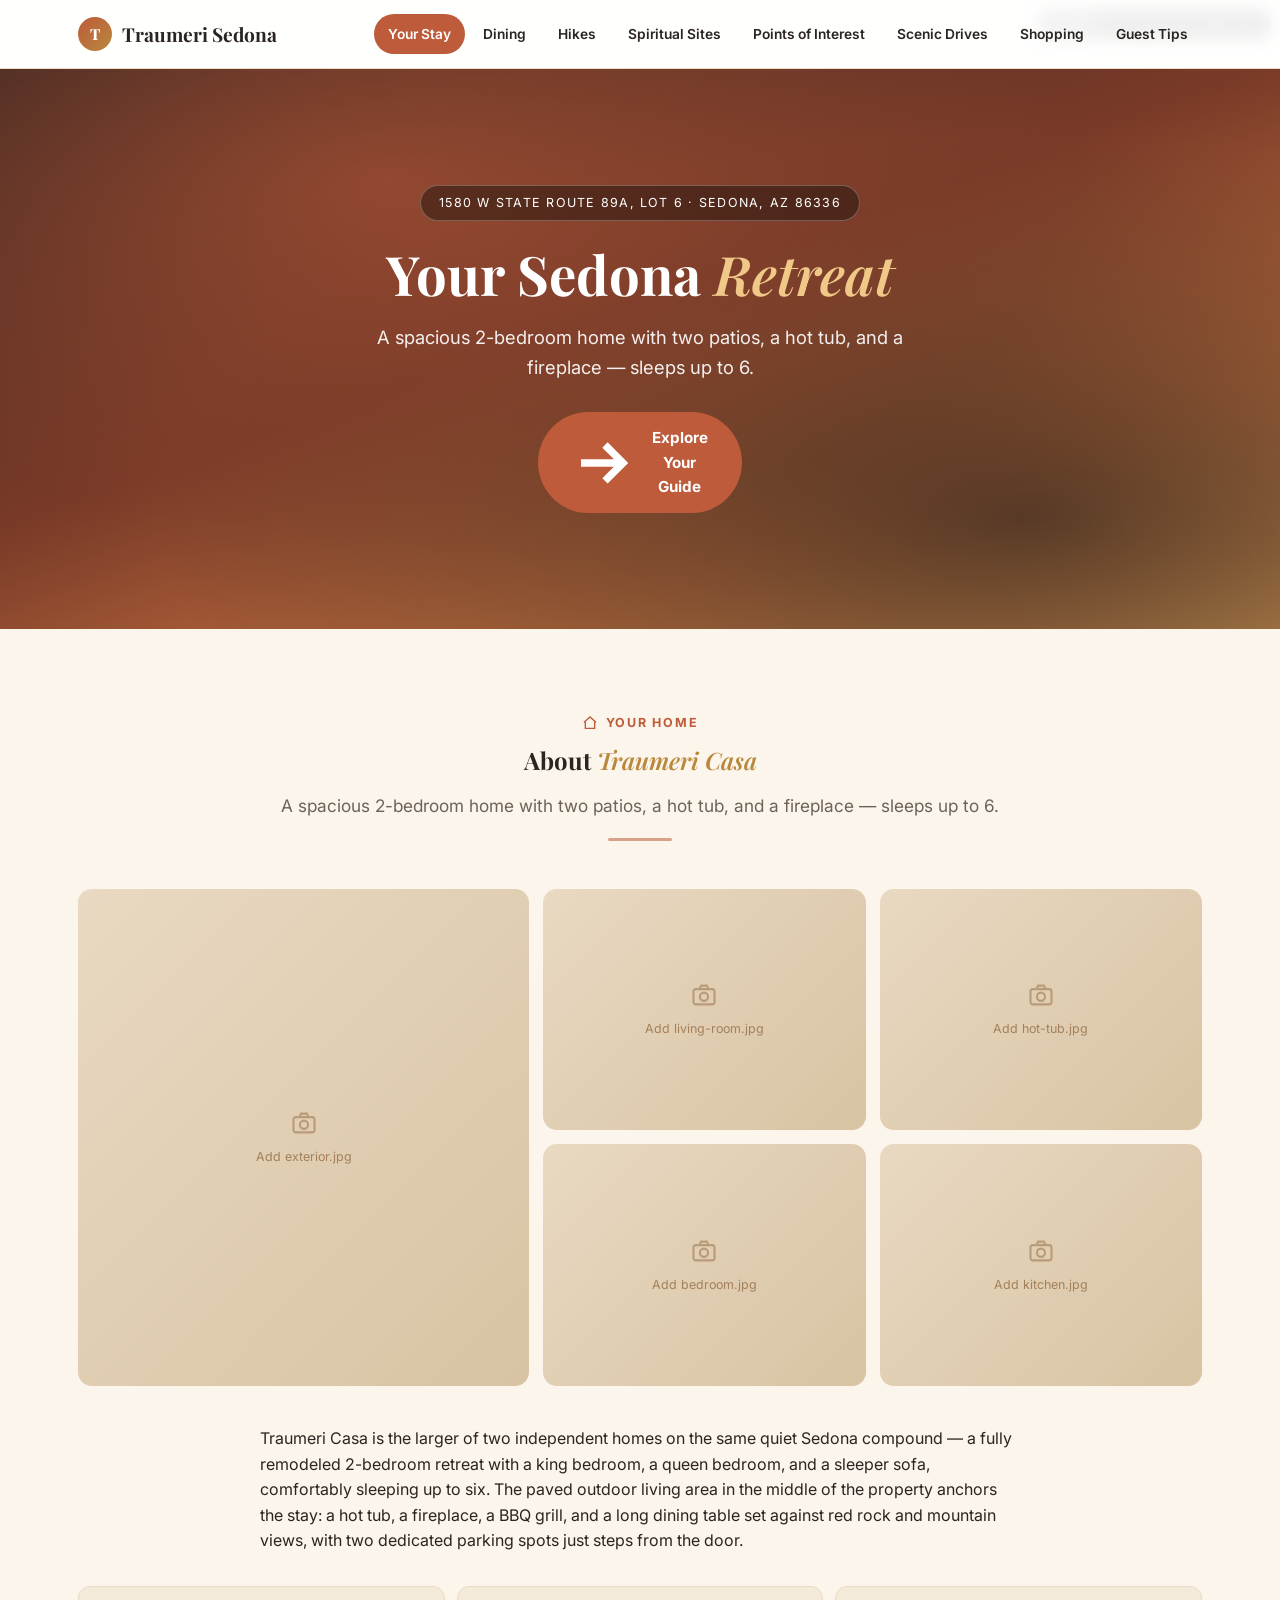
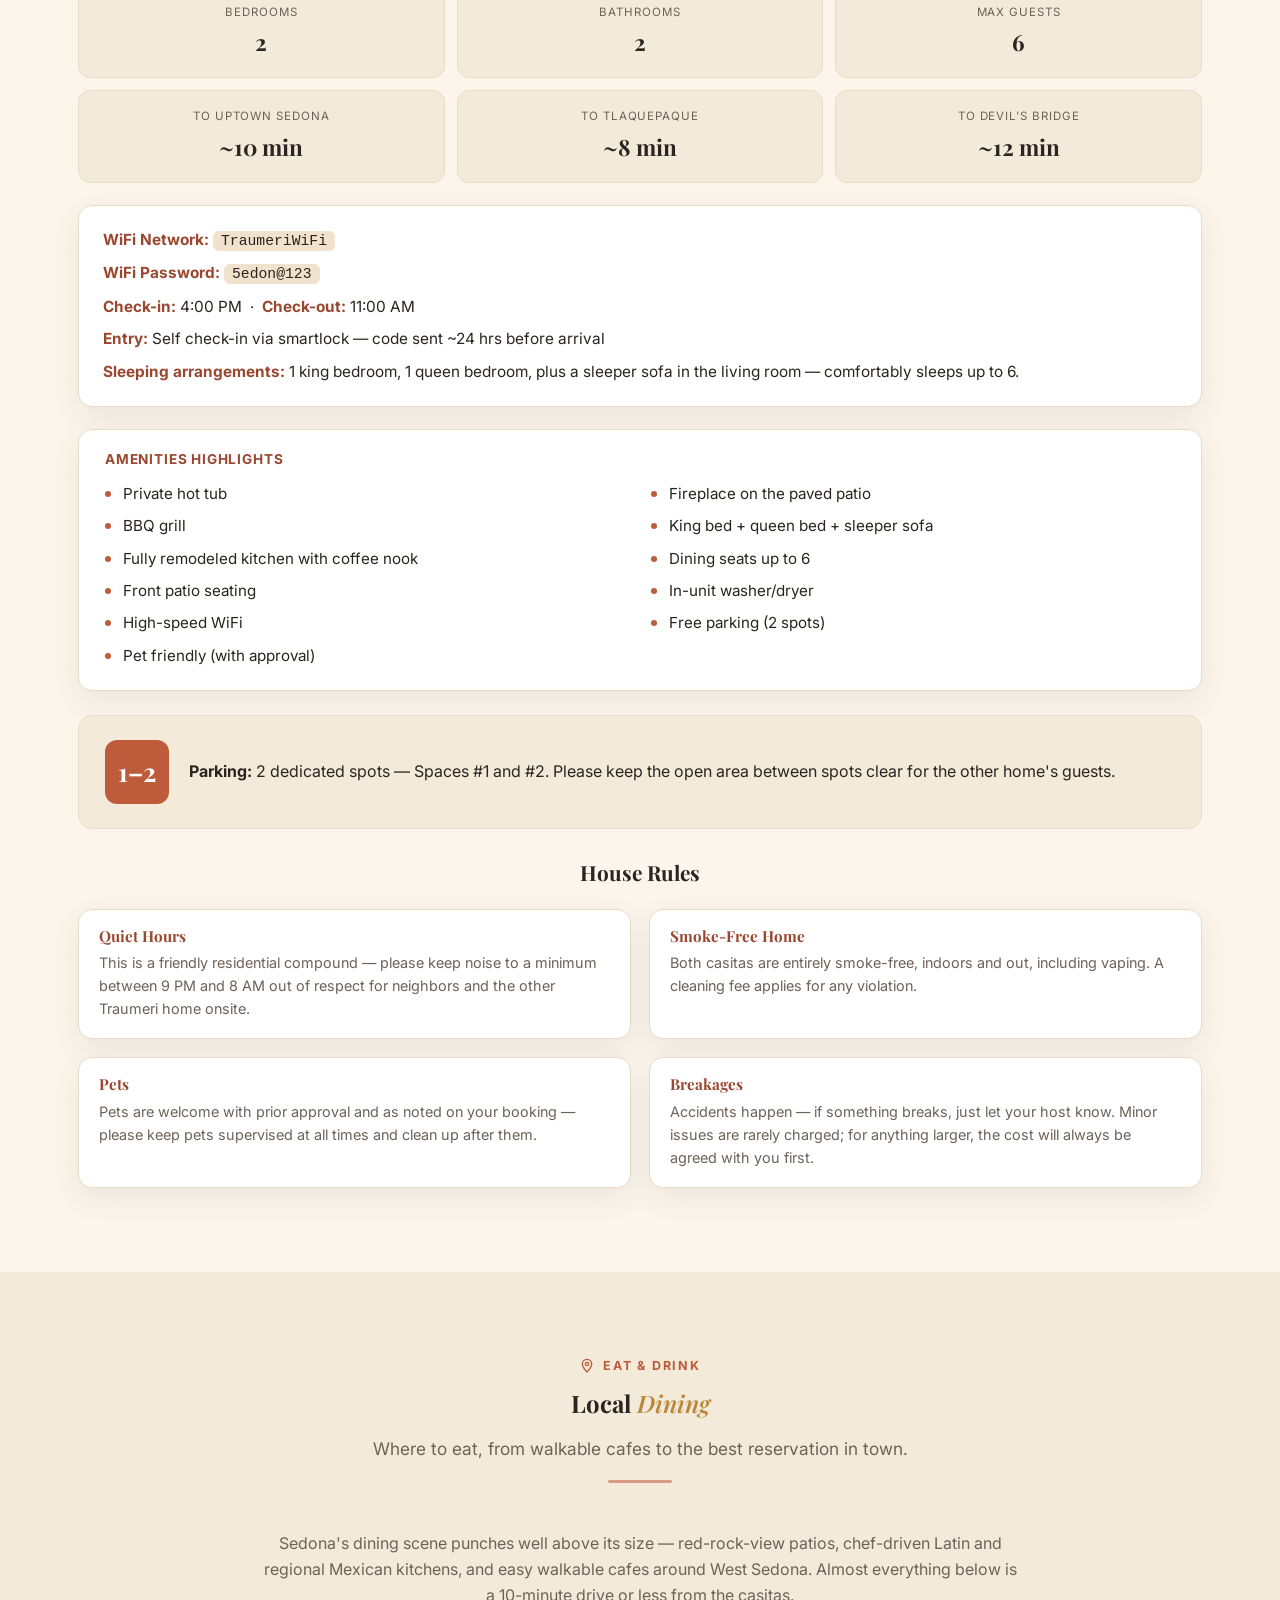
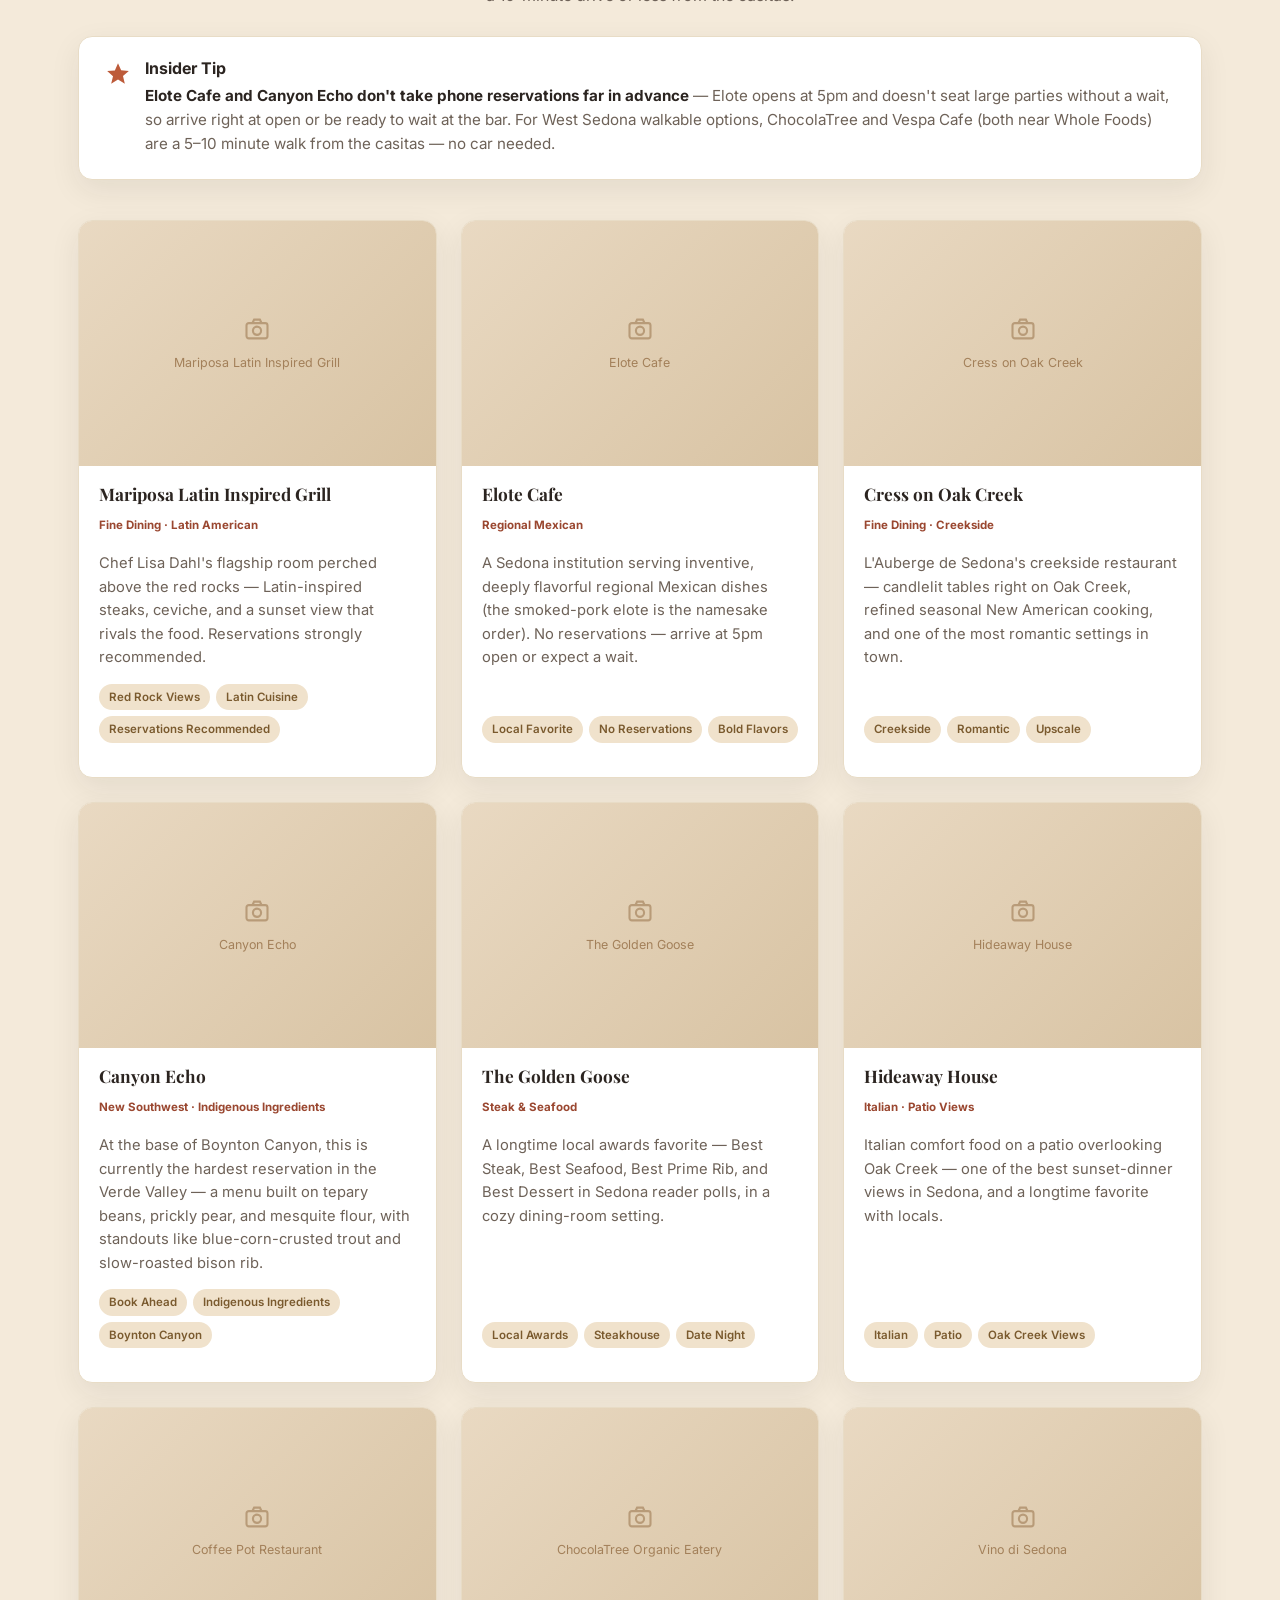
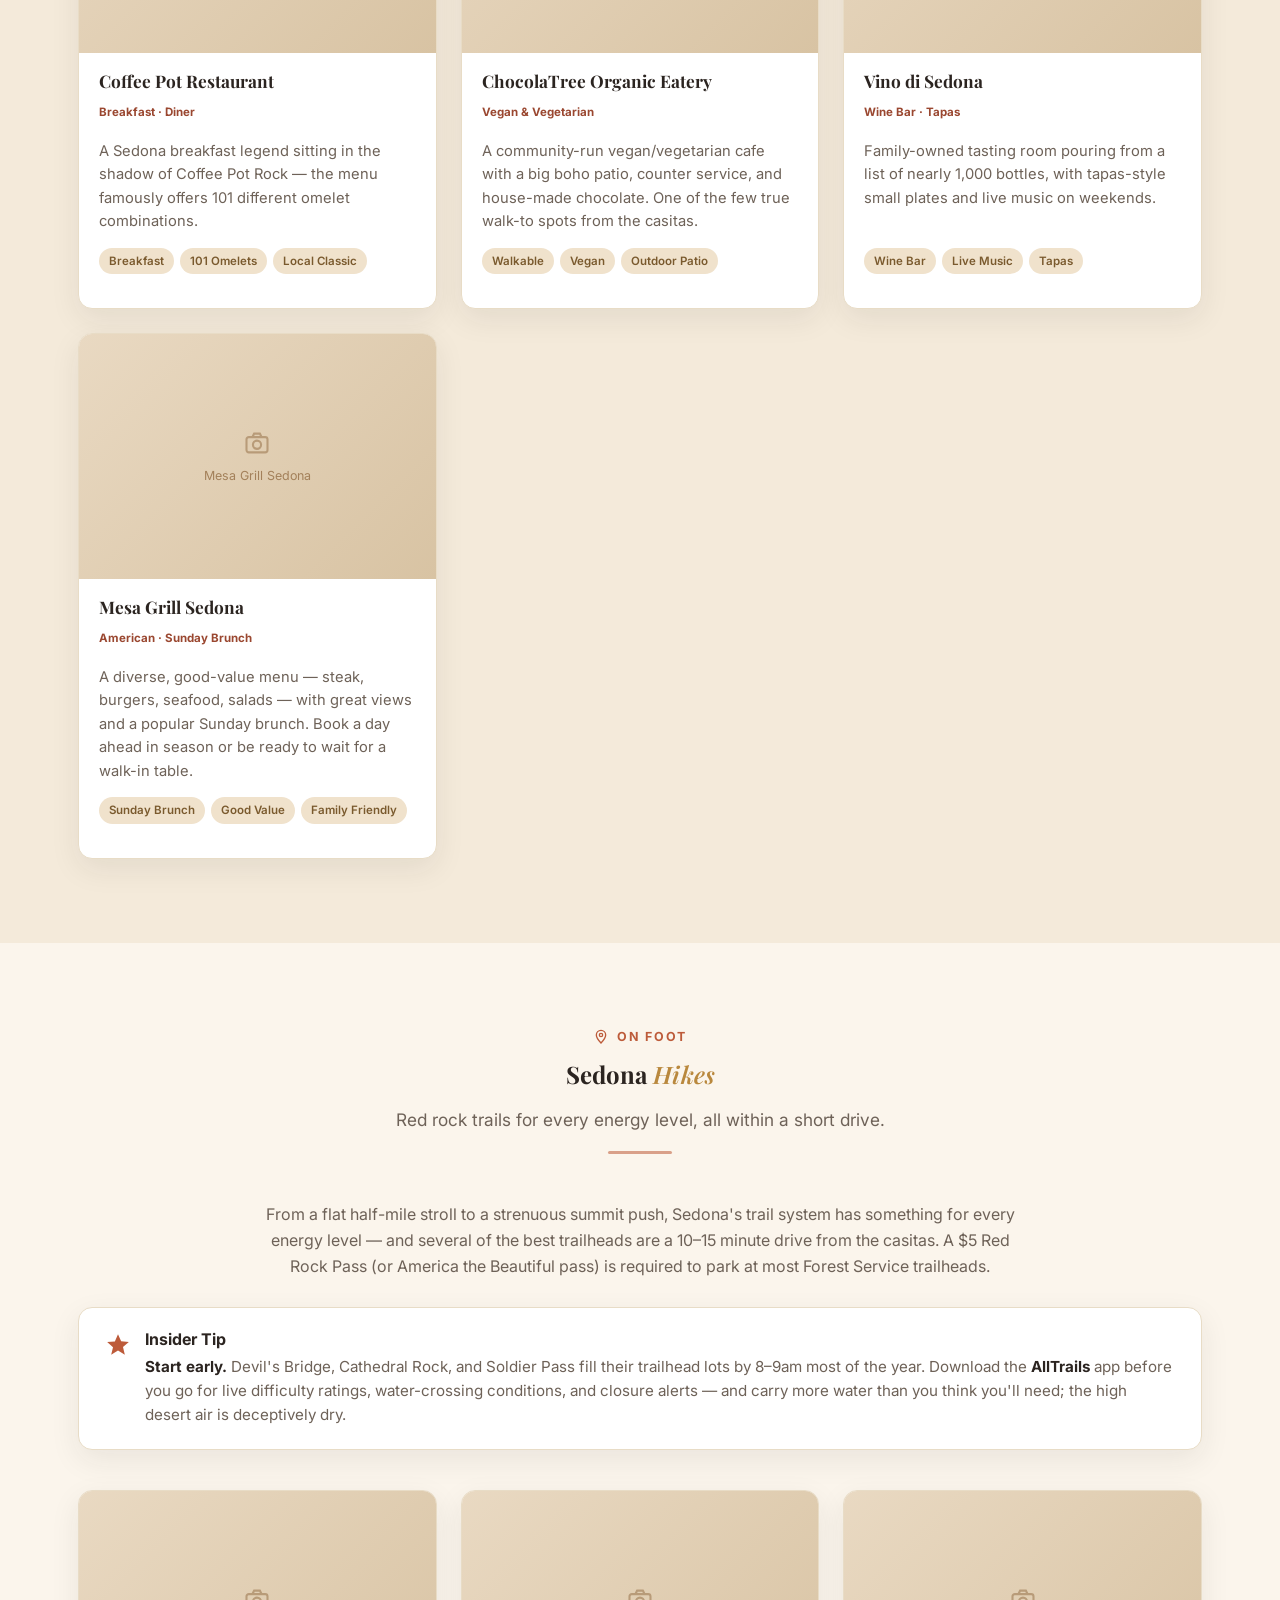
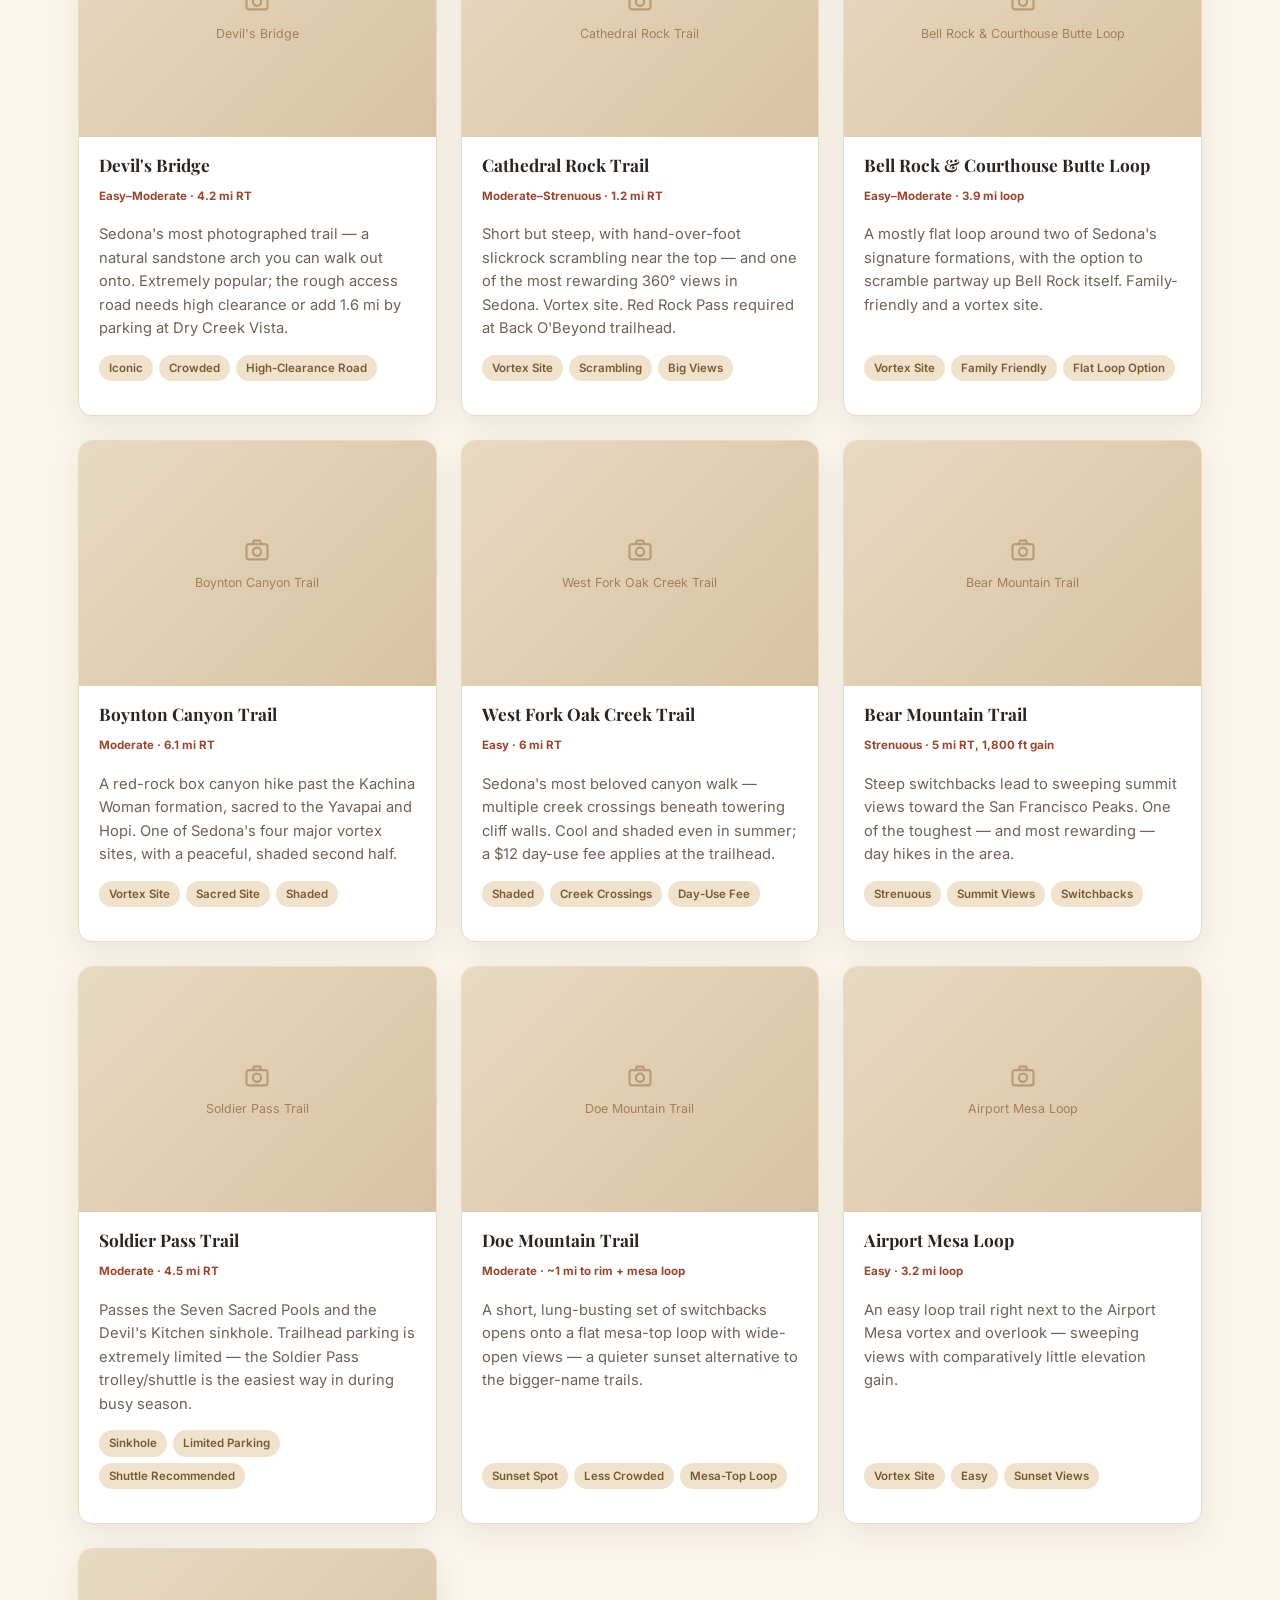
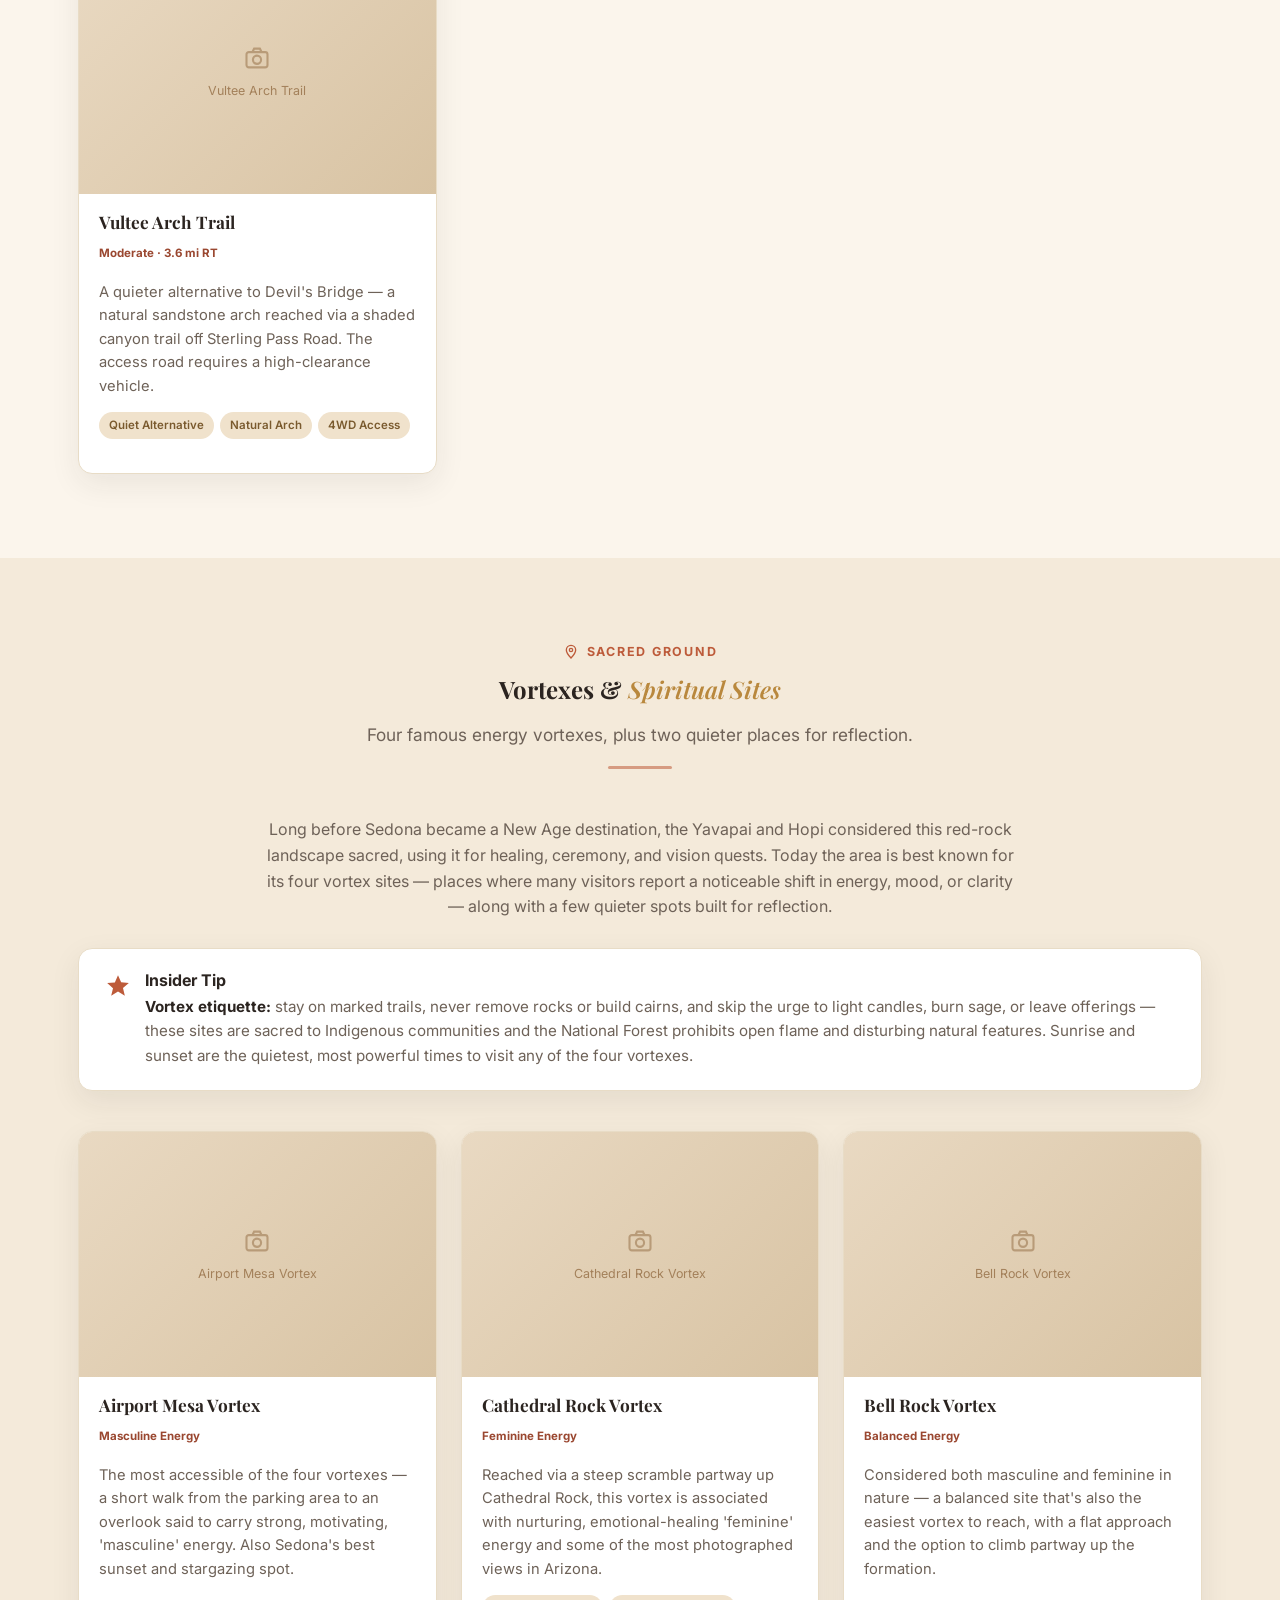
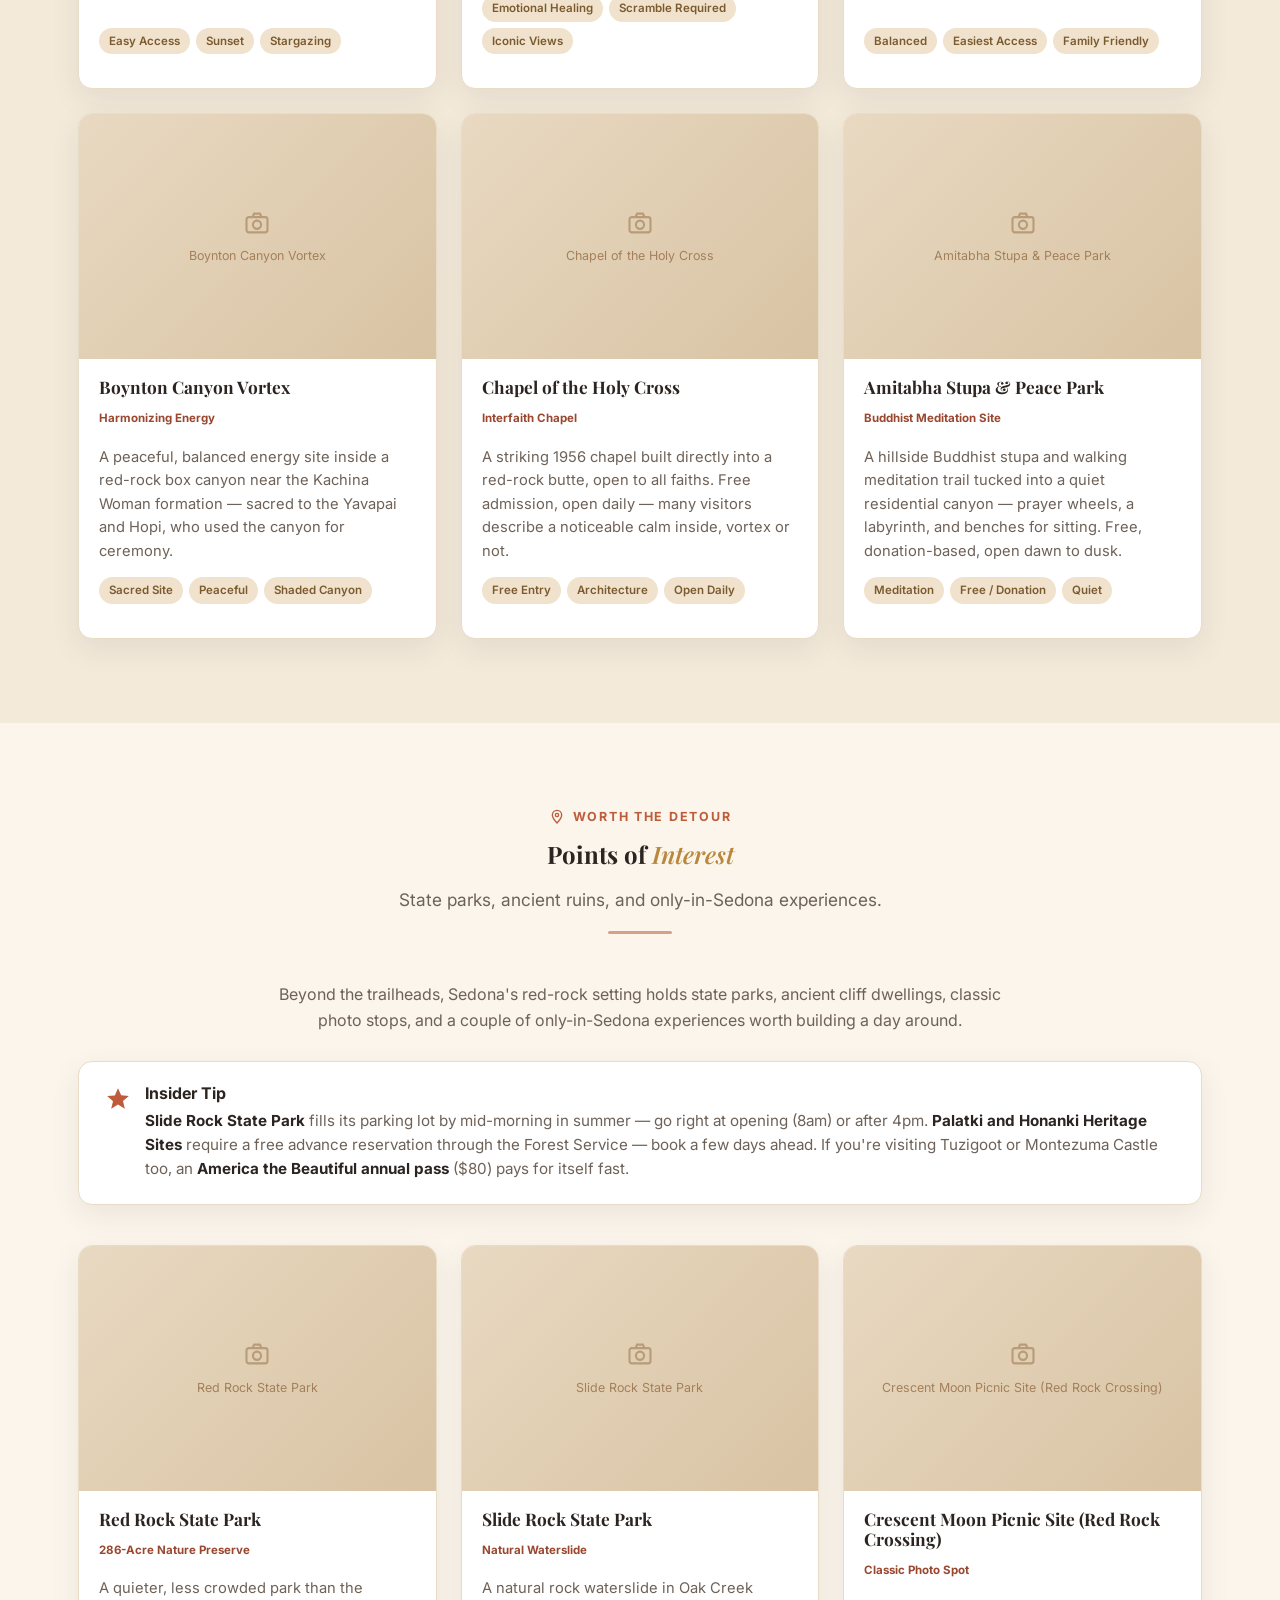
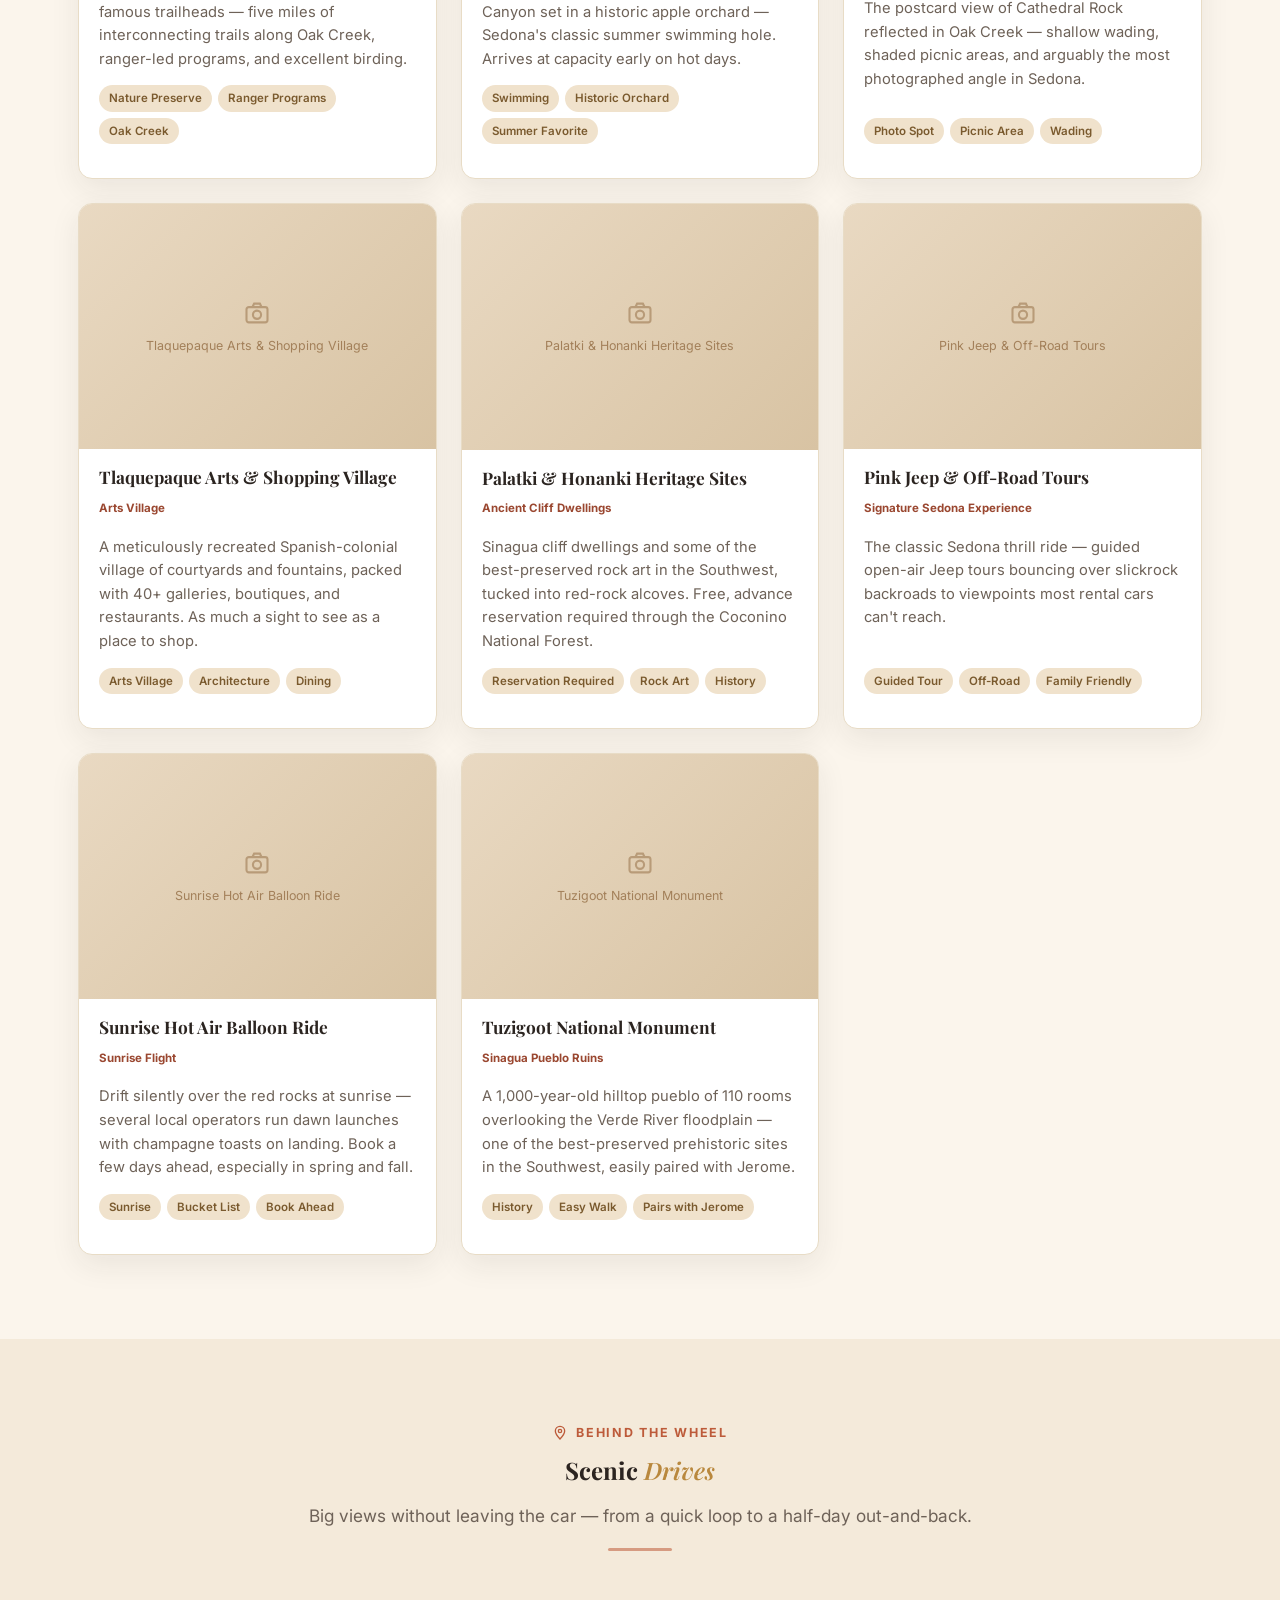
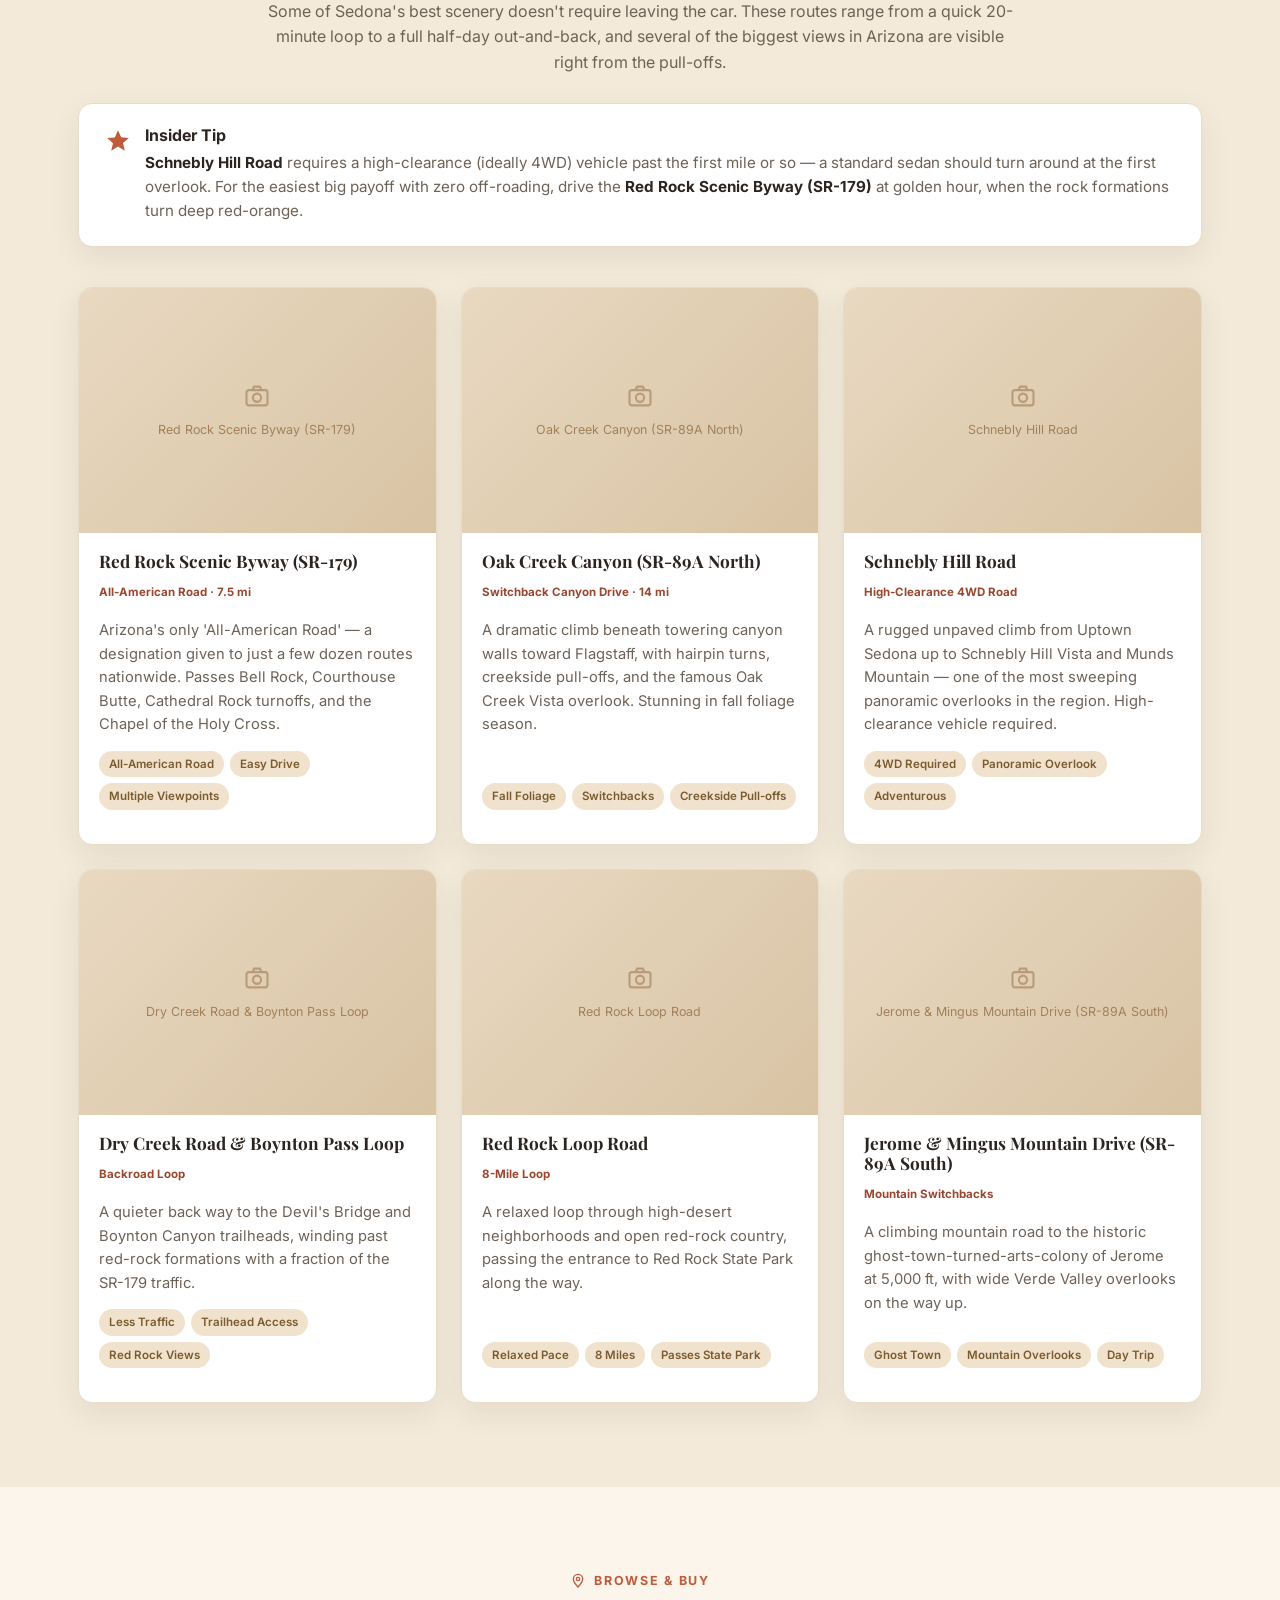
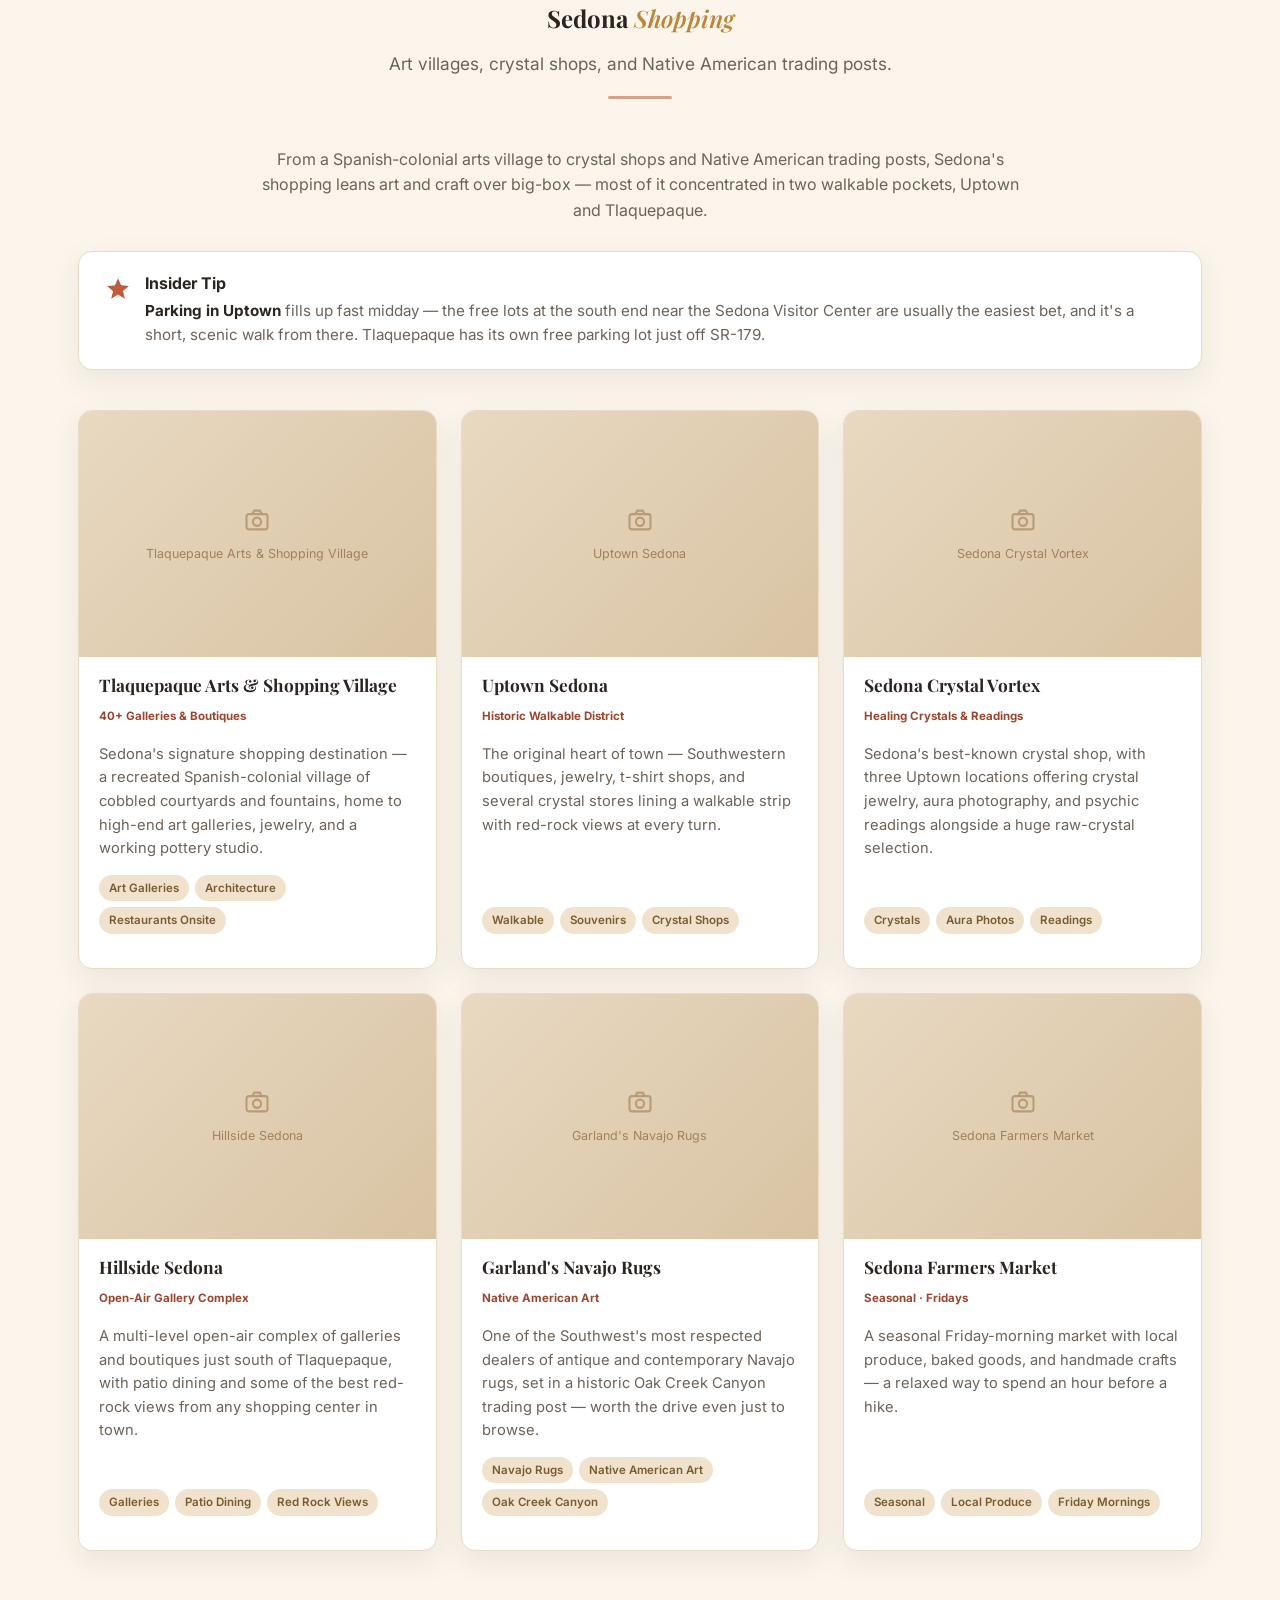
==== casa/index.html @ bc02f0c2 "Add Traumeri Casa guide page" ====
<!DOCTYPE html>
<html lang="en">
<head>
<meta charset="UTF-8">
<meta name="viewport" content="width=device-width, initial-scale=1.0">
<title>Traumeri Casa Guest Guide | Sedona, AZ</title>
<meta name="description" content="Guest guide for Traumeri Casa in Sedona, Arizona — house info, dining, hikes, spiritual sites, points of interest, scenic drives, and shopping.">
<link rel="preconnect" href="https://fonts.googleapis.com">
<link href="https://fonts.googleapis.com/css2?family=Inter:wght@400;500;600;700&family=Playfair+Display:ital,wght@0,700;1,600&display=swap" rel="stylesheet">
<link rel="stylesheet" href="../assets/css/style.css">
</head>
<body>
<header class="nav">
    <div class="wrap">
      <a class="brand" href="../index.html"><span class="brand-mark">T</span>Traumeri Sedona</a>
      <nav class="navlinks">
        <a class="home-link" href="#stay">Your Stay</a>
        <a href="#dining">Dining</a><a href="#hikes">Hikes</a><a href="#spiritual">Spiritual Sites</a><a href="#poi">Points of Interest</a><a href="#drives">Scenic Drives</a><a href="#shopping">Shopping</a><a href="#tips">Guest Tips</a>
      </nav>
    </div>
  </header>
<section class="hero">
    <div class="hero-inner">
      <div class="hero-badge">1580 W State Route 89A, Lot 6 · Sedona, AZ 86336</div>
      <h1>Your Sedona <span class="italic-accent">Retreat</span></h1>
      <p class="lede">A spacious 2-bedroom home with two patios, a hot tub, and a fireplace — sleeps up to 6.</p>
      <a class="btn" href="#stay"><svg viewBox="0 0 24 24" fill="none" stroke="currentColor" stroke-width="2.5"><path d="M5 12h14M13 6l6 6-6 6"/></svg>Explore Your Guide</a>
    </div>
  </section>
<section id="stay" class="section">
    <div class="wrap">
      <div class="section-head">
        <div class="section-kicker"><svg viewBox="0 0 24 24" fill="none" stroke="currentColor" stroke-width="2"><path d="M3 11l9-8 9 8"/><path d="M5 10v10h14V10"/></svg>Your Home</div>
        <h2>About <span class="italic-accent">Traumeri Casa</span></h2>
        <p>A spacious 2-bedroom home with two patios, a hot tub, and a fireplace — sleeps up to 6.</p>
        <div class="divider"></div>
      </div>
      <div class="photo-grid"><div class="ph">
      <div class="ph-fallback"><svg viewBox="0 0 24 24" fill="none" stroke="currentColor" stroke-width="1.8"><rect x="3" y="7" width="18" height="13" rx="2"/><path d="M8 7l1.5-3h5L16 7"/><circle cx="12" cy="13.5" r="3.5"/></svg><div>Add exterior.jpg</div></div>
      <img src="../assets/img/casa/exterior.jpg" alt="Traumeri Casa exterior" loading="lazy">
    </div><div class="ph">
      <div class="ph-fallback"><svg viewBox="0 0 24 24" fill="none" stroke="currentColor" stroke-width="1.8"><rect x="3" y="7" width="18" height="13" rx="2"/><path d="M8 7l1.5-3h5L16 7"/><circle cx="12" cy="13.5" r="3.5"/></svg><div>Add living-room.jpg</div></div>
      <img src="../assets/img/casa/living-room.jpg" alt="Traumeri Casa living room" loading="lazy">
    </div><div class="ph">
      <div class="ph-fallback"><svg viewBox="0 0 24 24" fill="none" stroke="currentColor" stroke-width="1.8"><rect x="3" y="7" width="18" height="13" rx="2"/><path d="M8 7l1.5-3h5L16 7"/><circle cx="12" cy="13.5" r="3.5"/></svg><div>Add hot-tub.jpg</div></div>
      <img src="../assets/img/casa/hot-tub.jpg" alt="Traumeri Casa hot tub" loading="lazy">
    </div><div class="ph">
      <div class="ph-fallback"><svg viewBox="0 0 24 24" fill="none" stroke="currentColor" stroke-width="1.8"><rect x="3" y="7" width="18" height="13" rx="2"/><path d="M8 7l1.5-3h5L16 7"/><circle cx="12" cy="13.5" r="3.5"/></svg><div>Add bedroom.jpg</div></div>
      <img src="../assets/img/casa/bedroom.jpg" alt="Traumeri Casa bedroom" loading="lazy">
    </div><div class="ph">
      <div class="ph-fallback"><svg viewBox="0 0 24 24" fill="none" stroke="currentColor" stroke-width="1.8"><rect x="3" y="7" width="18" height="13" rx="2"/><path d="M8 7l1.5-3h5L16 7"/><circle cx="12" cy="13.5" r="3.5"/></svg><div>Add kitchen.jpg</div></div>
      <img src="../assets/img/casa/kitchen.jpg" alt="Traumeri Casa kitchen" loading="lazy">
    </div></div>
      <p style="max-width:760px;margin:0 auto 32px;color:var(--ink);">Traumeri Casa is the larger of two independent homes on the same quiet Sedona compound — a fully remodeled 2-bedroom retreat with a king bedroom, a queen bedroom, and a sleeper sofa, comfortably sleeping up to six. The paved outdoor living area in the middle of the property anchors the stay: a hot tub, a fireplace, a BBQ grill, and a long dining table set against red rock and mountain views, with two dedicated parking spots just steps from the door.</p>
      <div class="stat-grid"><div class="stat-box"><div class="label">Bedrooms</div><div class="value">2</div></div><div class="stat-box"><div class="label">Bathrooms</div><div class="value">2</div></div><div class="stat-box"><div class="label">Max Guests</div><div class="value">6</div></div><div class="stat-box"><div class="label">To Uptown Sedona</div><div class="value">~10 min</div></div><div class="stat-box"><div class="label">To Tlaquepaque</div><div class="value">~8 min</div></div><div class="stat-box"><div class="label">To Devil's Bridge</div><div class="value">~12 min</div></div></div>
      <div class="info-card">
        <div class="row"><b>WiFi Network:</b> <code>TraumeriWiFi</code></div>
        <div class="row"><b>WiFi Password:</b> <code>5edon@123</code></div>
        <div class="row"><b>Check-in:</b> 4:00 PM &nbsp;·&nbsp; <b>Check-out:</b> 11:00 AM</div>
        <div class="row"><b>Entry:</b> Self check-in via smartlock — code sent ~24 hrs before arrival</div>
        <div class="row"><b>Sleeping arrangements:</b> 1 king bedroom, 1 queen bedroom, plus a sleeper sofa in the living room — comfortably sleeps up to 6.</div>
      </div>
      <div class="amenities-box" style="margin-bottom:24px;">
        <h4>Amenities Highlights</h4>
        <ul class="amenities-list"><li>Private hot tub</li><li>Fireplace on the paved patio</li><li>BBQ grill</li><li>King bed + queen bed + sleeper sofa</li><li>Fully remodeled kitchen with coffee nook</li><li>Dining seats up to 6</li><li>Front patio seating</li><li>In-unit washer/dryer</li><li>High-speed WiFi</li><li>Free parking (2 spots)</li><li>Pet friendly (with approval)</li></ul>
      </div>
      <div class="parking-box" style="margin-bottom:32px;">
        <div class="parking-spot">1–2</div>
        <p><b>Parking:</b> 2 dedicated spots — Spaces #1 and #2. Please keep the open area between spots clear for the other home's guests.</p>
      </div>
      <div class="section-head" style="margin-bottom:24px;">
        <h3 style="font-size:1.3rem;">House Rules</h3>
      </div>
      <div class="rules-grid"><div class="rule-card"><h4>Quiet Hours</h4><p>This is a friendly residential compound — please keep noise to a minimum between 9 PM and 8 AM out of respect for neighbors and the other Traumeri home onsite.</p></div><div class="rule-card"><h4>Smoke-Free Home</h4><p>Both casitas are entirely smoke-free, indoors and out, including vaping. A cleaning fee applies for any violation.</p></div><div class="rule-card"><h4>Pets</h4><p>Pets are welcome with prior approval and as noted on your booking — please keep pets supervised at all times and clean up after them.</p></div><div class="rule-card"><h4>Breakages</h4><p>Accidents happen — if something breaks, just let your host know. Minor issues are rarely charged; for anything larger, the cost will always be agreed with you first.</p></div></div>
    </div>
  </section>
<section id="dining" class="section alt">
    <div class="wrap">
      <div class="section-head">
        <div class="section-kicker"><svg viewBox="0 0 24 24" fill="none" stroke="currentColor" stroke-width="2"><path d="M12 21s-7-7.2-7-12a7 7 0 1 1 14 0c0 4.8-7 12-7 12z"/><circle cx="12" cy="9" r="2.5"/></svg>Eat &amp; Drink</div>
        <h2>Local <span class="italic-accent">Dining</span></h2>
        <p>Where to eat, from walkable cafes to the best reservation in town.</p>
        <div class="divider"></div>
      </div>
      <p style="max-width:760px;margin:0 auto 28px;color:var(--muted);text-align:center;">Sedona's dining scene punches well above its size — red-rock-view patios, chef-driven Latin and regional Mexican kitchens, and easy walkable cafes around West Sedona. Almost everything below is a 10-minute drive or less from the casitas.</p>
      <div class="tip-box">
        <div class="star"><svg viewBox="0 0 24 24" fill="currentColor"><path d="M12 2l2.9 6.6 7.1.6-5.4 4.7 1.7 7-6.3-3.8L5.7 21l1.7-7-5.4-4.7 7.1-.6z"/></svg></div>
        <div><h4>Insider Tip</h4><p><b>Elote Cafe and Canyon Echo don't take phone reservations far in advance</b> — Elote opens at 5pm and doesn't seat large parties without a wait, so arrive right at open or be ready to wait at the bar. For West Sedona walkable options, ChocolaTree and Vespa Cafe (both near Whole Foods) are a 5–10 minute walk from the casitas — no car needed.</p></div>
      </div>
      <div class="card-grid"><div class="card">
        <div class="ph" style="border-radius:0;aspect-ratio:16/11;">
          <div class="ph-fallback"><svg viewBox="0 0 24 24" fill="none" stroke="currentColor" stroke-width="1.8"><rect x="3" y="7" width="18" height="13" rx="2"/><path d="M8 7l1.5-3h5L16 7"/><circle cx="12" cy="13.5" r="3.5"/></svg><div>Mariposa Latin Inspired Grill</div></div>
          <img src="../assets/img/sedona/dining/mariposa-latin-inspired-grill.jpg" alt="Mariposa Latin Inspired Grill" loading="lazy">
        </div>
        <div class="badge"><svg viewBox="0 0 24 24" fill="none" stroke="currentColor" stroke-width="2"><path d="M12 21s-7-7.2-7-12a7 7 0 1 1 14 0c0 4.8-7 12-7 12z"/><circle cx="12" cy="9" r="2.5"/></svg><span>~5 min drive</span></div>
        <div class="card-body">
          <h3>Mariposa Latin Inspired Grill</h3>
          <div class="tags"><span class="tag" style="background:transparent;color:var(--accent-dark);padding-left:0;font-weight:700;">Fine Dining · Latin American</span></div>
          <p>Chef Lisa Dahl's flagship room perched above the red rocks — Latin-inspired steaks, ceviche, and a sunset view that rivals the food. Reservations strongly recommended.</p>
          <div class="tags"><span class="tag">Red Rock Views</span><span class="tag">Latin Cuisine</span><span class="tag">Reservations Recommended</span></div>
        </div>
      </div><div class="card">
        <div class="ph" style="border-radius:0;aspect-ratio:16/11;">
          <div class="ph-fallback"><svg viewBox="0 0 24 24" fill="none" stroke="currentColor" stroke-width="1.8"><rect x="3" y="7" width="18" height="13" rx="2"/><path d="M8 7l1.5-3h5L16 7"/><circle cx="12" cy="13.5" r="3.5"/></svg><div>Elote Cafe</div></div>
          <img src="../assets/img/sedona/dining/elote-cafe.jpg" alt="Elote Cafe" loading="lazy">
        </div>
        <div class="badge"><svg viewBox="0 0 24 24" fill="none" stroke="currentColor" stroke-width="2"><path d="M12 21s-7-7.2-7-12a7 7 0 1 1 14 0c0 4.8-7 12-7 12z"/><circle cx="12" cy="9" r="2.5"/></svg><span>~5 min drive</span></div>
        <div class="card-body">
          <h3>Elote Cafe</h3>
          <div class="tags"><span class="tag" style="background:transparent;color:var(--accent-dark);padding-left:0;font-weight:700;">Regional Mexican</span></div>
          <p>A Sedona institution serving inventive, deeply flavorful regional Mexican dishes (the smoked-pork elote is the namesake order). No reservations — arrive at 5pm open or expect a wait.</p>
          <div class="tags"><span class="tag">Local Favorite</span><span class="tag">No Reservations</span><span class="tag">Bold Flavors</span></div>
        </div>
      </div><div class="card">
        <div class="ph" style="border-radius:0;aspect-ratio:16/11;">
          <div class="ph-fallback"><svg viewBox="0 0 24 24" fill="none" stroke="currentColor" stroke-width="1.8"><rect x="3" y="7" width="18" height="13" rx="2"/><path d="M8 7l1.5-3h5L16 7"/><circle cx="12" cy="13.5" r="3.5"/></svg><div>Cress on Oak Creek</div></div>
          <img src="../assets/img/sedona/dining/cress-on-oak-creek.jpg" alt="Cress on Oak Creek" loading="lazy">
        </div>
        <div class="badge"><svg viewBox="0 0 24 24" fill="none" stroke="currentColor" stroke-width="2"><path d="M12 21s-7-7.2-7-12a7 7 0 1 1 14 0c0 4.8-7 12-7 12z"/><circle cx="12" cy="9" r="2.5"/></svg><span>~10 min drive</span></div>
        <div class="card-body">
          <h3>Cress on Oak Creek</h3>
          <div class="tags"><span class="tag" style="background:transparent;color:var(--accent-dark);padding-left:0;font-weight:700;">Fine Dining · Creekside</span></div>
          <p>L'Auberge de Sedona's creekside restaurant — candlelit tables right on Oak Creek, refined seasonal New American cooking, and one of the most romantic settings in town.</p>
          <div class="tags"><span class="tag">Creekside</span><span class="tag">Romantic</span><span class="tag">Upscale</span></div>
        </div>
      </div><div class="card">
        <div class="ph" style="border-radius:0;aspect-ratio:16/11;">
          <div class="ph-fallback"><svg viewBox="0 0 24 24" fill="none" stroke="currentColor" stroke-width="1.8"><rect x="3" y="7" width="18" height="13" rx="2"/><path d="M8 7l1.5-3h5L16 7"/><circle cx="12" cy="13.5" r="3.5"/></svg><div>Canyon Echo</div></div>
          <img src="../assets/img/sedona/dining/canyon-echo.jpg" alt="Canyon Echo" loading="lazy">
        </div>
        <div class="badge"><svg viewBox="0 0 24 24" fill="none" stroke="currentColor" stroke-width="2"><path d="M12 21s-7-7.2-7-12a7 7 0 1 1 14 0c0 4.8-7 12-7 12z"/><circle cx="12" cy="9" r="2.5"/></svg><span>~12 min drive</span></div>
        <div class="card-body">
          <h3>Canyon Echo</h3>
          <div class="tags"><span class="tag" style="background:transparent;color:var(--accent-dark);padding-left:0;font-weight:700;">New Southwest · Indigenous Ingredients</span></div>
          <p>At the base of Boynton Canyon, this is currently the hardest reservation in the Verde Valley — a menu built on tepary beans, prickly pear, and mesquite flour, with standouts like blue-corn-crusted trout and slow-roasted bison rib.</p>
          <div class="tags"><span class="tag">Book Ahead</span><span class="tag">Indigenous Ingredients</span><span class="tag">Boynton Canyon</span></div>
        </div>
      </div><div class="card">
        <div class="ph" style="border-radius:0;aspect-ratio:16/11;">
          <div class="ph-fallback"><svg viewBox="0 0 24 24" fill="none" stroke="currentColor" stroke-width="1.8"><rect x="3" y="7" width="18" height="13" rx="2"/><path d="M8 7l1.5-3h5L16 7"/><circle cx="12" cy="13.5" r="3.5"/></svg><div>The Golden Goose</div></div>
          <img src="../assets/img/sedona/dining/the-golden-goose.jpg" alt="The Golden Goose" loading="lazy">
        </div>
        <div class="badge"><svg viewBox="0 0 24 24" fill="none" stroke="currentColor" stroke-width="2"><path d="M12 21s-7-7.2-7-12a7 7 0 1 1 14 0c0 4.8-7 12-7 12z"/><circle cx="12" cy="9" r="2.5"/></svg><span>~8 min drive</span></div>
        <div class="card-body">
          <h3>The Golden Goose</h3>
          <div class="tags"><span class="tag" style="background:transparent;color:var(--accent-dark);padding-left:0;font-weight:700;">Steak & Seafood</span></div>
          <p>A longtime local awards favorite — Best Steak, Best Seafood, Best Prime Rib, and Best Dessert in Sedona reader polls, in a cozy dining-room setting.</p>
          <div class="tags"><span class="tag">Local Awards</span><span class="tag">Steakhouse</span><span class="tag">Date Night</span></div>
        </div>
      </div><div class="card">
        <div class="ph" style="border-radius:0;aspect-ratio:16/11;">
          <div class="ph-fallback"><svg viewBox="0 0 24 24" fill="none" stroke="currentColor" stroke-width="1.8"><rect x="3" y="7" width="18" height="13" rx="2"/><path d="M8 7l1.5-3h5L16 7"/><circle cx="12" cy="13.5" r="3.5"/></svg><div>Hideaway House</div></div>
          <img src="../assets/img/sedona/dining/hideaway-house.jpg" alt="Hideaway House" loading="lazy">
        </div>
        <div class="badge"><svg viewBox="0 0 24 24" fill="none" stroke="currentColor" stroke-width="2"><path d="M12 21s-7-7.2-7-12a7 7 0 1 1 14 0c0 4.8-7 12-7 12z"/><circle cx="12" cy="9" r="2.5"/></svg><span>~9 min drive</span></div>
        <div class="card-body">
          <h3>Hideaway House</h3>
          <div class="tags"><span class="tag" style="background:transparent;color:var(--accent-dark);padding-left:0;font-weight:700;">Italian · Patio Views</span></div>
          <p>Italian comfort food on a patio overlooking Oak Creek — one of the best sunset-dinner views in Sedona, and a longtime favorite with locals.</p>
          <div class="tags"><span class="tag">Italian</span><span class="tag">Patio</span><span class="tag">Oak Creek Views</span></div>
        </div>
      </div><div class="card">
        <div class="ph" style="border-radius:0;aspect-ratio:16/11;">
          <div class="ph-fallback"><svg viewBox="0 0 24 24" fill="none" stroke="currentColor" stroke-width="1.8"><rect x="3" y="7" width="18" height="13" rx="2"/><path d="M8 7l1.5-3h5L16 7"/><circle cx="12" cy="13.5" r="3.5"/></svg><div>Coffee Pot Restaurant</div></div>
          <img src="../assets/img/sedona/dining/coffee-pot-restaurant.jpg" alt="Coffee Pot Restaurant" loading="lazy">
        </div>
        <div class="badge"><svg viewBox="0 0 24 24" fill="none" stroke="currentColor" stroke-width="2"><path d="M12 21s-7-7.2-7-12a7 7 0 1 1 14 0c0 4.8-7 12-7 12z"/><circle cx="12" cy="9" r="2.5"/></svg><span>~6 min drive</span></div>
        <div class="card-body">
          <h3>Coffee Pot Restaurant</h3>
          <div class="tags"><span class="tag" style="background:transparent;color:var(--accent-dark);padding-left:0;font-weight:700;">Breakfast · Diner</span></div>
          <p>A Sedona breakfast legend sitting in the shadow of Coffee Pot Rock — the menu famously offers 101 different omelet combinations.</p>
          <div class="tags"><span class="tag">Breakfast</span><span class="tag">101 Omelets</span><span class="tag">Local Classic</span></div>
        </div>
      </div><div class="card">
        <div class="ph" style="border-radius:0;aspect-ratio:16/11;">
          <div class="ph-fallback"><svg viewBox="0 0 24 24" fill="none" stroke="currentColor" stroke-width="1.8"><rect x="3" y="7" width="18" height="13" rx="2"/><path d="M8 7l1.5-3h5L16 7"/><circle cx="12" cy="13.5" r="3.5"/></svg><div>ChocolaTree Organic Eatery</div></div>
          <img src="../assets/img/sedona/dining/chocolatree-organic-eatery.jpg" alt="ChocolaTree Organic Eatery" loading="lazy">
        </div>
        <div class="badge"><svg viewBox="0 0 24 24" fill="none" stroke="currentColor" stroke-width="2"><path d="M12 21s-7-7.2-7-12a7 7 0 1 1 14 0c0 4.8-7 12-7 12z"/><circle cx="12" cy="9" r="2.5"/></svg><span>Walkable</span></div>
        <div class="card-body">
          <h3>ChocolaTree Organic Eatery</h3>
          <div class="tags"><span class="tag" style="background:transparent;color:var(--accent-dark);padding-left:0;font-weight:700;">Vegan & Vegetarian</span></div>
          <p>A community-run vegan/vegetarian cafe with a big boho patio, counter service, and house-made chocolate. One of the few true walk-to spots from the casitas.</p>
          <div class="tags"><span class="tag">Walkable</span><span class="tag">Vegan</span><span class="tag">Outdoor Patio</span></div>
        </div>
      </div><div class="card">
        <div class="ph" style="border-radius:0;aspect-ratio:16/11;">
          <div class="ph-fallback"><svg viewBox="0 0 24 24" fill="none" stroke="currentColor" stroke-width="1.8"><rect x="3" y="7" width="18" height="13" rx="2"/><path d="M8 7l1.5-3h5L16 7"/><circle cx="12" cy="13.5" r="3.5"/></svg><div>Vino di Sedona</div></div>
          <img src="../assets/img/sedona/dining/vino-di-sedona" loading="lazy">
        </div>
        <div class="badge"><svg viewBox="0 0 24 24" fill="none" stroke="currentColor" stroke-width="2"><path d="M12 21s-7-7.2-7-12a7 7 0 1 1 14 0c0 4.8-7 12-7 12z"/><circle cx="12" cy="9" r="2.5"/></svg><span>~7 min drive</span></div>
        <div class="card-body">
          <h3>Vino di Sedona</h3>
          <div class="tags"><span class="tag" style="background:transparent;color:var(--accent-dark);padding-left:0;font-weight:700;">Wine Bar · Tapas</span></div>
          <p>Family-owned tasting room pouring from a list of nearly 1,000 bottles, with tapas-style small plates and live music on weekends.</p>
          <div class="tags"><span class="tag">Wine Bar</span><span class="tag">Live Music</span><span class="tag">Tapas</span></div>
        </div>
      </div><div class="card">
        <div class="ph" style="border-radius:0;aspect-ratio:16/11;">
          <div class="ph-fallback"><svg viewBox="0 0 24 24" fill="none" stroke="currentColor" stroke-width="1.8"><rect x="3" y="7" width="18" height="13" rx="2"/><path d="M8 7l1.5-3h5L16 7"/><circle cx="12" cy="13.5" r="3.5"/></svg><div>Mesa Grill Sedona</div></div>
          <img src="../assets/img/sedona/dining/mesa-grill-sedona.jpg" alt="Mesa Grill Sedona" loading="lazy">
        </div>
        <div class="badge"><svg viewBox="0 0 24 24" fill="none" stroke="currentColor" stroke-width="2"><path d="M12 21s-7-7.2-7-12a7 7 0 1 1 14 0c0 4.8-7 12-7 12z"/><circle cx="12" cy="9" r="2.5"/></svg><span>~5 min drive</span></div>
        <div class="card-body">
          <h3>Mesa Grill Sedona</h3>
          <div class="tags"><span class="tag" style="background:transparent;color:var(--accent-dark);padding-left:0;font-weight:700;">American · Sunday Brunch</span></div>
          <p>A diverse, good-value menu — steak, burgers, seafood, salads — with great views and a popular Sunday brunch. Book a day ahead in season or be ready to wait for a walk-in table.</p>
          <div class="tags"><span class="tag">Sunday Brunch</span><span class="tag">Good Value</span><span class="tag">Family Friendly</span></div>
        </div>
      </div></div>
    </div>
  </section>
<section id="hikes" class="section">
    <div class="wrap">
      <div class="section-head">
        <div class="section-kicker"><svg viewBox="0 0 24 24" fill="none" stroke="currentColor" stroke-width="2"><path d="M12 21s-7-7.2-7-12a7 7 0 1 1 14 0c0 4.8-7 12-7 12z"/><circle cx="12" cy="9" r="2.5"/></svg>On Foot</div>
        <h2>Sedona <span class="italic-accent">Hikes</span></h2>
        <p>Red rock trails for every energy level, all within a short drive.</p>
        <div class="divider"></div>
      </div>
      <p style="max-width:760px;margin:0 auto 28px;color:var(--muted);text-align:center;">From a flat half-mile stroll to a strenuous summit push, Sedona's trail system has something for every energy level — and several of the best trailheads are a 10–15 minute drive from the casitas. A $5 Red Rock Pass (or America the Beautiful pass) is required to park at most Forest Service trailheads.</p>
      <div class="tip-box">
        <div class="star"><svg viewBox="0 0 24 24" fill="currentColor"><path d="M12 2l2.9 6.6 7.1.6-5.4 4.7 1.7 7-6.3-3.8L5.7 21l1.7-7-5.4-4.7 7.1-.6z"/></svg></div>
        <div><h4>Insider Tip</h4><p><b>Start early.</b> Devil's Bridge, Cathedral Rock, and Soldier Pass fill their trailhead lots by 8–9am most of the year. Download the <b>AllTrails</b> app before you go for live difficulty ratings, water-crossing conditions, and closure alerts — and carry more water than you think you'll need; the high desert air is deceptively dry.</p></div>
      </div>
      <div class="card-grid"><div class="card">
        <div class="ph" style="border-radius:0;aspect-ratio:16/11;">
          <div class="ph-fallback"><svg viewBox="0 0 24 24" fill="none" stroke="currentColor" stroke-width="1.8"><rect x="3" y="7" width="18" height="13" rx="2"/><path d="M8 7l1.5-3h5L16 7"/><circle cx="12" cy="13.5" r="3.5"/></svg><div>Devil's Bridge</div></div>
          <img src="../assets/img/sedona/hikes/devils-bridge.jpg" alt="Devil's Bridge" loading="lazy">
        </div>
        <div class="badge"><svg viewBox="0 0 24 24" fill="none" stroke="currentColor" stroke-width="2"><path d="M12 21s-7-7.2-7-12a7 7 0 1 1 14 0c0 4.8-7 12-7 12z"/><circle cx="12" cy="9" r="2.5"/></svg><span>~12 min drive</span></div>
        <div class="card-body">
          <h3>Devil's Bridge</h3>
          <div class="tags"><span class="tag" style="background:transparent;color:var(--accent-dark);padding-left:0;font-weight:700;">Easy–Moderate · 4.2 mi RT</span></div>
          <p>Sedona's most photographed trail — a natural sandstone arch you can walk out onto. Extremely popular; the rough access road needs high clearance or add 1.6 mi by parking at Dry Creek Vista.</p>
          <div class="tags"><span class="tag">Iconic</span><span class="tag">Crowded</span><span class="tag">High-Clearance Road</span></div>
        </div>
      </div><div class="card">
        <div class="ph" style="border-radius:0;aspect-ratio:16/11;">
          <div class="ph-fallback"><svg viewBox="0 0 24 24" fill="none" stroke="currentColor" stroke-width="1.8"><rect x="3" y="7" width="18" height="13" rx="2"/><path d="M8 7l1.5-3h5L16 7"/><circle cx="12" cy="13.5" r="3.5"/></svg><div>Cathedral Rock Trail</div></div>
          <img src="../assets/img/sedona/hikes/cathedral-rock-trail.jpg" alt="Cathedral Rock Trail" loading="lazy">
        </div>
        <div class="badge"><svg viewBox="0 0 24 24" fill="none" stroke="currentColor" stroke-width="2"><path d="M12 21s-7-7.2-7-12a7 7 0 1 1 14 0c0 4.8-7 12-7 12z"/><circle cx="12" cy="9" r="2.5"/></svg><span>~10 min drive</span></div>
        <div class="card-body">
          <h3>Cathedral Rock Trail</h3>
          <div class="tags"><span class="tag" style="background:transparent;color:var(--accent-dark);padding-left:0;font-weight:700;">Moderate–Strenuous · 1.2 mi RT</span></div>
          <p>Short but steep, with hand-over-foot slickrock scrambling near the top — and one of the most rewarding 360° views in Sedona. Vortex site. Red Rock Pass required at Back O'Beyond trailhead.</p>
          <div class="tags"><span class="tag">Vortex Site</span><span class="tag">Scrambling</span><span class="tag">Big Views</span></div>
        </div>
      </div><div class="card">
        <div class="ph" style="border-radius:0;aspect-ratio:16/11;">
          <div class="ph-fallback"><svg viewBox="0 0 24 24" fill="none" stroke="currentColor" stroke-width="1.8"><rect x="3" y="7" width="18" height="13" rx="2"/><path d="M8 7l1.5-3h5L16 7"/><circle cx="12" cy="13.5" r="3.5"/></svg><div>Bell Rock & Courthouse Butte Loop</div></div>
          <img src="../assets/img/sedona/hikes/bell-rock-and-courthouse-butte-loop.jpg" alt="Bell Rock & Courthouse Butte Loop" loading="lazy">
        </div>
        <div class="badge"><svg viewBox="0 0 24 24" fill="none" stroke="currentColor" stroke-width="2"><path d="M12 21s-7-7.2-7-12a7 7 0 1 1 14 0c0 4.8-7 12-7 12z"/><circle cx="12" cy="9" r="2.5"/></svg><span>~15 min drive</span></div>
        <div class="card-body">
          <h3>Bell Rock & Courthouse Butte Loop</h3>
          <div class="tags"><span class="tag" style="background:transparent;color:var(--accent-dark);padding-left:0;font-weight:700;">Easy–Moderate · 3.9 mi loop</span></div>
          <p>A mostly flat loop around two of Sedona's signature formations, with the option to scramble partway up Bell Rock itself. Family-friendly and a vortex site.</p>
          <div class="tags"><span class="tag">Vortex Site</span><span class="tag">Family Friendly</span><span class="tag">Flat Loop Option</span></div>
        </div>
      </div><div class="card">
        <div class="ph" style="border-radius:0;aspect-ratio:16/11;">
          <div class="ph-fallback"><svg viewBox="0 0 24 24" fill="none" stroke="currentColor" stroke-width="1.8"><rect x="3" y="7" width="18" height="13" rx="2"/><path d="M8 7l1.5-3h5L16 7"/><circle cx="12" cy="13.5" r="3.5"/></svg><div>Boynton Canyon Trail</div></div>
          <img src="../assets/img/sedona/hikes/boynton-canyon-trail.jpg" alt="Boynton Canyon Trail" loading="lazy">
        </div>
        <div class="badge"><svg viewBox="0 0 24 24" fill="none" stroke="currentColor" stroke-width="2"><path d="M12 21s-7-7.2-7-12a7 7 0 1 1 14 0c0 4.8-7 12-7 12z"/><circle cx="12" cy="9" r="2.5"/></svg><span>~15 min drive</span></div>
        <div class="card-body">
          <h3>Boynton Canyon Trail</h3>
          <div class="tags"><span class="tag" style="background:transparent;color:var(--accent-dark);padding-left:0;font-weight:700;">Moderate · 6.1 mi RT</span></div>
          <p>A red-rock box canyon hike past the Kachina Woman formation, sacred to the Yavapai and Hopi. One of Sedona's four major vortex sites, with a peaceful, shaded second half.</p>
          <div class="tags"><span class="tag">Vortex Site</span><span class="tag">Sacred Site</span><span class="tag">Shaded</span></div>
        </div>
      </div><div class="card">
        <div class="ph" style="border-radius:0;aspect-ratio:16/11;">
          <div class="ph-fallback"><svg viewBox="0 0 24 24" fill="none" stroke="currentColor" stroke-width="1.8"><rect x="3" y="7" width="18" height="13" rx="2"/><path d="M8 7l1.5-3h5L16 7"/><circle cx="12" cy="13.5" r="3.5"/></svg><div>West Fork Oak Creek Trail</div></div>
          <img src="../assets/img/sedona/hikes/west-fork-oak-creek-trail.jpg" alt="West Fork Oak Creek Trail" loading="lazy">
        </div>
        <div class="badge"><svg viewBox="0 0 24 24" fill="none" stroke="currentColor" stroke-width="2"><path d="M12 21s-7-7.2-7-12a7 7 0 1 1 14 0c0 4.8-7 12-7 12z"/><circle cx="12" cy="9" r="2.5"/></svg><span>~25 min drive</span></div>
        <div class="card-body">
          <h3>West Fork Oak Creek Trail</h3>
          <div class="tags"><span class="tag" style="background:transparent;color:var(--accent-dark);padding-left:0;font-weight:700;">Easy · 6 mi RT</span></div>
          <p>Sedona's most beloved canyon walk — multiple creek crossings beneath towering cliff walls. Cool and shaded even in summer; a $12 day-use fee applies at the trailhead.</p>
          <div class="tags"><span class="tag">Shaded</span><span class="tag">Creek Crossings</span><span class="tag">Day-Use Fee</span></div>
        </div>
      </div><div class="card">
        <div class="ph" style="border-radius:0;aspect-ratio:16/11;">
          <div class="ph-fallback"><svg viewBox="0 0 24 24" fill="none" stroke="currentColor" stroke-width="1.8"><rect x="3" y="7" width="18" height="13" rx="2"/><path d="M8 7l1.5-3h5L16 7"/><circle cx="12" cy="13.5" r="3.5"/></svg><div>Bear Mountain Trail</div></div>
          <img src="../assets/img/sedona/hikes/bear-mountain-trail.jpg" alt="Bear Mountain Trail" loading="lazy">
        </div>
        <div class="badge"><svg viewBox="0 0 24 24" fill="none" stroke="currentColor" stroke-width="2"><path d="M12 21s-7-7.2-7-12a7 7 0 1 1 14 0c0 4.8-7 12-7 12z"/><circle cx="12" cy="9" r="2.5"/></svg><span>~18 min drive</span></div>
        <div class="card-body">
          <h3>Bear Mountain Trail</h3>
          <div class="tags"><span class="tag" style="background:transparent;color:var(--accent-dark);padding-left:0;font-weight:700;">Strenuous · 5 mi RT, 1,800 ft gain</span></div>
          <p>Steep switchbacks lead to sweeping summit views toward the San Francisco Peaks. One of the toughest — and most rewarding — day hikes in the area.</p>
          <div class="tags"><span class="tag">Strenuous</span><span class="tag">Summit Views</span><span class="tag">Switchbacks</span></div>
        </div>
      </div><div class="card">
        <div class="ph" style="border-radius:0;aspect-ratio:16/11;">
          <div class="ph-fallback"><svg viewBox="0 0 24 24" fill="none" stroke="currentColor" stroke-width="1.8"><rect x="3" y="7" width="18" height="13" rx="2"/><path d="M8 7l1.5-3h5L16 7"/><circle cx="12" cy="13.5" r="3.5"/></svg><div>Soldier Pass Trail</div></div>
          <img src="../assets/img/sedona/hikes/soldier-pass-trail.jpg" alt="Soldier Pass Trail" loading="lazy">
        </div>
        <div class="badge"><svg viewBox="0 0 24 24" fill="none" stroke="currentColor" stroke-width="2"><path d="M12 21s-7-7.2-7-12a7 7 0 1 1 14 0c0 4.8-7 12-7 12z"/><circle cx="12" cy="9" r="2.5"/></svg><span>~10 min drive</span></div>
        <div class="card-body">
          <h3>Soldier Pass Trail</h3>
          <div class="tags"><span class="tag" style="background:transparent;color:var(--accent-dark);padding-left:0;font-weight:700;">Moderate · 4.5 mi RT</span></div>
          <p>Passes the Seven Sacred Pools and the Devil's Kitchen sinkhole. Trailhead parking is extremely limited — the Soldier Pass trolley/shuttle is the easiest way in during busy season.</p>
          <div class="tags"><span class="tag">Sinkhole</span><span class="tag">Limited Parking</span><span class="tag">Shuttle Recommended</span></div>
        </div>
      </div><div class="card">
        <div class="ph" style="border-radius:0;aspect-ratio:16/11;">
          <div class="ph-fallback"><svg viewBox="0 0 24 24" fill="none" stroke="currentColor" stroke-width="1.8"><rect x="3" y="7" width="18" height="13" rx="2"/><path d="M8 7l1.5-3h5L16 7"/><circle cx="12" cy="13.5" r="3.5"/></svg><div>Doe Mountain Trail</div></div>
          <img src="../assets/img/sedona/hikes/doe-mountain-trail.jpg" alt="Doe Mountain Trail" loading="lazy">
        </div>
        <div class="badge"><svg viewBox="0 0 24 24" fill="none" stroke="currentColor" stroke-width="2"><path d="M12 21s-7-7.2-7-12a7 7 0 1 1 14 0c0 4.8-7 12-7 12z"/><circle cx="12" cy="9" r="2.5"/></svg><span>~14 min drive</span></div>
        <div class="card-body">
          <h3>Doe Mountain Trail</h3>
          <div class="tags"><span class="tag" style="background:transparent;color:var(--accent-dark);padding-left:0;font-weight:700;">Moderate · ~1 mi to rim + mesa loop</span></div>
          <p>A short, lung-busting set of switchbacks opens onto a flat mesa-top loop with wide-open views — a quieter sunset alternative to the bigger-name trails.</p>
          <div class="tags"><span class="tag">Sunset Spot</span><span class="tag">Less Crowded</span><span class="tag">Mesa-Top Loop</span></div>
        </div>
      </div><div class="card">
        <div class="ph" style="border-radius:0;aspect-ratio:16/11;">
          <div class="ph-fallback"><svg viewBox="0 0 24 24" fill="none" stroke="currentColor" stroke-width="1.8"><rect x="3" y="7" width="18" height="13" rx="2"/><path d="M8 7l1.5-3h5L16 7"/><circle cx="12" cy="13.5" r="3.5"/></svg><div>Airport Mesa Loop</div></div>
          <img src="../assets/img/sedona/hikes/airport-mesa-loop.jpg" alt="Airport Mesa Loop" loading="lazy">
        </div>
        <div class="badge"><svg viewBox="0 0 24 24" fill="none" stroke="currentColor" stroke-width="2"><path d="M12 21s-7-7.2-7-12a7 7 0 1 1 14 0c0 4.8-7 12-7 12z"/><circle cx="12" cy="9" r="2.5"/></svg><span>~8 min drive</span></div>
        <div class="card-body">
          <h3>Airport Mesa Loop</h3>
          <div class="tags"><span class="tag" style="background:transparent;color:var(--accent-dark);padding-left:0;font-weight:700;">Easy · 3.2 mi loop</span></div>
          <p>An easy loop trail right next to the Airport Mesa vortex and overlook — sweeping views with comparatively little elevation gain.</p>
          <div class="tags"><span class="tag">Vortex Site</span><span class="tag">Easy</span><span class="tag">Sunset Views</span></div>
        </div>
      </div><div class="card">
        <div class="ph" style="border-radius:0;aspect-ratio:16/11;">
          <div class="ph-fallback"><svg viewBox="0 0 24 24" fill="none" stroke="currentColor" stroke-width="1.8"><rect x="3" y="7" width="18" height="13" rx="2"/><path d="M8 7l1.5-3h5L16 7"/><circle cx="12" cy="13.5" r="3.5"/></svg><div>Vultee Arch Trail</div></div>
          <img src="../assets/img/sedona/hikes/vultee-arch-trail.jpg" alt="Vultee Arch Trail" loading="lazy">
        </div>
        <div class="badge"><svg viewBox="0 0 24 24" fill="none" stroke="currentColor" stroke-width="2"><path d="M12 21s-7-7.2-7-12a7 7 0 1 1 14 0c0 4.8-7 12-7 12z"/><circle cx="12" cy="9" r="2.5"/></svg><span>~20 min drive (4WD road)</span></div>
        <div class="card-body">
          <h3>Vultee Arch Trail</h3>
          <div class="tags"><span class="tag" style="background:transparent;color:var(--accent-dark);padding-left:0;font-weight:700;">Moderate · 3.6 mi RT</span></div>
          <p>A quieter alternative to Devil's Bridge — a natural sandstone arch reached via a shaded canyon trail off Sterling Pass Road. The access road requires a high-clearance vehicle.</p>
          <div class="tags"><span class="tag">Quiet Alternative</span><span class="tag">Natural Arch</span><span class="tag">4WD Access</span></div>
        </div>
      </div></div>
    </div>
  </section>
<section id="spiritual" class="section alt">
    <div class="wrap">
      <div class="section-head">
        <div class="section-kicker"><svg viewBox="0 0 24 24" fill="none" stroke="currentColor" stroke-width="2"><path d="M12 21s-7-7.2-7-12a7 7 0 1 1 14 0c0 4.8-7 12-7 12z"/><circle cx="12" cy="9" r="2.5"/></svg>Sacred Ground</div>
        <h2>Vortexes &amp; <span class="italic-accent">Spiritual Sites</span></h2>
        <p>Four famous energy vortexes, plus two quieter places for reflection.</p>
        <div class="divider"></div>
      </div>
      <p style="max-width:760px;margin:0 auto 28px;color:var(--muted);text-align:center;">Long before Sedona became a New Age destination, the Yavapai and Hopi considered this red-rock landscape sacred, using it for healing, ceremony, and vision quests. Today the area is best known for its four vortex sites — places where many visitors report a noticeable shift in energy, mood, or clarity — along with a few quieter spots built for reflection.</p>
      <div class="tip-box">
        <div class="star"><svg viewBox="0 0 24 24" fill="currentColor"><path d="M12 2l2.9 6.6 7.1.6-5.4 4.7 1.7 7-6.3-3.8L5.7 21l1.7-7-5.4-4.7 7.1-.6z"/></svg></div>
        <div><h4>Insider Tip</h4><p><b>Vortex etiquette:</b> stay on marked trails, never remove rocks or build cairns, and skip the urge to light candles, burn sage, or leave offerings — these sites are sacred to Indigenous communities and the National Forest prohibits open flame and disturbing natural features. Sunrise and sunset are the quietest, most powerful times to visit any of the four vortexes.</p></div>
      </div>
      <div class="card-grid"><div class="card">
        <div class="ph" style="border-radius:0;aspect-ratio:16/11;">
          <div class="ph-fallback"><svg viewBox="0 0 24 24" fill="none" stroke="currentColor" stroke-width="1.8"><rect x="3" y="7" width="18" height="13" rx="2"/><path d="M8 7l1.5-3h5L16 7"/><circle cx="12" cy="13.5" r="3.5"/></svg><div>Airport Mesa Vortex</div></div>
          <img src="../assets/img/sedona/spiritual/airport-mesa-vortex.jpg" alt="Airport Mesa Vortex" loading="lazy">
        </div>
        <div class="badge"><svg viewBox="0 0 24 24" fill="none" stroke="currentColor" stroke-width="2"><path d="M12 21s-7-7.2-7-12a7 7 0 1 1 14 0c0 4.8-7 12-7 12z"/><circle cx="12" cy="9" r="2.5"/></svg><span>~8 min drive</span></div>
        <div class="card-body">
          <h3>Airport Mesa Vortex</h3>
          <div class="tags"><span class="tag" style="background:transparent;color:var(--accent-dark);padding-left:0;font-weight:700;">Masculine Energy</span></div>
          <p>The most accessible of the four vortexes — a short walk from the parking area to an overlook said to carry strong, motivating, 'masculine' energy. Also Sedona's best sunset and stargazing spot.</p>
          <div class="tags"><span class="tag">Easy Access</span><span class="tag">Sunset</span><span class="tag">Stargazing</span></div>
        </div>
      </div><div class="card">
        <div class="ph" style="border-radius:0;aspect-ratio:16/11;">
          <div class="ph-fallback"><svg viewBox="0 0 24 24" fill="none" stroke="currentColor" stroke-width="1.8"><rect x="3" y="7" width="18" height="13" rx="2"/><path d="M8 7l1.5-3h5L16 7"/><circle cx="12" cy="13.5" r="3.5"/></svg><div>Cathedral Rock Vortex</div></div>
          <img src="../assets/img/sedona/spiritual/cathedral-rock-vortex.jpg" alt="Cathedral Rock Vortex" loading="lazy">
        </div>
        <div class="badge"><svg viewBox="0 0 24 24" fill="none" stroke="currentColor" stroke-width="2"><path d="M12 21s-7-7.2-7-12a7 7 0 1 1 14 0c0 4.8-7 12-7 12z"/><circle cx="12" cy="9" r="2.5"/></svg><span>~10 min drive</span></div>
        <div class="card-body">
          <h3>Cathedral Rock Vortex</h3>
          <div class="tags"><span class="tag" style="background:transparent;color:var(--accent-dark);padding-left:0;font-weight:700;">Feminine Energy</span></div>
          <p>Reached via a steep scramble partway up Cathedral Rock, this vortex is associated with nurturing, emotional-healing 'feminine' energy and some of the most photographed views in Arizona.</p>
          <div class="tags"><span class="tag">Emotional Healing</span><span class="tag">Scramble Required</span><span class="tag">Iconic Views</span></div>
        </div>
      </div><div class="card">
        <div class="ph" style="border-radius:0;aspect-ratio:16/11;">
          <div class="ph-fallback"><svg viewBox="0 0 24 24" fill="none" stroke="currentColor" stroke-width="1.8"><rect x="3" y="7" width="18" height="13" rx="2"/><path d="M8 7l1.5-3h5L16 7"/><circle cx="12" cy="13.5" r="3.5"/></svg><div>Bell Rock Vortex</div></div>
          <img src="../assets/img/sedona/spiritual/bell-rock-vortex.jpg" alt="Bell Rock Vortex" loading="lazy">
        </div>
        <div class="badge"><svg viewBox="0 0 24 24" fill="none" stroke="currentColor" stroke-width="2"><path d="M12 21s-7-7.2-7-12a7 7 0 1 1 14 0c0 4.8-7 12-7 12z"/><circle cx="12" cy="9" r="2.5"/></svg><span>~15 min drive</span></div>
        <div class="card-body">
          <h3>Bell Rock Vortex</h3>
          <div class="tags"><span class="tag" style="background:transparent;color:var(--accent-dark);padding-left:0;font-weight:700;">Balanced Energy</span></div>
          <p>Considered both masculine and feminine in nature — a balanced site that's also the easiest vortex to reach, with a flat approach and the option to climb partway up the formation.</p>
          <div class="tags"><span class="tag">Balanced</span><span class="tag">Easiest Access</span><span class="tag">Family Friendly</span></div>
        </div>
      </div><div class="card">
        <div class="ph" style="border-radius:0;aspect-ratio:16/11;">
          <div class="ph-fallback"><svg viewBox="0 0 24 24" fill="none" stroke="currentColor" stroke-width="1.8"><rect x="3" y="7" width="18" height="13" rx="2"/><path d="M8 7l1.5-3h5L16 7"/><circle cx="12" cy="13.5" r="3.5"/></svg><div>Boynton Canyon Vortex</div></div>
          <img src="../assets/img/sedona/spiritual/boynton-canyon-vortex.jpg" alt="Boynton Canyon Vortex" loading="lazy">
        </div>
        <div class="badge"><svg viewBox="0 0 24 24" fill="none" stroke="currentColor" stroke-width="2"><path d="M12 21s-7-7.2-7-12a7 7 0 1 1 14 0c0 4.8-7 12-7 12z"/><circle cx="12" cy="9" r="2.5"/></svg><span>~15 min drive</span></div>
        <div class="card-body">
          <h3>Boynton Canyon Vortex</h3>
          <div class="tags"><span class="tag" style="background:transparent;color:var(--accent-dark);padding-left:0;font-weight:700;">Harmonizing Energy</span></div>
          <p>A peaceful, balanced energy site inside a red-rock box canyon near the Kachina Woman formation — sacred to the Yavapai and Hopi, who used the canyon for ceremony.</p>
          <div class="tags"><span class="tag">Sacred Site</span><span class="tag">Peaceful</span><span class="tag">Shaded Canyon</span></div>
        </div>
      </div><div class="card">
        <div class="ph" style="border-radius:0;aspect-ratio:16/11;">
          <div class="ph-fallback"><svg viewBox="0 0 24 24" fill="none" stroke="currentColor" stroke-width="1.8"><rect x="3" y="7" width="18" height="13" rx="2"/><path d="M8 7l1.5-3h5L16 7"/><circle cx="12" cy="13.5" r="3.5"/></svg><div>Chapel of the Holy Cross</div></div>
          <img src="../assets/img/sedona/spiritual/chapel-of-the-holy-cross.jpg" alt="Chapel of the Holy Cross" loading="lazy">
        </div>
        <div class="badge"><svg viewBox="0 0 24 24" fill="none" stroke="currentColor" stroke-width="2"><path d="M12 21s-7-7.2-7-12a7 7 0 1 1 14 0c0 4.8-7 12-7 12z"/><circle cx="12" cy="9" r="2.5"/></svg><span>~10 min drive</span></div>
        <div class="card-body">
          <h3>Chapel of the Holy Cross</h3>
          <div class="tags"><span class="tag" style="background:transparent;color:var(--accent-dark);padding-left:0;font-weight:700;">Interfaith Chapel</span></div>
          <p>A striking 1956 chapel built directly into a red-rock butte, open to all faiths. Free admission, open daily — many visitors describe a noticeable calm inside, vortex or not.</p>
          <div class="tags"><span class="tag">Free Entry</span><span class="tag">Architecture</span><span class="tag">Open Daily</span></div>
        </div>
      </div><div class="card">
        <div class="ph" style="border-radius:0;aspect-ratio:16/11;">
          <div class="ph-fallback"><svg viewBox="0 0 24 24" fill="none" stroke="currentColor" stroke-width="1.8"><rect x="3" y="7" width="18" height="13" rx="2"/><path d="M8 7l1.5-3h5L16 7"/><circle cx="12" cy="13.5" r="3.5"/></svg><div>Amitabha Stupa & Peace Park</div></div>
          <img src="../assets/img/sedona/spiritual/amitabha-stupa-and-peace-park.jpg" alt="Amitabha Stupa & Peace Park" loading="lazy">
        </div>
        <div class="badge"><svg viewBox="0 0 24 24" fill="none" stroke="currentColor" stroke-width="2"><path d="M12 21s-7-7.2-7-12a7 7 0 1 1 14 0c0 4.8-7 12-7 12z"/><circle cx="12" cy="9" r="2.5"/></svg><span>~12 min drive</span></div>
        <div class="card-body">
          <h3>Amitabha Stupa & Peace Park</h3>
          <div class="tags"><span class="tag" style="background:transparent;color:var(--accent-dark);padding-left:0;font-weight:700;">Buddhist Meditation Site</span></div>
          <p>A hillside Buddhist stupa and walking meditation trail tucked into a quiet residential canyon — prayer wheels, a labyrinth, and benches for sitting. Free, donation-based, open dawn to dusk.</p>
          <div class="tags"><span class="tag">Meditation</span><span class="tag">Free / Donation</span><span class="tag">Quiet</span></div>
        </div>
      </div></div>
    </div>
  </section>
<section id="poi" class="section">
    <div class="wrap">
      <div class="section-head">
        <div class="section-kicker"><svg viewBox="0 0 24 24" fill="none" stroke="currentColor" stroke-width="2"><path d="M12 21s-7-7.2-7-12a7 7 0 1 1 14 0c0 4.8-7 12-7 12z"/><circle cx="12" cy="9" r="2.5"/></svg>Worth The Detour</div>
        <h2>Points of <span class="italic-accent">Interest</span></h2>
        <p>State parks, ancient ruins, and only-in-Sedona experiences.</p>
        <div class="divider"></div>
      </div>
      <p style="max-width:760px;margin:0 auto 28px;color:var(--muted);text-align:center;">Beyond the trailheads, Sedona's red-rock setting holds state parks, ancient cliff dwellings, classic photo stops, and a couple of only-in-Sedona experiences worth building a day around.</p>
      <div class="tip-box">
        <div class="star"><svg viewBox="0 0 24 24" fill="currentColor"><path d="M12 2l2.9 6.6 7.1.6-5.4 4.7 1.7 7-6.3-3.8L5.7 21l1.7-7-5.4-4.7 7.1-.6z"/></svg></div>
        <div><h4>Insider Tip</h4><p><b>Slide Rock State Park</b> fills its parking lot by mid-morning in summer — go right at opening (8am) or after 4pm. <b>Palatki and Honanki Heritage Sites</b> require a free advance reservation through the Forest Service — book a few days ahead. If you're visiting Tuzigoot or Montezuma Castle too, an <b>America the Beautiful annual pass</b> ($80) pays for itself fast.</p></div>
      </div>
      <div class="card-grid"><div class="card">
        <div class="ph" style="border-radius:0;aspect-ratio:16/11;">
          <div class="ph-fallback"><svg viewBox="0 0 24 24" fill="none" stroke="currentColor" stroke-width="1.8"><rect x="3" y="7" width="18" height="13" rx="2"/><path d="M8 7l1.5-3h5L16 7"/><circle cx="12" cy="13.5" r="3.5"/></svg><div>Red Rock State Park</div></div>
          <img src="../assets/img/sedona/poi/red-rock-state-park.jpg" alt="Red Rock State Park" loading="lazy">
        </div>
        <div class="badge"><svg viewBox="0 0 24 24" fill="none" stroke="currentColor" stroke-width="2"><path d="M12 21s-7-7.2-7-12a7 7 0 1 1 14 0c0 4.8-7 12-7 12z"/><circle cx="12" cy="9" r="2.5"/></svg><span>~15 min drive</span></div>
        <div class="card-body">
          <h3>Red Rock State Park</h3>
          <div class="tags"><span class="tag" style="background:transparent;color:var(--accent-dark);padding-left:0;font-weight:700;">286-Acre Nature Preserve</span></div>
          <p>A quieter, less crowded park than the famous trailheads — five miles of interconnecting trails along Oak Creek, ranger-led programs, and excellent birding.</p>
          <div class="tags"><span class="tag">Nature Preserve</span><span class="tag">Ranger Programs</span><span class="tag">Oak Creek</span></div>
        </div>
      </div><div class="card">
        <div class="ph" style="border-radius:0;aspect-ratio:16/11;">
          <div class="ph-fallback"><svg viewBox="0 0 24 24" fill="none" stroke="currentColor" stroke-width="1.8"><rect x="3" y="7" width="18" height="13" rx="2"/><path d="M8 7l1.5-3h5L16 7"/><circle cx="12" cy="13.5" r="3.5"/></svg><div>Slide Rock State Park</div></div>
          <img src="../assets/img/sedona/poi/slide-rock-state-park.jpg" alt="Slide Rock State Park" loading="lazy">
        </div>
        <div class="badge"><svg viewBox="0 0 24 24" fill="none" stroke="currentColor" stroke-width="2"><path d="M12 21s-7-7.2-7-12a7 7 0 1 1 14 0c0 4.8-7 12-7 12z"/><circle cx="12" cy="9" r="2.5"/></svg><span>~25 min drive</span></div>
        <div class="card-body">
          <h3>Slide Rock State Park</h3>
          <div class="tags"><span class="tag" style="background:transparent;color:var(--accent-dark);padding-left:0;font-weight:700;">Natural Waterslide</span></div>
          <p>A natural rock waterslide in Oak Creek Canyon set in a historic apple orchard — Sedona's classic summer swimming hole. Arrives at capacity early on hot days.</p>
          <div class="tags"><span class="tag">Swimming</span><span class="tag">Historic Orchard</span><span class="tag">Summer Favorite</span></div>
        </div>
      </div><div class="card">
        <div class="ph" style="border-radius:0;aspect-ratio:16/11;">
          <div class="ph-fallback"><svg viewBox="0 0 24 24" fill="none" stroke="currentColor" stroke-width="1.8"><rect x="3" y="7" width="18" height="13" rx="2"/><path d="M8 7l1.5-3h5L16 7"/><circle cx="12" cy="13.5" r="3.5"/></svg><div>Crescent Moon Picnic Site (Red Rock Crossing)</div></div>
          <img src="../assets/img/sedona/poi/crescent-moon-picnic-site-red-rock-crossing.jpg" alt="Crescent Moon Picnic Site (Red Rock Crossing)" loading="lazy">
        </div>
        <div class="badge"><svg viewBox="0 0 24 24" fill="none" stroke="currentColor" stroke-width="2"><path d="M12 21s-7-7.2-7-12a7 7 0 1 1 14 0c0 4.8-7 12-7 12z"/><circle cx="12" cy="9" r="2.5"/></svg><span>~12 min drive</span></div>
        <div class="card-body">
          <h3>Crescent Moon Picnic Site (Red Rock Crossing)</h3>
          <div class="tags"><span class="tag" style="background:transparent;color:var(--accent-dark);padding-left:0;font-weight:700;">Classic Photo Spot</span></div>
          <p>The postcard view of Cathedral Rock reflected in Oak Creek — shallow wading, shaded picnic areas, and arguably the most photographed angle in Sedona.</p>
          <div class="tags"><span class="tag">Photo Spot</span><span class="tag">Picnic Area</span><span class="tag">Wading</span></div>
        </div>
      </div><div class="card">
        <div class="ph" style="border-radius:0;aspect-ratio:16/11;">
          <div class="ph-fallback"><svg viewBox="0 0 24 24" fill="none" stroke="currentColor" stroke-width="1.8"><rect x="3" y="7" width="18" height="13" rx="2"/><path d="M8 7l1.5-3h5L16 7"/><circle cx="12" cy="13.5" r="3.5"/></svg><div>Tlaquepaque Arts & Shopping Village</div></div>
          <img src="../assets/img/sedona/poi/tlaquepaque-arts-and-shopping-village.jpg" alt="Tlaquepaque Arts & Shopping Village" loading="lazy">
        </div>
        <div class="badge"><svg viewBox="0 0 24 24" fill="none" stroke="currentColor" stroke-width="2"><path d="M12 21s-7-7.2-7-12a7 7 0 1 1 14 0c0 4.8-7 12-7 12z"/><circle cx="12" cy="9" r="2.5"/></svg><span>~8 min drive</span></div>
        <div class="card-body">
          <h3>Tlaquepaque Arts & Shopping Village</h3>
          <div class="tags"><span class="tag" style="background:transparent;color:var(--accent-dark);padding-left:0;font-weight:700;">Arts Village</span></div>
          <p>A meticulously recreated Spanish-colonial village of courtyards and fountains, packed with 40+ galleries, boutiques, and restaurants. As much a sight to see as a place to shop.</p>
          <div class="tags"><span class="tag">Arts Village</span><span class="tag">Architecture</span><span class="tag">Dining</span></div>
        </div>
      </div><div class="card">
        <div class="ph" style="border-radius:0;aspect-ratio:16/11;">
          <div class="ph-fallback"><svg viewBox="0 0 24 24" fill="none" stroke="currentColor" stroke-width="1.8"><rect x="3" y="7" width="18" height="13" rx="2"/><path d="M8 7l1.5-3h5L16 7"/><circle cx="12" cy="13.5" r="3.5"/></svg><div>Palatki & Honanki Heritage Sites</div></div>
          <img src="../assets/img/sedona/poi/palatki-and-honanki-heritage-sites.jpg" alt="Palatki & Honanki Heritage Sites" loading="lazy">
        </div>
        <div class="badge"><svg viewBox="0 0 24 24" fill="none" stroke="currentColor" stroke-width="2"><path d="M12 21s-7-7.2-7-12a7 7 0 1 1 14 0c0 4.8-7 12-7 12z"/><circle cx="12" cy="9" r="2.5"/></svg><span>~25 min drive</span></div>
        <div class="card-body">
          <h3>Palatki & Honanki Heritage Sites</h3>
          <div class="tags"><span class="tag" style="background:transparent;color:var(--accent-dark);padding-left:0;font-weight:700;">Ancient Cliff Dwellings</span></div>
          <p>Sinagua cliff dwellings and some of the best-preserved rock art in the Southwest, tucked into red-rock alcoves. Free, advance reservation required through the Coconino National Forest.</p>
          <div class="tags"><span class="tag">Reservation Required</span><span class="tag">Rock Art</span><span class="tag">History</span></div>
        </div>
      </div><div class="card">
        <div class="ph" style="border-radius:0;aspect-ratio:16/11;">
          <div class="ph-fallback"><svg viewBox="0 0 24 24" fill="none" stroke="currentColor" stroke-width="1.8"><rect x="3" y="7" width="18" height="13" rx="2"/><path d="M8 7l1.5-3h5L16 7"/><circle cx="12" cy="13.5" r="3.5"/></svg><div>Pink Jeep & Off-Road Tours</div></div>
          <img src="../assets/img/sedona/poi/pink-jeep-and-off-road-tours.jpg" alt="Pink Jeep & Off-Road Tours" loading="lazy">
        </div>
        <div class="badge"><svg viewBox="0 0 24 24" fill="none" stroke="currentColor" stroke-width="2"><path d="M12 21s-7-7.2-7-12a7 7 0 1 1 14 0c0 4.8-7 12-7 12z"/><circle cx="12" cy="9" r="2.5"/></svg><span>Depart Uptown</span></div>
        <div class="card-body">
          <h3>Pink Jeep & Off-Road Tours</h3>
          <div class="tags"><span class="tag" style="background:transparent;color:var(--accent-dark);padding-left:0;font-weight:700;">Signature Sedona Experience</span></div>
          <p>The classic Sedona thrill ride — guided open-air Jeep tours bouncing over slickrock backroads to viewpoints most rental cars can't reach.</p>
          <div class="tags"><span class="tag">Guided Tour</span><span class="tag">Off-Road</span><span class="tag">Family Friendly</span></div>
        </div>
      </div><div class="card">
        <div class="ph" style="border-radius:0;aspect-ratio:16/11;">
          <div class="ph-fallback"><svg viewBox="0 0 24 24" fill="none" stroke="currentColor" stroke-width="1.8"><rect x="3" y="7" width="18" height="13" rx="2"/><path d="M8 7l1.5-3h5L16 7"/><circle cx="12" cy="13.5" r="3.5"/></svg><div>Sunrise Hot Air Balloon Ride</div></div>
          <img src="../assets/img/sedona/poi/sunrise-hot-air-balloon-ride.jpg" alt="Sunrise Hot Air Balloon Ride" loading="lazy">
        </div>
        <div class="badge"><svg viewBox="0 0 24 24" fill="none" stroke="currentColor" stroke-width="2"><path d="M12 21s-7-7.2-7-12a7 7 0 1 1 14 0c0 4.8-7 12-7 12z"/><circle cx="12" cy="9" r="2.5"/></svg><span>Pickup from Sedona</span></div>
        <div class="card-body">
          <h3>Sunrise Hot Air Balloon Ride</h3>
          <div class="tags"><span class="tag" style="background:transparent;color:var(--accent-dark);padding-left:0;font-weight:700;">Sunrise Flight</span></div>
          <p>Drift silently over the red rocks at sunrise — several local operators run dawn launches with champagne toasts on landing. Book a few days ahead, especially in spring and fall.</p>
          <div class="tags"><span class="tag">Sunrise</span><span class="tag">Bucket List</span><span class="tag">Book Ahead</span></div>
        </div>
      </div><div class="card">
        <div class="ph" style="border-radius:0;aspect-ratio:16/11;">
          <div class="ph-fallback"><svg viewBox="0 0 24 24" fill="none" stroke="currentColor" stroke-width="1.8"><rect x="3" y="7" width="18" height="13" rx="2"/><path d="M8 7l1.5-3h5L16 7"/><circle cx="12" cy="13.5" r="3.5"/></svg><div>Tuzigoot National Monument</div></div>
          <img src="../assets/img/sedona/poi/tuzigoot-national-monument.jpg" alt="Tuzigoot National Monument" loading="lazy">
        </div>
        <div class="badge"><svg viewBox="0 0 24 24" fill="none" stroke="currentColor" stroke-width="2"><path d="M12 21s-7-7.2-7-12a7 7 0 1 1 14 0c0 4.8-7 12-7 12z"/><circle cx="12" cy="9" r="2.5"/></svg><span>~30 min drive</span></div>
        <div class="card-body">
          <h3>Tuzigoot National Monument</h3>
          <div class="tags"><span class="tag" style="background:transparent;color:var(--accent-dark);padding-left:0;font-weight:700;">Sinagua Pueblo Ruins</span></div>
          <p>A 1,000-year-old hilltop pueblo of 110 rooms overlooking the Verde River floodplain — one of the best-preserved prehistoric sites in the Southwest, easily paired with Jerome.</p>
          <div class="tags"><span class="tag">History</span><span class="tag">Easy Walk</span><span class="tag">Pairs with Jerome</span></div>
        </div>
      </div></div>
    </div>
  </section>
<section id="drives" class="section alt">
    <div class="wrap">
      <div class="section-head">
        <div class="section-kicker"><svg viewBox="0 0 24 24" fill="none" stroke="currentColor" stroke-width="2"><path d="M12 21s-7-7.2-7-12a7 7 0 1 1 14 0c0 4.8-7 12-7 12z"/><circle cx="12" cy="9" r="2.5"/></svg>Behind The Wheel</div>
        <h2>Scenic <span class="italic-accent">Drives</span></h2>
        <p>Big views without leaving the car — from a quick loop to a half-day out-and-back.</p>
        <div class="divider"></div>
      </div>
      <p style="max-width:760px;margin:0 auto 28px;color:var(--muted);text-align:center;">Some of Sedona's best scenery doesn't require leaving the car. These routes range from a quick 20-minute loop to a full half-day out-and-back, and several of the biggest views in Arizona are visible right from the pull-offs.</p>
      <div class="tip-box">
        <div class="star"><svg viewBox="0 0 24 24" fill="currentColor"><path d="M12 2l2.9 6.6 7.1.6-5.4 4.7 1.7 7-6.3-3.8L5.7 21l1.7-7-5.4-4.7 7.1-.6z"/></svg></div>
        <div><h4>Insider Tip</h4><p><b>Schnebly Hill Road</b> requires a high-clearance (ideally 4WD) vehicle past the first mile or so — a standard sedan should turn around at the first overlook. For the easiest big payoff with zero off-roading, drive the <b>Red Rock Scenic Byway (SR-179)</b> at golden hour, when the rock formations turn deep red-orange.</p></div>
      </div>
      <div class="card-grid"><div class="card">
        <div class="ph" style="border-radius:0;aspect-ratio:16/11;">
          <div class="ph-fallback"><svg viewBox="0 0 24 24" fill="none" stroke="currentColor" stroke-width="1.8"><rect x="3" y="7" width="18" height="13" rx="2"/><path d="M8 7l1.5-3h5L16 7"/><circle cx="12" cy="13.5" r="3.5"/></svg><div>Red Rock Scenic Byway (SR-179)</div></div>
          <img src="../assets/img/sedona/drives/red-rock-scenic-byway-sr-179.jpg" alt="Red Rock Scenic Byway (SR-179)" loading="lazy">
        </div>
        <div class="badge"><svg viewBox="0 0 24 24" fill="none" stroke="currentColor" stroke-width="2"><path d="M12 21s-7-7.2-7-12a7 7 0 1 1 14 0c0 4.8-7 12-7 12z"/><circle cx="12" cy="9" r="2.5"/></svg><span>South of town</span></div>
        <div class="card-body">
          <h3>Red Rock Scenic Byway (SR-179)</h3>
          <div class="tags"><span class="tag" style="background:transparent;color:var(--accent-dark);padding-left:0;font-weight:700;">All-American Road · 7.5 mi</span></div>
          <p>Arizona's only 'All-American Road' — a designation given to just a few dozen routes nationwide. Passes Bell Rock, Courthouse Butte, Cathedral Rock turnoffs, and the Chapel of the Holy Cross.</p>
          <div class="tags"><span class="tag">All-American Road</span><span class="tag">Easy Drive</span><span class="tag">Multiple Viewpoints</span></div>
        </div>
      </div><div class="card">
        <div class="ph" style="border-radius:0;aspect-ratio:16/11;">
          <div class="ph-fallback"><svg viewBox="0 0 24 24" fill="none" stroke="currentColor" stroke-width="1.8"><rect x="3" y="7" width="18" height="13" rx="2"/><path d="M8 7l1.5-3h5L16 7"/><circle cx="12" cy="13.5" r="3.5"/></svg><div>Oak Creek Canyon (SR-89A North)</div></div>
          <img src="../assets/img/sedona/drives/oak-creek-canyon-sr-89a-north.jpg" alt="Oak Creek Canyon (SR-89A North)" loading="lazy">
        </div>
        <div class="badge"><svg viewBox="0 0 24 24" fill="none" stroke="currentColor" stroke-width="2"><path d="M12 21s-7-7.2-7-12a7 7 0 1 1 14 0c0 4.8-7 12-7 12z"/><circle cx="12" cy="9" r="2.5"/></svg><span>North of town</span></div>
        <div class="card-body">
          <h3>Oak Creek Canyon (SR-89A North)</h3>
          <div class="tags"><span class="tag" style="background:transparent;color:var(--accent-dark);padding-left:0;font-weight:700;">Switchback Canyon Drive · 14 mi</span></div>
          <p>A dramatic climb beneath towering canyon walls toward Flagstaff, with hairpin turns, creekside pull-offs, and the famous Oak Creek Vista overlook. Stunning in fall foliage season.</p>
          <div class="tags"><span class="tag">Fall Foliage</span><span class="tag">Switchbacks</span><span class="tag">Creekside Pull-offs</span></div>
        </div>
      </div><div class="card">
        <div class="ph" style="border-radius:0;aspect-ratio:16/11;">
          <div class="ph-fallback"><svg viewBox="0 0 24 24" fill="none" stroke="currentColor" stroke-width="1.8"><rect x="3" y="7" width="18" height="13" rx="2"/><path d="M8 7l1.5-3h5L16 7"/><circle cx="12" cy="13.5" r="3.5"/></svg><div>Schnebly Hill Road</div></div>
          <img src="../assets/img/sedona/drives/schnebly-hill-road.jpg" alt="Schnebly Hill Road" loading="lazy">
        </div>
        <div class="badge"><svg viewBox="0 0 24 24" fill="none" stroke="currentColor" stroke-width="2"><path d="M12 21s-7-7.2-7-12a7 7 0 1 1 14 0c0 4.8-7 12-7 12z"/><circle cx="12" cy="9" r="2.5"/></svg><span>Departs Uptown</span></div>
        <div class="card-body">
          <h3>Schnebly Hill Road</h3>
          <div class="tags"><span class="tag" style="background:transparent;color:var(--accent-dark);padding-left:0;font-weight:700;">High-Clearance 4WD Road</span></div>
          <p>A rugged unpaved climb from Uptown Sedona up to Schnebly Hill Vista and Munds Mountain — one of the most sweeping panoramic overlooks in the region. High-clearance vehicle required.</p>
          <div class="tags"><span class="tag">4WD Required</span><span class="tag">Panoramic Overlook</span><span class="tag">Adventurous</span></div>
        </div>
      </div><div class="card">
        <div class="ph" style="border-radius:0;aspect-ratio:16/11;">
          <div class="ph-fallback"><svg viewBox="0 0 24 24" fill="none" stroke="currentColor" stroke-width="1.8"><rect x="3" y="7" width="18" height="13" rx="2"/><path d="M8 7l1.5-3h5L16 7"/><circle cx="12" cy="13.5" r="3.5"/></svg><div>Dry Creek Road & Boynton Pass Loop</div></div>
          <img src="../assets/img/sedona/drives/dry-creek-road-and-boynton-pass-loop.jpg" alt="Dry Creek Road & Boynton Pass Loop" loading="lazy">
        </div>
        <div class="badge"><svg viewBox="0 0 24 24" fill="none" stroke="currentColor" stroke-width="2"><path d="M12 21s-7-7.2-7-12a7 7 0 1 1 14 0c0 4.8-7 12-7 12z"/><circle cx="12" cy="9" r="2.5"/></svg><span>West Sedona</span></div>
        <div class="card-body">
          <h3>Dry Creek Road & Boynton Pass Loop</h3>
          <div class="tags"><span class="tag" style="background:transparent;color:var(--accent-dark);padding-left:0;font-weight:700;">Backroad Loop</span></div>
          <p>A quieter back way to the Devil's Bridge and Boynton Canyon trailheads, winding past red-rock formations with a fraction of the SR-179 traffic.</p>
          <div class="tags"><span class="tag">Less Traffic</span><span class="tag">Trailhead Access</span><span class="tag">Red Rock Views</span></div>
        </div>
      </div><div class="card">
        <div class="ph" style="border-radius:0;aspect-ratio:16/11;">
          <div class="ph-fallback"><svg viewBox="0 0 24 24" fill="none" stroke="currentColor" stroke-width="1.8"><rect x="3" y="7" width="18" height="13" rx="2"/><path d="M8 7l1.5-3h5L16 7"/><circle cx="12" cy="13.5" r="3.5"/></svg><div>Red Rock Loop Road</div></div>
          <img src="../assets/img/sedona/drives/red-rock-loop-road.jpg" alt="Red Rock Loop Road" loading="lazy">
        </div>
        <div class="badge"><svg viewBox="0 0 24 24" fill="none" stroke="currentColor" stroke-width="2"><path d="M12 21s-7-7.2-7-12a7 7 0 1 1 14 0c0 4.8-7 12-7 12z"/><circle cx="12" cy="9" r="2.5"/></svg><span>West of Uptown</span></div>
        <div class="card-body">
          <h3>Red Rock Loop Road</h3>
          <div class="tags"><span class="tag" style="background:transparent;color:var(--accent-dark);padding-left:0;font-weight:700;">8-Mile Loop</span></div>
          <p>A relaxed loop through high-desert neighborhoods and open red-rock country, passing the entrance to Red Rock State Park along the way.</p>
          <div class="tags"><span class="tag">Relaxed Pace</span><span class="tag">8 Miles</span><span class="tag">Passes State Park</span></div>
        </div>
      </div><div class="card">
        <div class="ph" style="border-radius:0;aspect-ratio:16/11;">
          <div class="ph-fallback"><svg viewBox="0 0 24 24" fill="none" stroke="currentColor" stroke-width="1.8"><rect x="3" y="7" width="18" height="13" rx="2"/><path d="M8 7l1.5-3h5L16 7"/><circle cx="12" cy="13.5" r="3.5"/></svg><div>Jerome & Mingus Mountain Drive (SR-89A South)</div></div>
          <img src="../assets/img/sedona/drives/jerome-and-mingus-mountain-drive-sr-89a-south.jpg" alt="Jerome & Mingus Mountain Drive (SR-89A South)" loading="lazy">
        </div>
        <div class="badge"><svg viewBox="0 0 24 24" fill="none" stroke="currentColor" stroke-width="2"><path d="M12 21s-7-7.2-7-12a7 7 0 1 1 14 0c0 4.8-7 12-7 12z"/><circle cx="12" cy="9" r="2.5"/></svg><span>~40 min drive</span></div>
        <div class="card-body">
          <h3>Jerome & Mingus Mountain Drive (SR-89A South)</h3>
          <div class="tags"><span class="tag" style="background:transparent;color:var(--accent-dark);padding-left:0;font-weight:700;">Mountain Switchbacks</span></div>
          <p>A climbing mountain road to the historic ghost-town-turned-arts-colony of Jerome at 5,000 ft, with wide Verde Valley overlooks on the way up.</p>
          <div class="tags"><span class="tag">Ghost Town</span><span class="tag">Mountain Overlooks</span><span class="tag">Day Trip</span></div>
        </div>
      </div></div>
    </div>
  </section>
<section id="shopping" class="section">
    <div class="wrap">
      <div class="section-head">
        <div class="section-kicker"><svg viewBox="0 0 24 24" fill="none" stroke="currentColor" stroke-width="2"><path d="M12 21s-7-7.2-7-12a7 7 0 1 1 14 0c0 4.8-7 12-7 12z"/><circle cx="12" cy="9" r="2.5"/></svg>Browse &amp; Buy</div>
        <h2>Sedona <span class="italic-accent">Shopping</span></h2>
        <p>Art villages, crystal shops, and Native American trading posts.</p>
        <div class="divider"></div>
      </div>
      <p style="max-width:760px;margin:0 auto 28px;color:var(--muted);text-align:center;">From a Spanish-colonial arts village to crystal shops and Native American trading posts, Sedona's shopping leans art and craft over big-box — most of it concentrated in two walkable pockets, Uptown and Tlaquepaque.</p>
      <div class="tip-box">
        <div class="star"><svg viewBox="0 0 24 24" fill="currentColor"><path d="M12 2l2.9 6.6 7.1.6-5.4 4.7 1.7 7-6.3-3.8L5.7 21l1.7-7-5.4-4.7 7.1-.6z"/></svg></div>
        <div><h4>Insider Tip</h4><p><b>Parking in Uptown</b> fills up fast midday — the free lots at the south end near the Sedona Visitor Center are usually the easiest bet, and it's a short, scenic walk from there. Tlaquepaque has its own free parking lot just off SR-179.</p></div>
      </div>
      <div class="card-grid"><div class="card">
        <div class="ph" style="border-radius:0;aspect-ratio:16/11;">
          <div class="ph-fallback"><svg viewBox="0 0 24 24" fill="none" stroke="currentColor" stroke-width="1.8"><rect x="3" y="7" width="18" height="13" rx="2"/><path d="M8 7l1.5-3h5L16 7"/><circle cx="12" cy="13.5" r="3.5"/></svg><div>Tlaquepaque Arts & Shopping Village</div></div>
          <img src="../assets/img/sedona/shopping/tlaquepaque-arts-and-shopping-village.jpg" alt="Tlaquepaque Arts & Shopping Village" loading="lazy">
        </div>
        <div class="badge"><svg viewBox="0 0 24 24" fill="none" stroke="currentColor" stroke-width="2"><path d="M12 21s-7-7.2-7-12a7 7 0 1 1 14 0c0 4.8-7 12-7 12z"/><circle cx="12" cy="9" r="2.5"/></svg><span>~8 min drive</span></div>
        <div class="card-body">
          <h3>Tlaquepaque Arts & Shopping Village</h3>
          <div class="tags"><span class="tag" style="background:transparent;color:var(--accent-dark);padding-left:0;font-weight:700;">40+ Galleries & Boutiques</span></div>
          <p>Sedona's signature shopping destination — a recreated Spanish-colonial village of cobbled courtyards and fountains, home to high-end art galleries, jewelry, and a working pottery studio.</p>
          <div class="tags"><span class="tag">Art Galleries</span><span class="tag">Architecture</span><span class="tag">Restaurants Onsite</span></div>
        </div>
      </div><div class="card">
        <div class="ph" style="border-radius:0;aspect-ratio:16/11;">
          <div class="ph-fallback"><svg viewBox="0 0 24 24" fill="none" stroke="currentColor" stroke-width="1.8"><rect x="3" y="7" width="18" height="13" rx="2"/><path d="M8 7l1.5-3h5L16 7"/><circle cx="12" cy="13.5" r="3.5"/></svg><div>Uptown Sedona</div></div>
          <img src="../assets/img/sedona/shopping/uptown-sedona.jpg" alt="Uptown Sedona" loading="lazy">
        </div>
        <div class="badge"><svg viewBox="0 0 24 24" fill="none" stroke="currentColor" stroke-width="2"><path d="M12 21s-7-7.2-7-12a7 7 0 1 1 14 0c0 4.8-7 12-7 12z"/><circle cx="12" cy="9" r="2.5"/></svg><span>~10 min drive</span></div>
        <div class="card-body">
          <h3>Uptown Sedona</h3>
          <div class="tags"><span class="tag" style="background:transparent;color:var(--accent-dark);padding-left:0;font-weight:700;">Historic Walkable District</span></div>
          <p>The original heart of town — Southwestern boutiques, jewelry, t-shirt shops, and several crystal stores lining a walkable strip with red-rock views at every turn.</p>
          <div class="tags"><span class="tag">Walkable</span><span class="tag">Souvenirs</span><span class="tag">Crystal Shops</span></div>
        </div>
      </div><div class="card">
        <div class="ph" style="border-radius:0;aspect-ratio:16/11;">
          <div class="ph-fallback"><svg viewBox="0 0 24 24" fill="none" stroke="currentColor" stroke-width="1.8"><rect x="3" y="7" width="18" height="13" rx="2"/><path d="M8 7l1.5-3h5L16 7"/><circle cx="12" cy="13.5" r="3.5"/></svg><div>Sedona Crystal Vortex</div></div>
          <img src="../assets/img/sedona/shopping/sedona-crystal-vortex.jpg" alt="Sedona Crystal Vortex" loading="lazy">
        </div>
        <div class="badge"><svg viewBox="0 0 24 24" fill="none" stroke="currentColor" stroke-width="2"><path d="M12 21s-7-7.2-7-12a7 7 0 1 1 14 0c0 4.8-7 12-7 12z"/><circle cx="12" cy="9" r="2.5"/></svg><span>Uptown (3 locations)</span></div>
        <div class="card-body">
          <h3>Sedona Crystal Vortex</h3>
          <div class="tags"><span class="tag" style="background:transparent;color:var(--accent-dark);padding-left:0;font-weight:700;">Healing Crystals & Readings</span></div>
          <p>Sedona's best-known crystal shop, with three Uptown locations offering crystal jewelry, aura photography, and psychic readings alongside a huge raw-crystal selection.</p>
          <div class="tags"><span class="tag">Crystals</span><span class="tag">Aura Photos</span><span class="tag">Readings</span></div>
        </div>
      </div><div class="card">
        <div class="ph" style="border-radius:0;aspect-ratio:16/11;">
          <div class="ph-fallback"><svg viewBox="0 0 24 24" fill="none" stroke="currentColor" stroke-width="1.8"><rect x="3" y="7" width="18" height="13" rx="2"/><path d="M8 7l1.5-3h5L16 7"/><circle cx="12" cy="13.5" r="3.5"/></svg><div>Hillside Sedona</div></div>
          <img src="../assets/img/sedona/shopping/hillside-sedona.jpg" alt="Hillside Sedona" loading="lazy">
        </div>
        <div class="badge"><svg viewBox="0 0 24 24" fill="none" stroke="currentColor" stroke-width="2"><path d="M12 21s-7-7.2-7-12a7 7 0 1 1 14 0c0 4.8-7 12-7 12z"/><circle cx="12" cy="9" r="2.5"/></svg><span>~9 min drive</span></div>
        <div class="card-body">
          <h3>Hillside Sedona</h3>
          <div class="tags"><span class="tag" style="background:transparent;color:var(--accent-dark);padding-left:0;font-weight:700;">Open-Air Gallery Complex</span></div>
          <p>A multi-level open-air complex of galleries and boutiques just south of Tlaquepaque, with patio dining and some of the best red-rock views from any shopping center in town.</p>
          <div class="tags"><span class="tag">Galleries</span><span class="tag">Patio Dining</span><span class="tag">Red Rock Views</span></div>
        </div>
      </div><div class="card">
        <div class="ph" style="border-radius:0;aspect-ratio:16/11;">
          <div class="ph-fallback"><svg viewBox="0 0 24 24" fill="none" stroke="currentColor" stroke-width="1.8"><rect x="3" y="7" width="18" height="13" rx="2"/><path d="M8 7l1.5-3h5L16 7"/><circle cx="12" cy="13.5" r="3.5"/></svg><div>Garland's Navajo Rugs</div></div>
          <img src="../assets/img/sedona/shopping/garlands-navajo-rugs.jpg" alt="Garland's Navajo Rugs" loading="lazy">
        </div>
        <div class="badge"><svg viewBox="0 0 24 24" fill="none" stroke="currentColor" stroke-width="2"><path d="M12 21s-7-7.2-7-12a7 7 0 1 1 14 0c0 4.8-7 12-7 12z"/><circle cx="12" cy="9" r="2.5"/></svg><span>~25 min drive (Oak Creek Canyon)</span></div>
        <div class="card-body">
          <h3>Garland's Navajo Rugs</h3>
          <div class="tags"><span class="tag" style="background:transparent;color:var(--accent-dark);padding-left:0;font-weight:700;">Native American Art</span></div>
          <p>One of the Southwest's most respected dealers of antique and contemporary Navajo rugs, set in a historic Oak Creek Canyon trading post — worth the drive even just to browse.</p>
          <div class="tags"><span class="tag">Navajo Rugs</span><span class="tag">Native American Art</span><span class="tag">Oak Creek Canyon</span></div>
        </div>
      </div><div class="card">
        <div class="ph" style="border-radius:0;aspect-ratio:16/11;">
          <div class="ph-fallback"><svg viewBox="0 0 24 24" fill="none" stroke="currentColor" stroke-width="1.8"><rect x="3" y="7" width="18" height="13" rx="2"/><path d="M8 7l1.5-3h5L16 7"/><circle cx="12" cy="13.5" r="3.5"/></svg><div>Sedona Farmers Market</div></div>
          <img src="../assets/img/sedona/shopping/sedona-farmers-market.jpg" alt="Sedona Farmers Market" loading="lazy">
        </div>
        <div class="badge"><svg viewBox="0 0 24 24" fill="none" stroke="currentColor" stroke-width="2"><path d="M12 21s-7-7.2-7-12a7 7 0 1 1 14 0c0 4.8-7 12-7 12z"/><circle cx="12" cy="9" r="2.5"/></svg><span>Posse Grounds Park</span></div>
        <div class="card-body">
          <h3>Sedona Farmers Market</h3>
          <div class="tags"><span class="tag" style="background:transparent;color:var(--accent-dark);padding-left:0;font-weight:700;">Seasonal · Fridays</span></div>
          <p>A seasonal Friday-morning market with local produce, baked goods, and handmade crafts — a relaxed way to spend an hour before a hike.</p>
          <div class="tags"><span class="tag">Seasonal</span><span class="tag">Local Produce</span><span class="tag">Friday Mornings</span></div>
        </div>
      </div></div>
    </div>
  </section>
<section id="tips" class="section alt">
    <div class="wrap">
      <div class="section-head">
        <div class="section-kicker"><svg viewBox="0 0 24 24" fill="currentColor"><path d="M12 2l2.9 6.6 7.1.6-5.4 4.7 1.7 7-6.3-3.8L5.7 21l1.7-7-5.4-4.7 7.1-.6z"/></svg>Before You Go</div>
        <h2>Guest <span class="italic-accent">Tips</span></h2>
        <p>Everything else worth knowing to make the most of your stay in Sedona.</p>
        <div class="divider"></div>
      </div>
      <div class="rules-grid"><div class="rule-card"><h4>Getting Around</h4><p>A car is recommended for trailheads and day trips, though West Sedona (ChocolaTree, Vespa Cafe, Whole Foods) is genuinely walkable from the casitas. Download the AllTrails app before hiking for real-time conditions and closures.</p></div><div class="rule-card"><h4>Red Rock Pass</h4><p>Most Forest Service trailheads (Devil's Bridge, Cathedral Rock, Bell Rock, Boynton Canyon, and more) require a $5 day pass or $15 weekly pass, sold at trailhead kiosks and local visitor centers. An America the Beautiful annual pass also works.</p></div><div class="rule-card"><h4>Best Time to Visit</h4><p>March–May and September–November bring the most comfortable hiking temperatures. Summer days run hot (90s°F) but evenings cool off pleasantly at Sedona's ~4,500 ft elevation — start hikes by 7am in summer.</p></div><div class="rule-card"><h4>Quiet Hours</h4><p>In line with City of Sedona ordinances, please keep noise to a minimum between 9:00 PM and 8:00 AM — both casitas sit in a residential compound shared with neighbors.</p></div><div class="rule-card"><h4>Wildlife Note</h4><p>Javelina, coyotes, and the occasional rattlesnake are present in the area, especially around dusk — keep a respectful distance and keep pets leashed outdoors.</p></div><div class="rule-card"><h4>Emergency Contacts</h4><p>Sedona Fire & Police (non-emergency): 928-282-3100 · Verde Valley Medical Center: 928-639-6000 · For anything property-related, email veedu.stays@gmail.com anytime.</p></div></div>
    </div>
  </section>
<footer>
    <div class="wrap">
      <div class="brand"><span class="brand-mark">T</span>Traumeri Sedona</div>
      <p>1580 W State Route 89A, Lot 6 · Sedona, AZ 86336</p>
      <p>Questions about your stay? Email <a href="mailto:veedu.stays@gmail.com">veedu.stays@gmail.com</a></p>
      <p class="legal">An independently published guest guide for Traumeri Casita &amp; Traumeri Casa. Not affiliated with Airbnb. Hours, prices, and details for third-party businesses are approximate and may change — please confirm directly before visiting. Updated June 2026.</p>
    </div>
  </footer>
<script src="../assets/js/main.js"></script>
</body></html>
---- assets/css/style.css ----
/* ===========================================================
   Traumeri Sedona Guides — shared stylesheet
   =========================================================== */
:root{
  --bg:#FBF5EC;
  --bg-soft:#F4EADA;
  --card:#FFFFFF;
  --ink:#2B2420;
  --muted:#6E6258;
  --accent:#BD5B3A;
  --accent-dark:#9A4730;
  --gold:#B9883D;
  --tag-bg:#F0E2CC;
  --tag-ink:#7A5A2E;
  --border:#E8DCC6;
  --shadow: 0 10px 30px rgba(43,36,32,0.08);
  --radius: 14px;
  --maxw: 1180px;
  font-size: 16px;
}
*{box-sizing:border-box;}
html{scroll-behavior:smooth;}
body{
  margin:0;
  font-family:'Inter',-apple-system,BlinkMacSystemFont,'Segoe UI',sans-serif;
  background:var(--bg);
  color:var(--ink);
  line-height:1.6;
  -webkit-font-smoothing:antialiased;
}
h1,h2,h3,h4{
  font-family:'Playfair Display',Georgia,serif;
  font-weight:700;
  margin:0 0 .4em;
  color:var(--ink);
  line-height:1.15;
}
a{color:var(--accent);text-decoration:none;}
a:hover{color:var(--accent-dark);}
img{max-width:100%;display:block;}
.italic-accent{font-style:italic;color:var(--gold);font-weight:600;}
.wrap{max-width:var(--maxw);margin:0 auto;padding:0 28px;}
.section{padding:84px 0;}
.section.alt{background:var(--bg-soft);}
.section-head{text-align:center;max-width:720px;margin:0 auto 48px;}
.section-kicker{
  display:inline-flex;align-items:center;gap:8px;
  font-size:.78rem;letter-spacing:.14em;text-transform:uppercase;
  color:var(--accent);font-weight:700;margin-bottom:14px;
}
.section-kicker svg{width:16px;height:16px;}
.section-head p{color:var(--muted);font-size:1.08rem;}
.divider{
  width:64px;height:3px;background:var(--accent);
  border-radius:3px;margin:18px auto 0;opacity:.55;
}

/* ---------- NAV ---------- */
.nav{
  position:sticky;top:0;z-index:50;
  background:rgba(255,255,255,.92);
  backdrop-filter:blur(8px);
  border-bottom:1px solid var(--border);
}
.nav .wrap{display:flex;align-items:center;justify-content:space-between;padding:14px 28px;gap:18px;}
.brand{display:flex;align-items:center;gap:10px;font-family:'Playfair Display',serif;font-weight:700;font-size:1.2rem;color:var(--ink);white-space:nowrap;}
.brand-mark{
  width:34px;height:34px;border-radius:50%;
  background:linear-gradient(135deg,var(--accent),var(--gold));
  display:flex;align-items:center;justify-content:center;
  color:#fff;font-size:.95rem;font-weight:800;flex-shrink:0;
}
.navlinks{display:flex;gap:4px;overflow-x:auto;scrollbar-width:none;}
.navlinks::-webkit-scrollbar{display:none;}
.navlinks a{
  white-space:nowrap;font-size:.86rem;font-weight:600;color:var(--ink);
  padding:9px 14px;border-radius:999px;transition:.15s;
}
.navlinks a:hover{background:var(--tag-bg);color:var(--accent-dark);}
.navlinks a.home-link{background:var(--accent);color:#fff;}
.navlinks a.home-link:hover{background:var(--accent-dark);color:#fff;}

/* ---------- HERO ---------- */
.hero{
  position:relative;min-height:560px;display:flex;align-items:center;justify-content:center;
  text-align:center;color:#fff;overflow:hidden;
  background:
    radial-gradient(ellipse at 30% 20%, rgba(189,91,58,.55), transparent 55%),
    radial-gradient(ellipse at 80% 80%, rgba(40,30,25,.7), transparent 60%),
    linear-gradient(160deg,#3a2620 0%,#7a3a28 45%,#c0703f 75%,#e8a55c 100%);
}
.hero::before{
  content:'';position:absolute;inset:0;
  background-image:var(--skyline);
  background-repeat:repeat-x;background-position:bottom;background-size:900px 220px;
  opacity:.35;
}
.hero-inner{position:relative;z-index:2;max-width:760px;padding:60px 24px;}
.hero-badge{
  display:inline-block;background:rgba(20,14,10,.45);border:1px solid rgba(255,255,255,.25);
  padding:7px 18px;border-radius:999px;font-size:.78rem;letter-spacing:.1em;
  text-transform:uppercase;margin-bottom:22px;
}
.hero h1{color:#fff;font-size:clamp(2.2rem,5vw,3.4rem);margin-bottom:6px;}
.hero h1 .italic-accent{color:#F0C988;}
.hero p.lede{font-size:1.15rem;color:rgba(255,255,255,.92);max-width:560px;margin:18px auto 30px;}
.btn{
  display:inline-flex;align-items:center;gap:8px;
  background:var(--accent);color:#fff;border:none;
  padding:14px 28px;border-radius:999px;font-weight:700;font-size:.95rem;
  cursor:pointer;transition:.15s;
}
.btn:hover{background:var(--accent-dark);}
.btn.ghost{background:transparent;border:1.5px solid rgba(255,255,255,.55);color:#fff;}
.btn.ghost:hover{background:rgba(255,255,255,.15);}

/* ---------- PHOTO PLACEHOLDER ---------- */
.ph{
  position:relative;aspect-ratio:4/3;border-radius:var(--radius);overflow:hidden;
  background:linear-gradient(135deg,#e9d9c2,#d8c3a3);
  display:flex;align-items:center;justify-content:center;
}
.ph img{position:absolute;inset:0;width:100%;height:100%;object-fit:cover;}
.ph .ph-fallback{
  position:relative;z-index:1;text-align:center;color:#a3805a;font-size:.78rem;
  padding:10px;line-height:1.4;
}
.ph .ph-fallback svg{width:28px;height:28px;margin-bottom:6px;opacity:.65;}

/* ---------- PHOTO GRID (Your Stay) ---------- */
.photo-grid{
  display:grid;grid-template-columns:1.4fr 1fr 1fr;grid-template-rows:auto auto;
  gap:14px;margin:0 auto 40px;
}
.photo-grid .ph:first-child{grid-row:1/3;aspect-ratio:auto;}
@media(max-width:760px){
  .photo-grid{grid-template-columns:1fr 1fr;}
  .photo-grid .ph:first-child{grid-row:auto;grid-column:1/3;aspect-ratio:16/10;}
}

/* ---------- STAT BOXES ---------- */
.stat-grid{display:grid;grid-template-columns:repeat(3,1fr);gap:12px;margin-bottom:22px;}
.stat-box{background:var(--bg-soft);border:1px solid var(--border);border-radius:12px;padding:16px;text-align:center;}
.stat-box .label{font-size:.72rem;letter-spacing:.08em;text-transform:uppercase;color:var(--muted);margin-bottom:4px;}
.stat-box .value{font-family:'Playfair Display',serif;font-weight:700;font-size:1.4rem;}
@media(max-width:600px){.stat-grid{grid-template-columns:repeat(2,1fr);}}

/* ---------- INFO CARD (wifi/checkin) ---------- */
.info-card{
  background:var(--card);border:1px solid var(--border);border-radius:var(--radius);
  padding:22px 24px;margin-bottom:22px;box-shadow:var(--shadow);
}
.info-card .row{margin-bottom:8px;font-size:.96rem;}
.info-card .row:last-child{margin-bottom:0;}
.info-card .row b{color:var(--accent-dark);font-weight:700;}
.info-card code{background:var(--tag-bg);padding:2px 8px;border-radius:6px;font-size:.92rem;}

/* ---------- AMENITIES ---------- */
.amenities-box{
  background:var(--card);border:1px solid var(--border);border-radius:var(--radius);
  padding:22px 26px;box-shadow:var(--shadow);
}
.amenities-box h4{font-family:'Inter',sans-serif;font-weight:700;color:var(--accent-dark);font-size:.85rem;letter-spacing:.06em;text-transform:uppercase;margin-bottom:14px;}
.amenities-list{display:grid;grid-template-columns:1fr 1fr;gap:8px 22px;list-style:none;padding:0;margin:0;}
.amenities-list li{position:relative;padding-left:18px;font-size:.95rem;}
.amenities-list li::before{content:'';position:absolute;left:0;top:9px;width:6px;height:6px;border-radius:50%;background:var(--accent);}
@media(max-width:600px){.amenities-list{grid-template-columns:1fr;}}

/* ---------- TIP CALLOUT ---------- */
.tip-box{
  background:var(--card);border:1px solid var(--border);border-radius:var(--radius);
  padding:22px 26px;margin-bottom:40px;display:flex;gap:14px;box-shadow:var(--shadow);
}
.tip-box .star{flex-shrink:0;width:26px;height:26px;color:var(--accent);margin-top:2px;}
.tip-box h4{font-family:'Inter',sans-serif;font-size:1rem;font-weight:700;margin-bottom:6px;}
.tip-box p{margin:0;color:var(--muted);font-size:.95rem;}
.tip-box p b{color:var(--ink);}

/* ---------- CARD GRID ---------- */
.card-grid{display:grid;grid-template-columns:repeat(3,1fr);gap:24px;}
@media(max-width:920px){.card-grid{grid-template-columns:repeat(2,1fr);}}
@media(max-width:620px){.card-grid{grid-template-columns:1fr;}}
.card{
  background:var(--card);border:1px solid var(--border);border-radius:var(--radius);
  overflow:hidden;box-shadow:var(--shadow);display:flex;flex-direction:column;
}
.card .ph{aspect-ratio:16/11;border-radius:0;}
.card .badge{
  position:absolute;top:10px;right:10px;z-index:2;
  background:rgba(25,18,14,.72);color:#fff;font-size:.74rem;font-weight:600;
  padding:5px 10px;border-radius:999px;display:flex;align-items:center;gap:4px;
}
.card .badge svg{width:11px;height:11px;}
.card-body{padding:18px 20px 20px;display:flex;flex-direction:column;flex:1;}
.card-body h3{font-size:1.08rem;margin-bottom:8px;}
.card-body p{color:var(--muted);font-size:.92rem;margin:0 0 14px;flex:1;}
.tags{display:flex;flex-wrap:wrap;gap:6px;margin-bottom:14px;}
.tag{background:var(--tag-bg);color:var(--tag-ink);font-size:.72rem;font-weight:600;padding:4px 10px;border-radius:999px;}
.card-body .learn{font-size:.86rem;font-weight:700;color:var(--accent);display:inline-flex;align-items:center;gap:4px;}
.card-body .learn svg{width:12px;height:12px;}

/* ---------- RULES GRID ---------- */
.rules-grid{display:grid;grid-template-columns:1fr 1fr;gap:18px;}
@media(max-width:700px){.rules-grid{grid-template-columns:1fr;}}
.rule-card{background:var(--card);border:1px solid var(--border);border-radius:var(--radius);padding:18px 20px;box-shadow:var(--shadow);}
.rule-card h4{font-size:.95rem;margin-bottom:6px;color:var(--accent-dark);}
.rule-card p{margin:0;color:var(--muted);font-size:.9rem;}

/* ---------- PARKING DIAGRAM NOTE ---------- */
.parking-box{
  background:var(--bg-soft);border:1px solid var(--border);border-radius:var(--radius);
  padding:24px 26px;display:flex;gap:20px;align-items:center;flex-wrap:wrap;
}
.parking-spot{
  width:64px;height:64px;border-radius:12px;background:var(--accent);color:#fff;
  display:flex;align-items:center;justify-content:center;font-family:'Playfair Display',serif;
  font-size:1.6rem;font-weight:700;flex-shrink:0;
}
.parking-box p{margin:0;flex:1;min-width:220px;color:var(--ink);}

/* ---------- FOOTER ---------- */
footer{background:#241B16;color:#E9DCC9;padding:50px 0 30px;}
footer .wrap{text-align:center;}
footer .brand{color:#fff;justify-content:center;margin-bottom:14px;}
footer p{color:#C9B79C;font-size:.9rem;margin:6px 0;}
footer a{color:#F0C988;}
footer .legal{font-size:.78rem;color:#8B7B62;margin-top:18px;}

/* ---------- LANDING PAGE ---------- */
.landing-hero{min-height:80vh;}
.property-grid{display:grid;grid-template-columns:1fr 1fr;gap:28px;max-width:var(--maxw);margin:0 auto;padding:0 28px 90px;}
@media(max-width:760px){.property-grid{grid-template-columns:1fr;}}
.property-card{
  background:var(--card);border:1px solid var(--border);border-radius:18px;overflow:hidden;
  box-shadow:var(--shadow);display:flex;flex-direction:column;
}
.property-card .ph{aspect-ratio:16/10;border-radius:0;}
.property-card .pc-body{padding:26px 28px 30px;}
.property-card h3{font-size:1.5rem;margin-bottom:6px;}
.property-card .pc-meta{color:var(--muted);font-size:.88rem;margin-bottom:14px;}
.property-card p.desc{color:var(--muted);margin-bottom:20px;}
.property-card .btn{width:100%;justify-content:center;}

@media(max-width:600px){
  .section{padding:60px 0;}
  .stat-grid{grid-template-columns:repeat(2,1fr);}
}
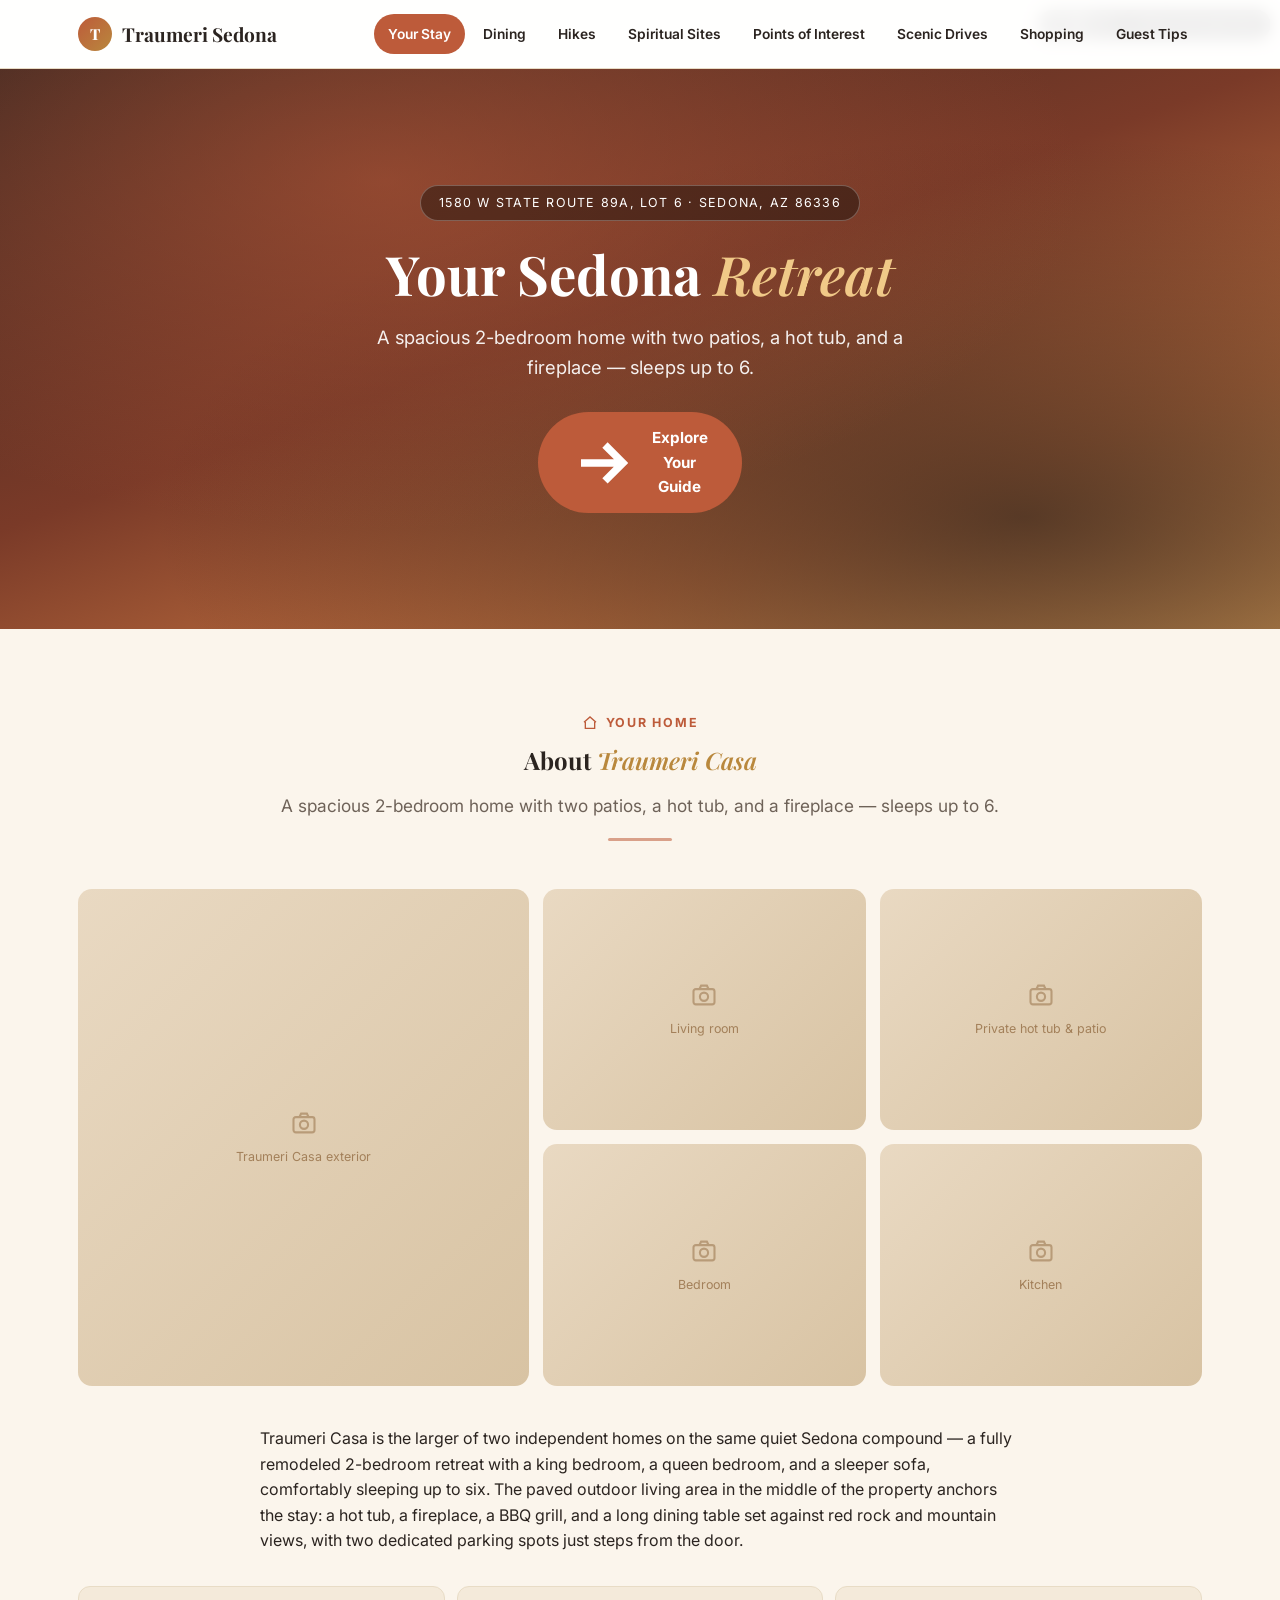
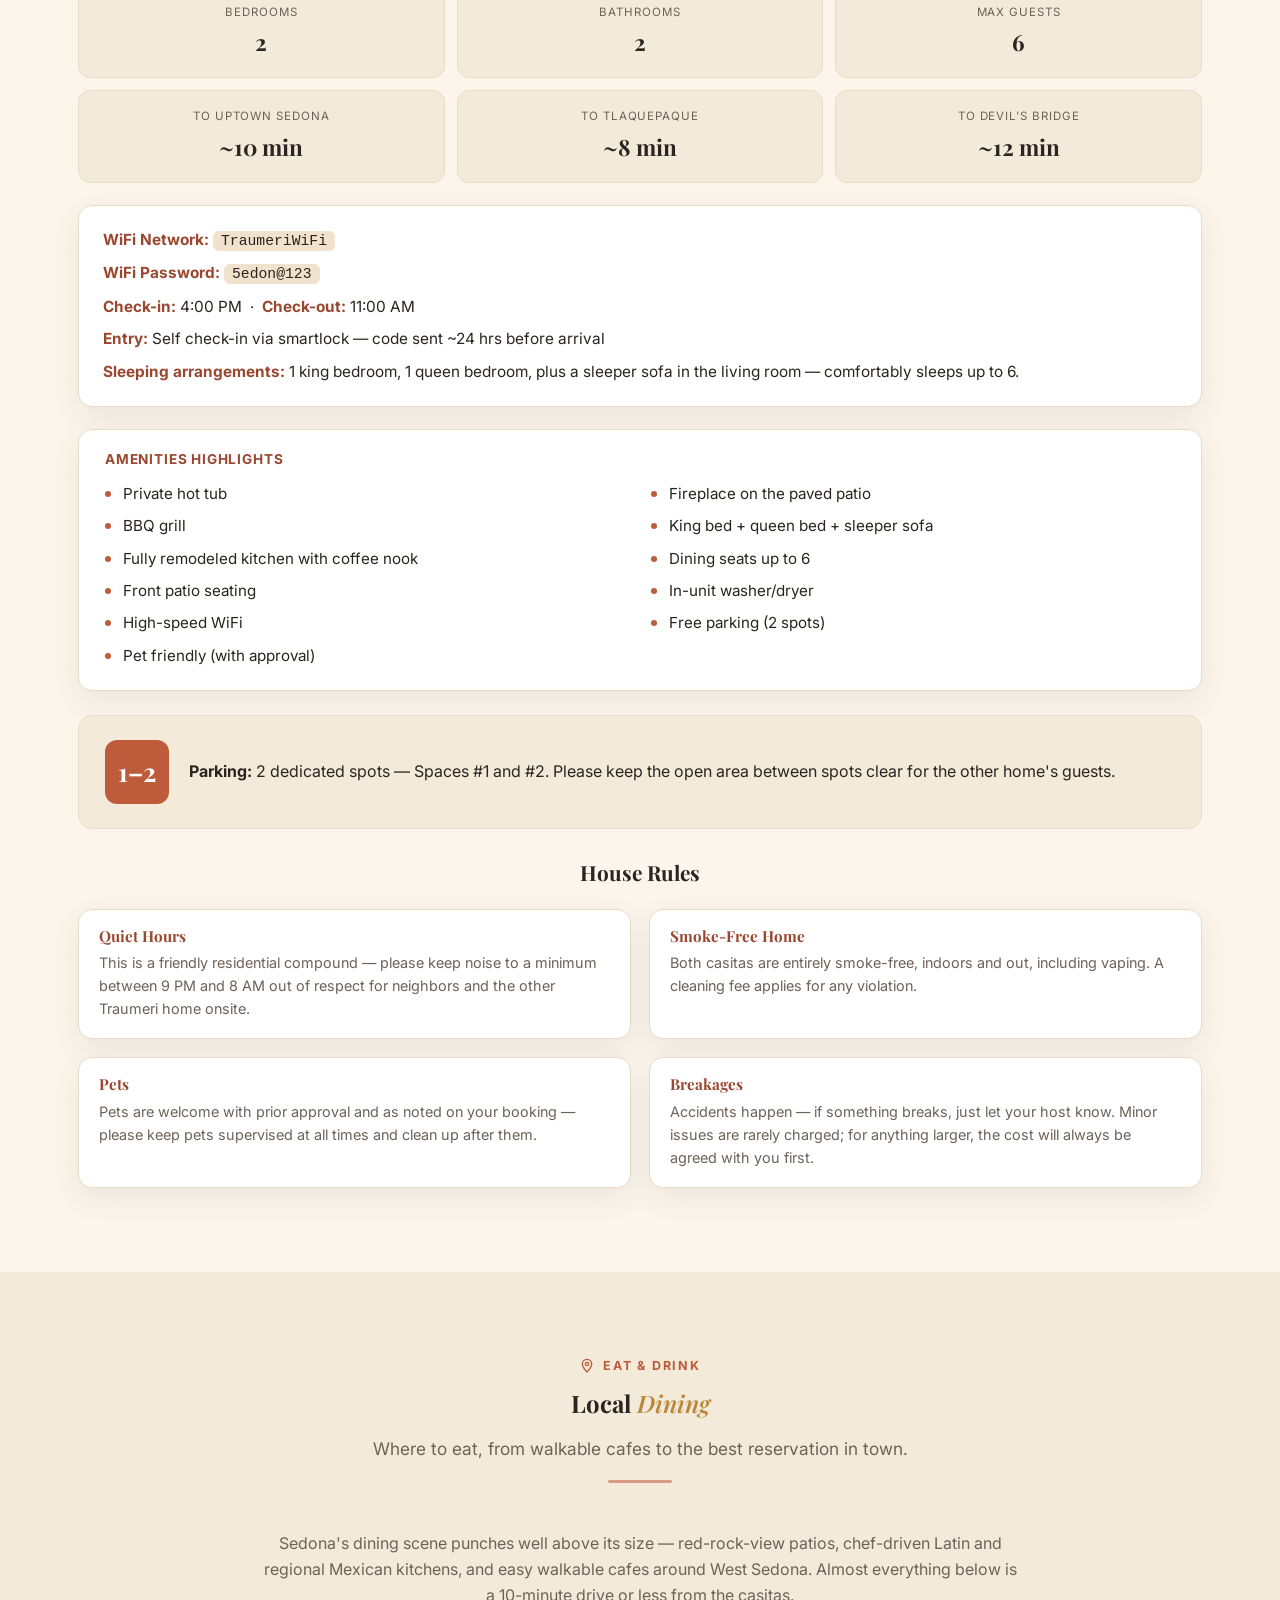
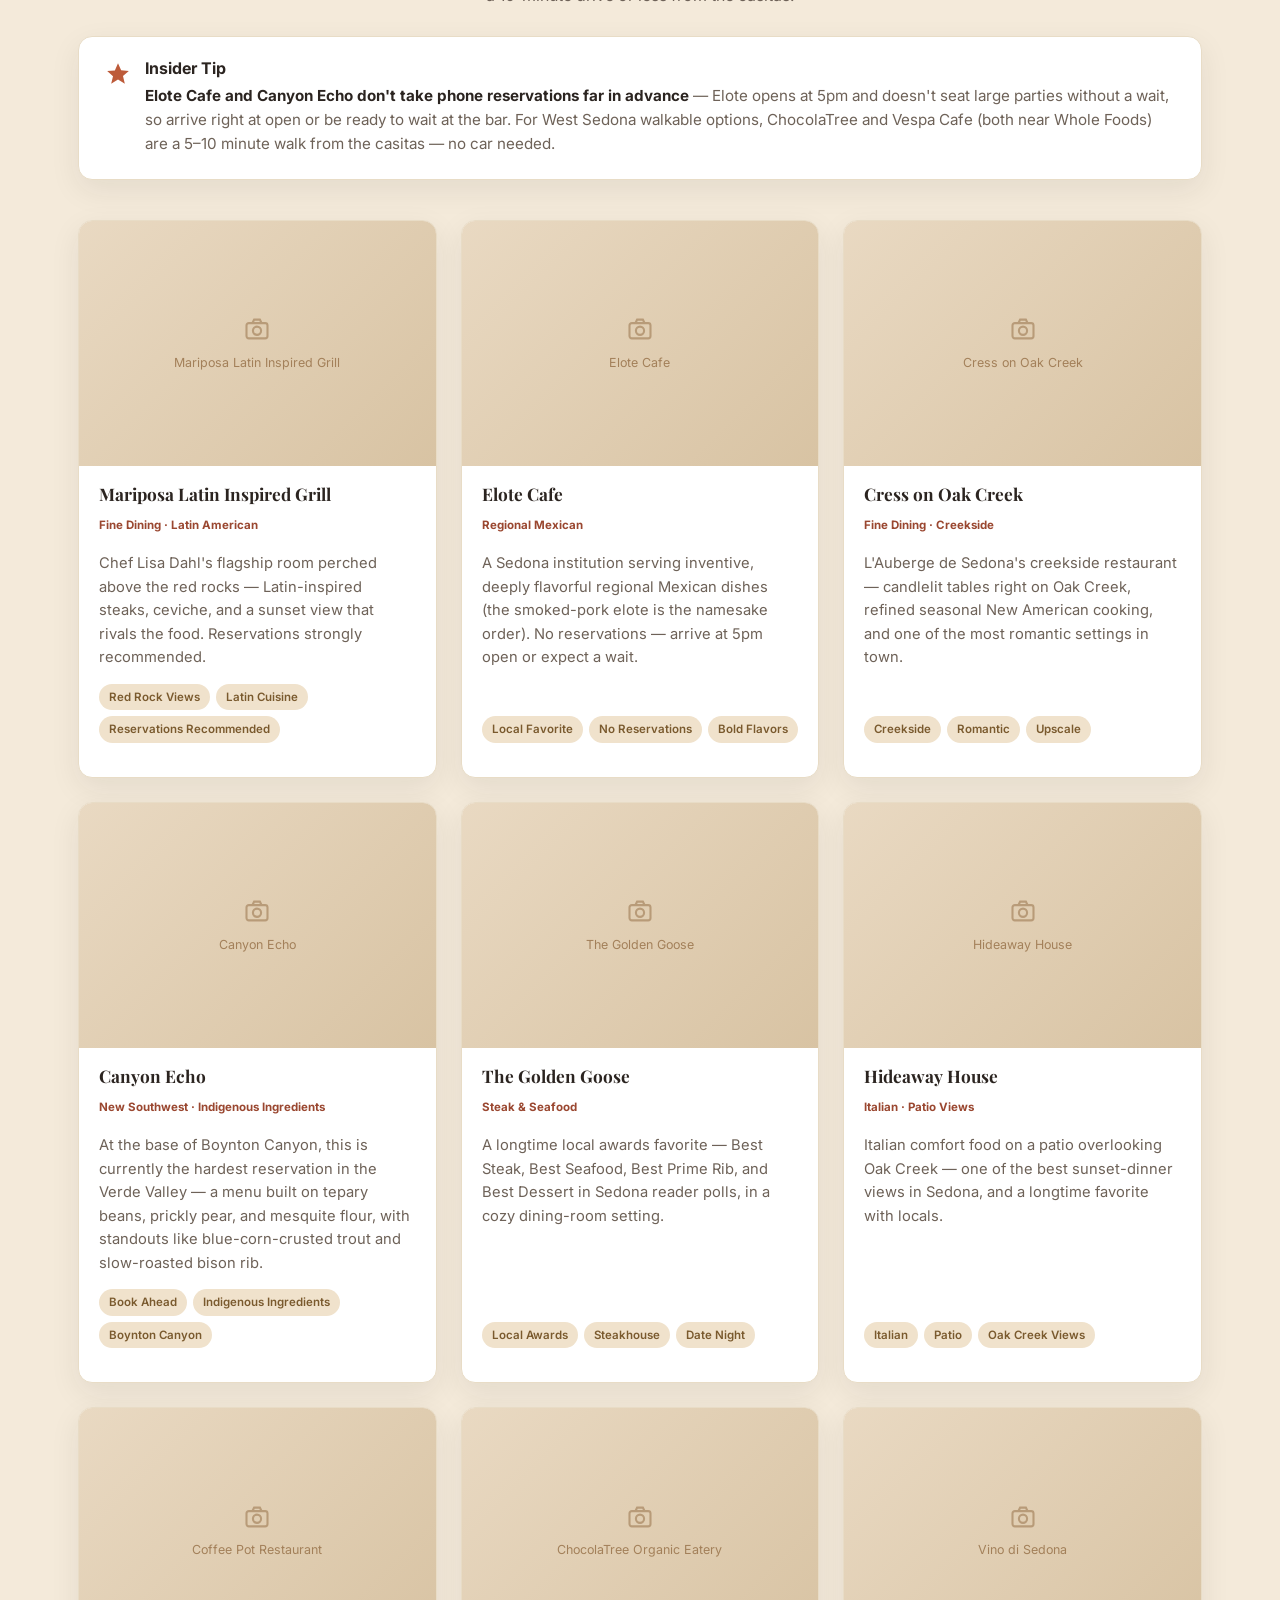
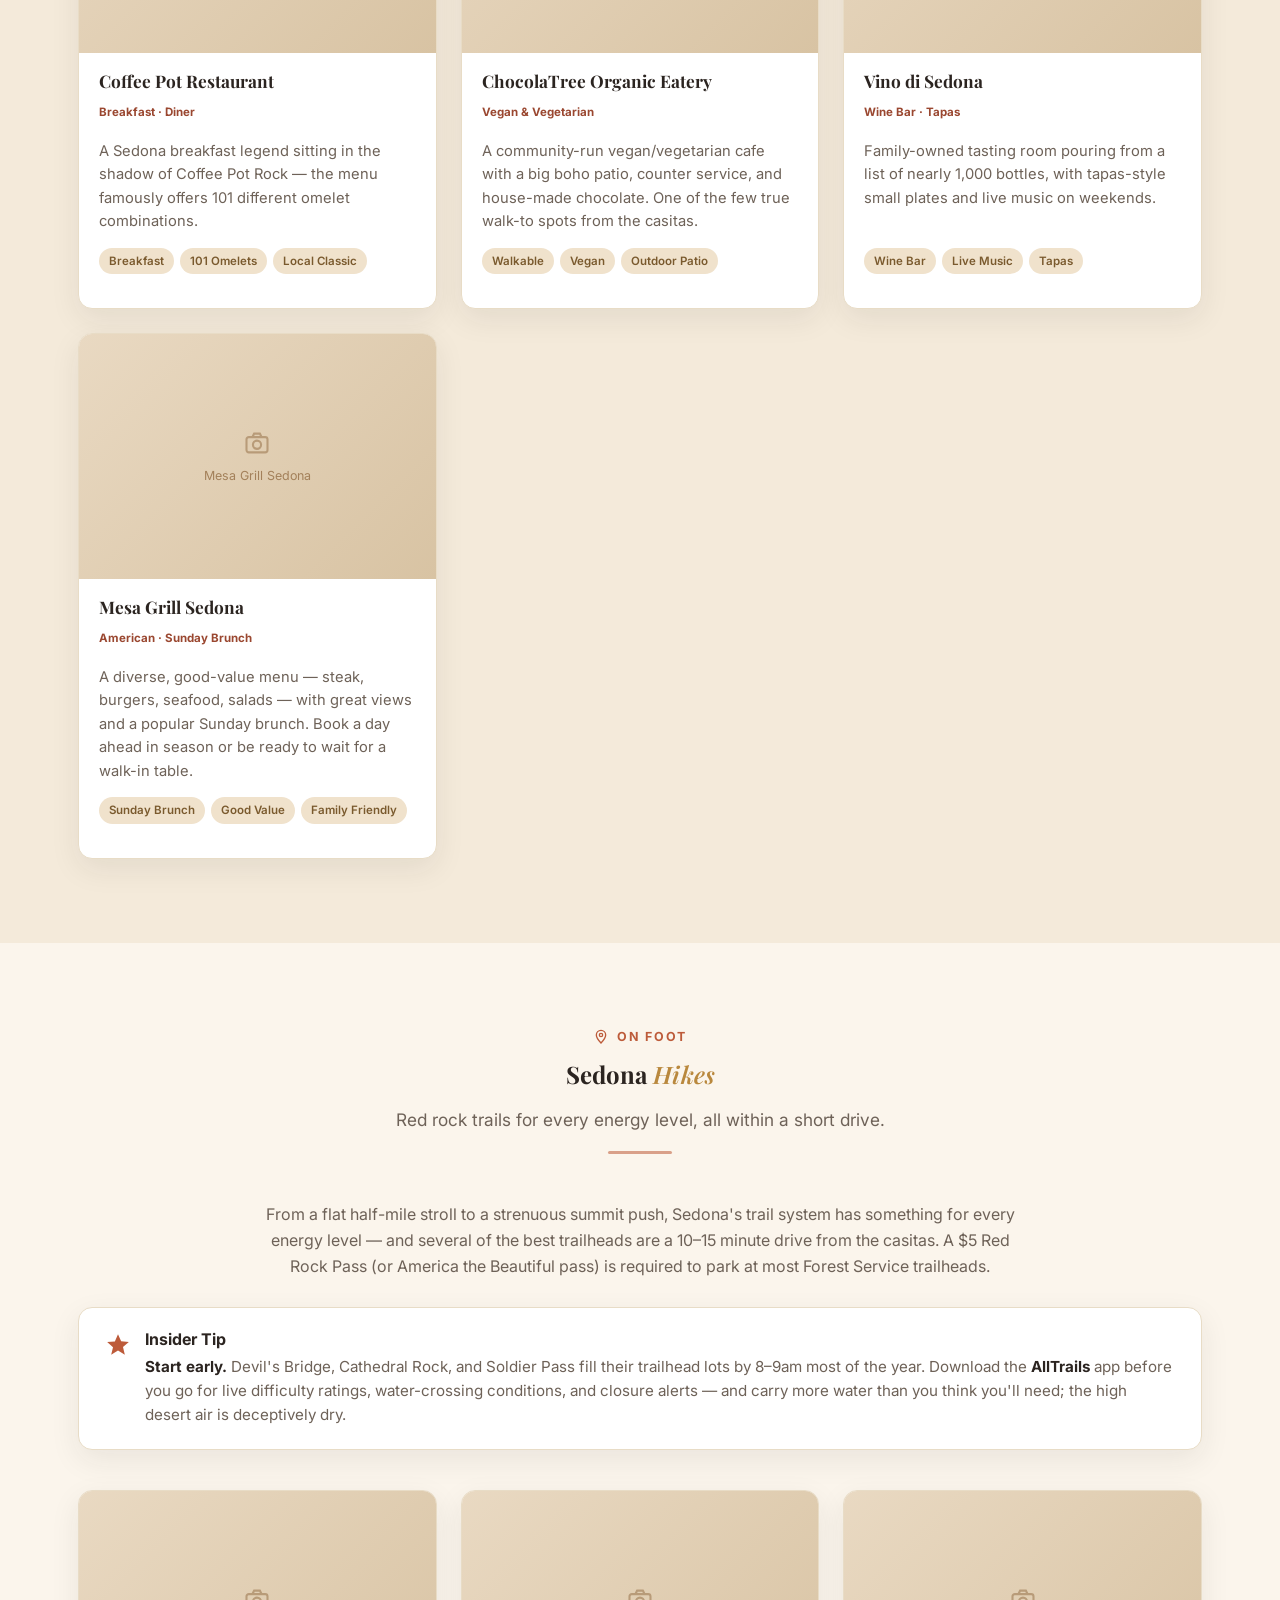
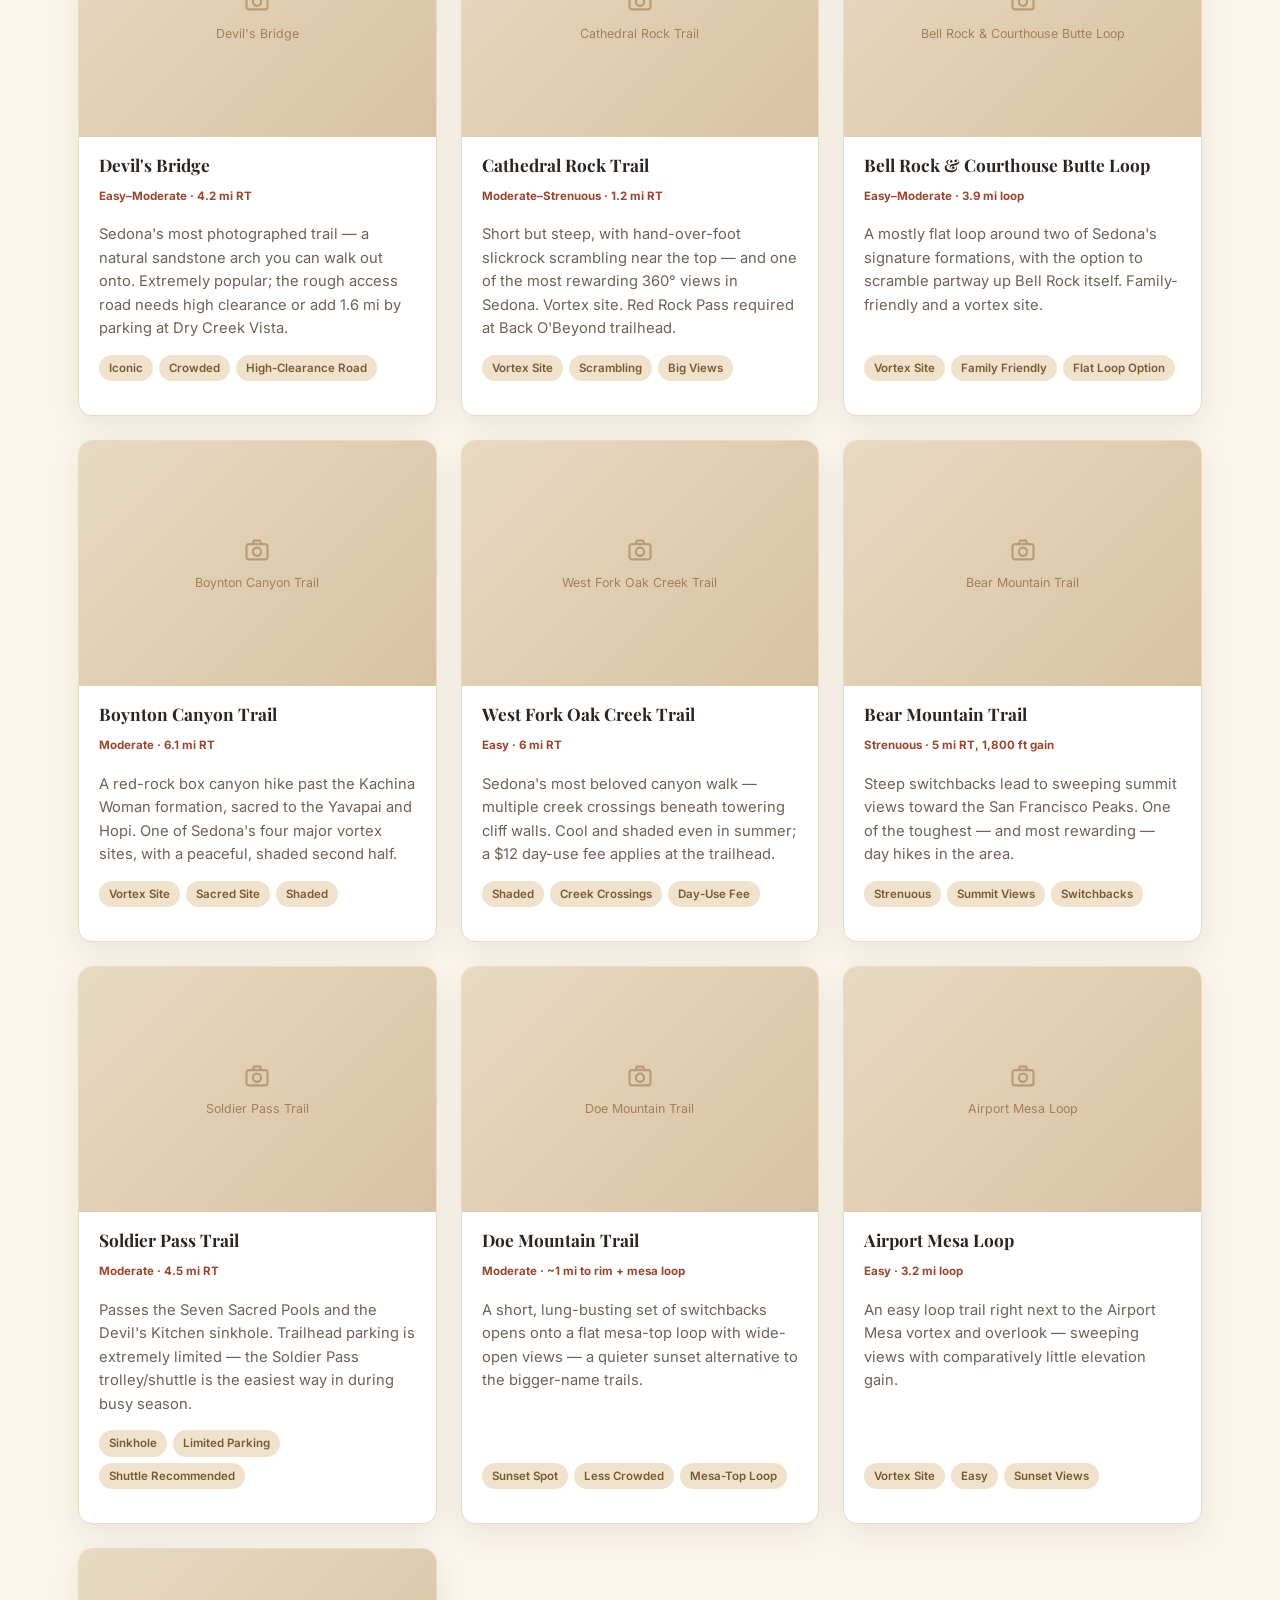
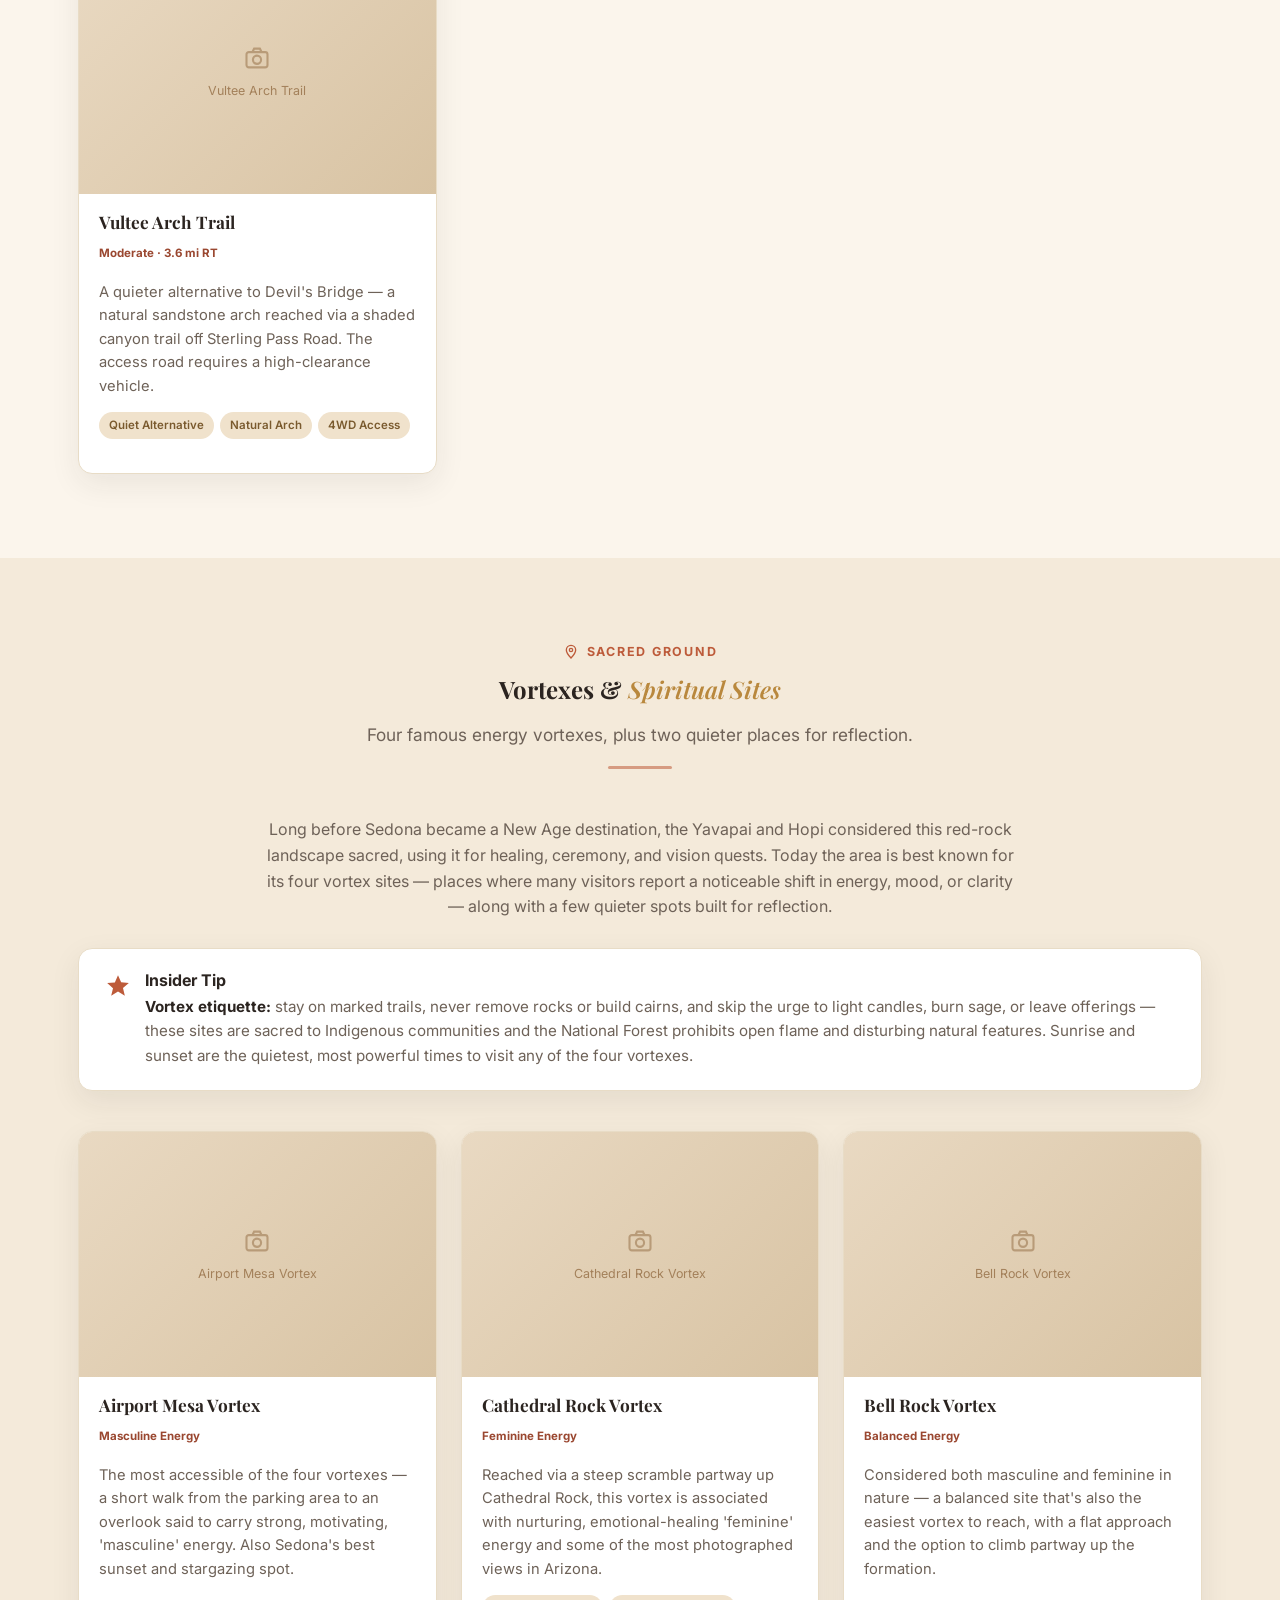
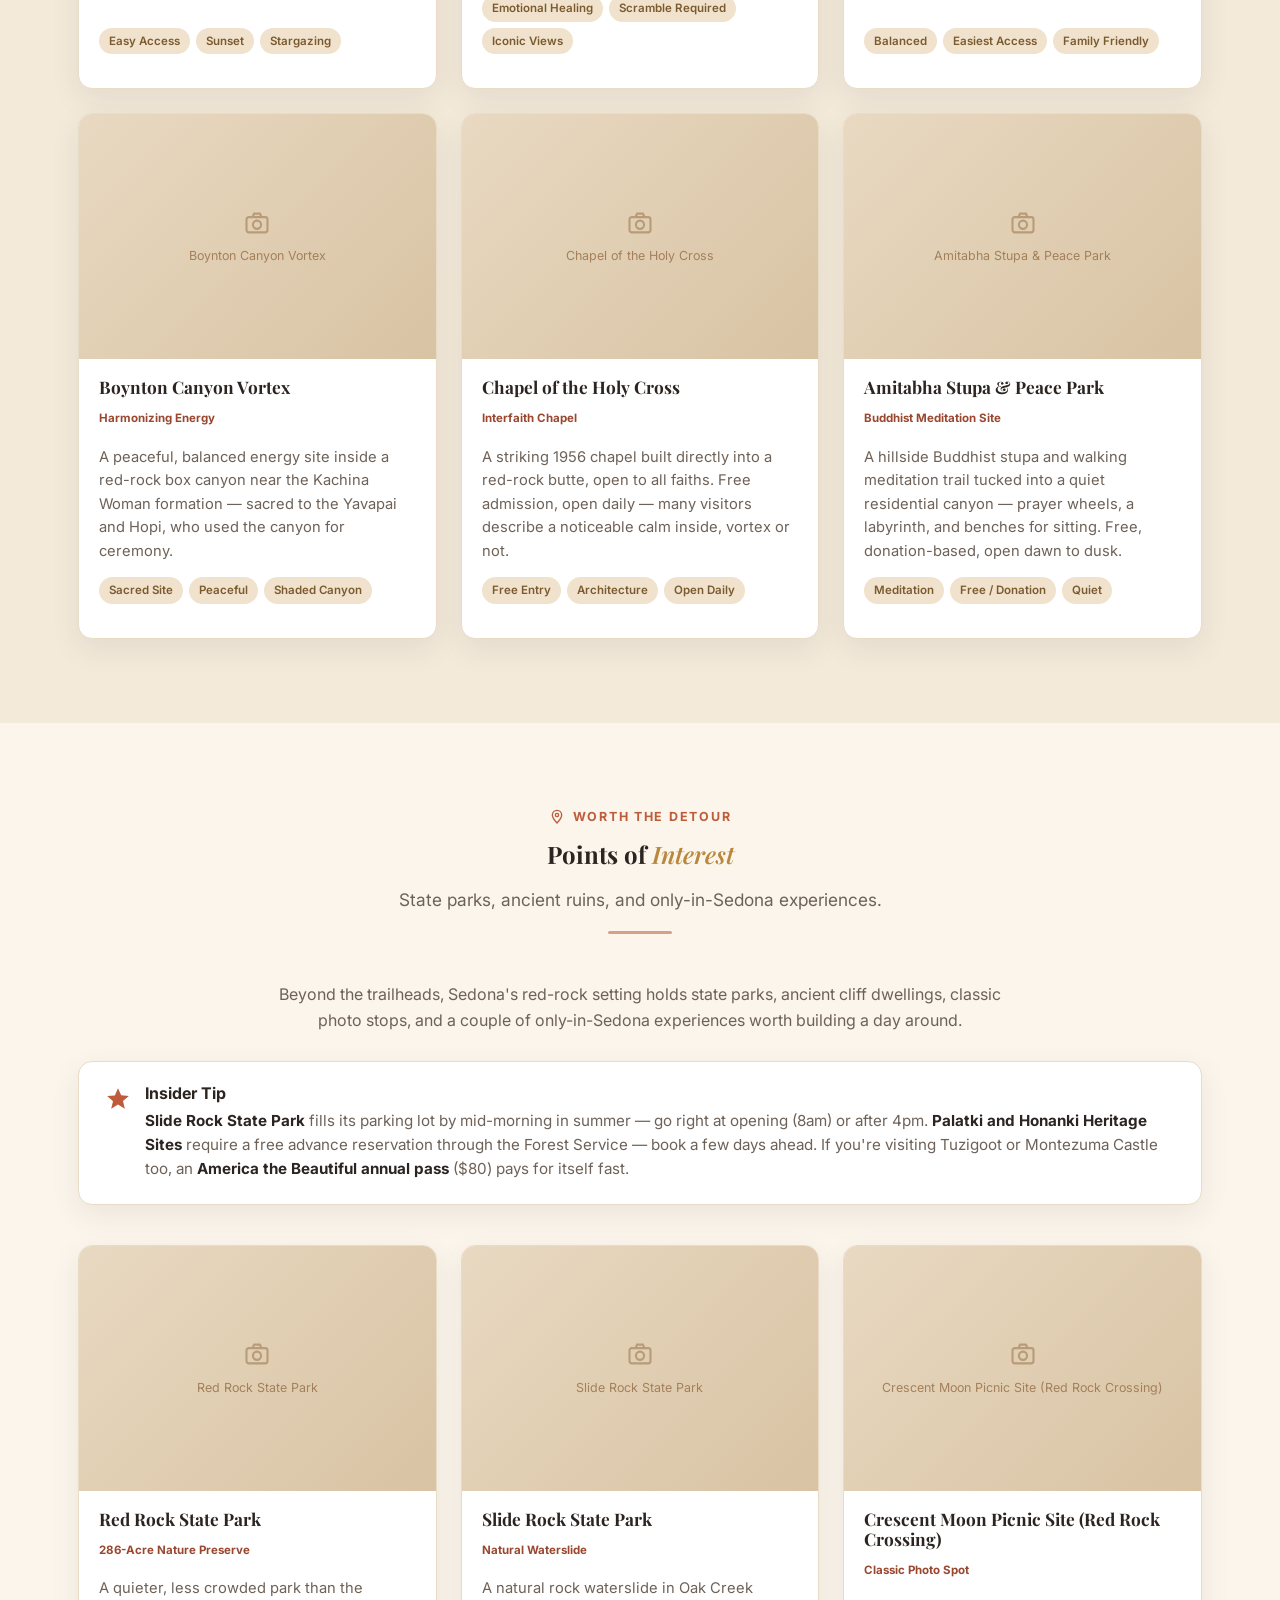
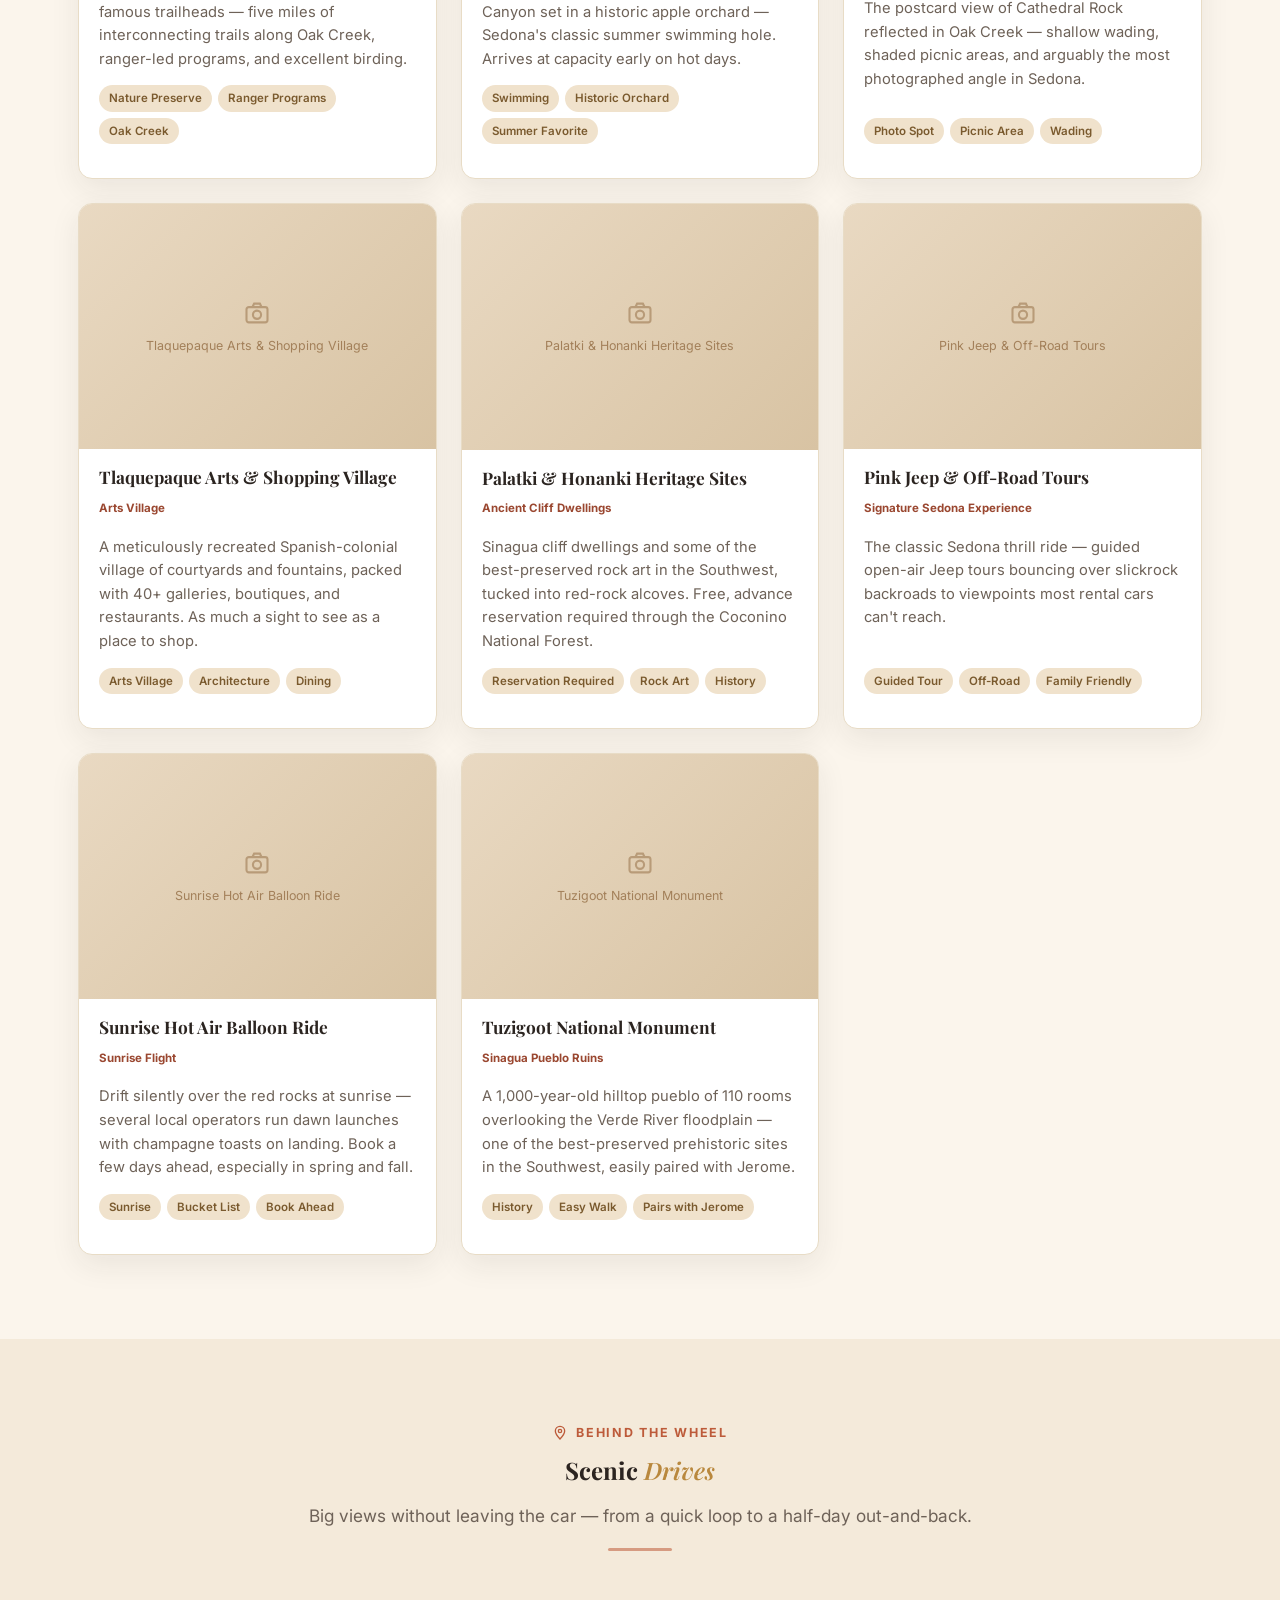
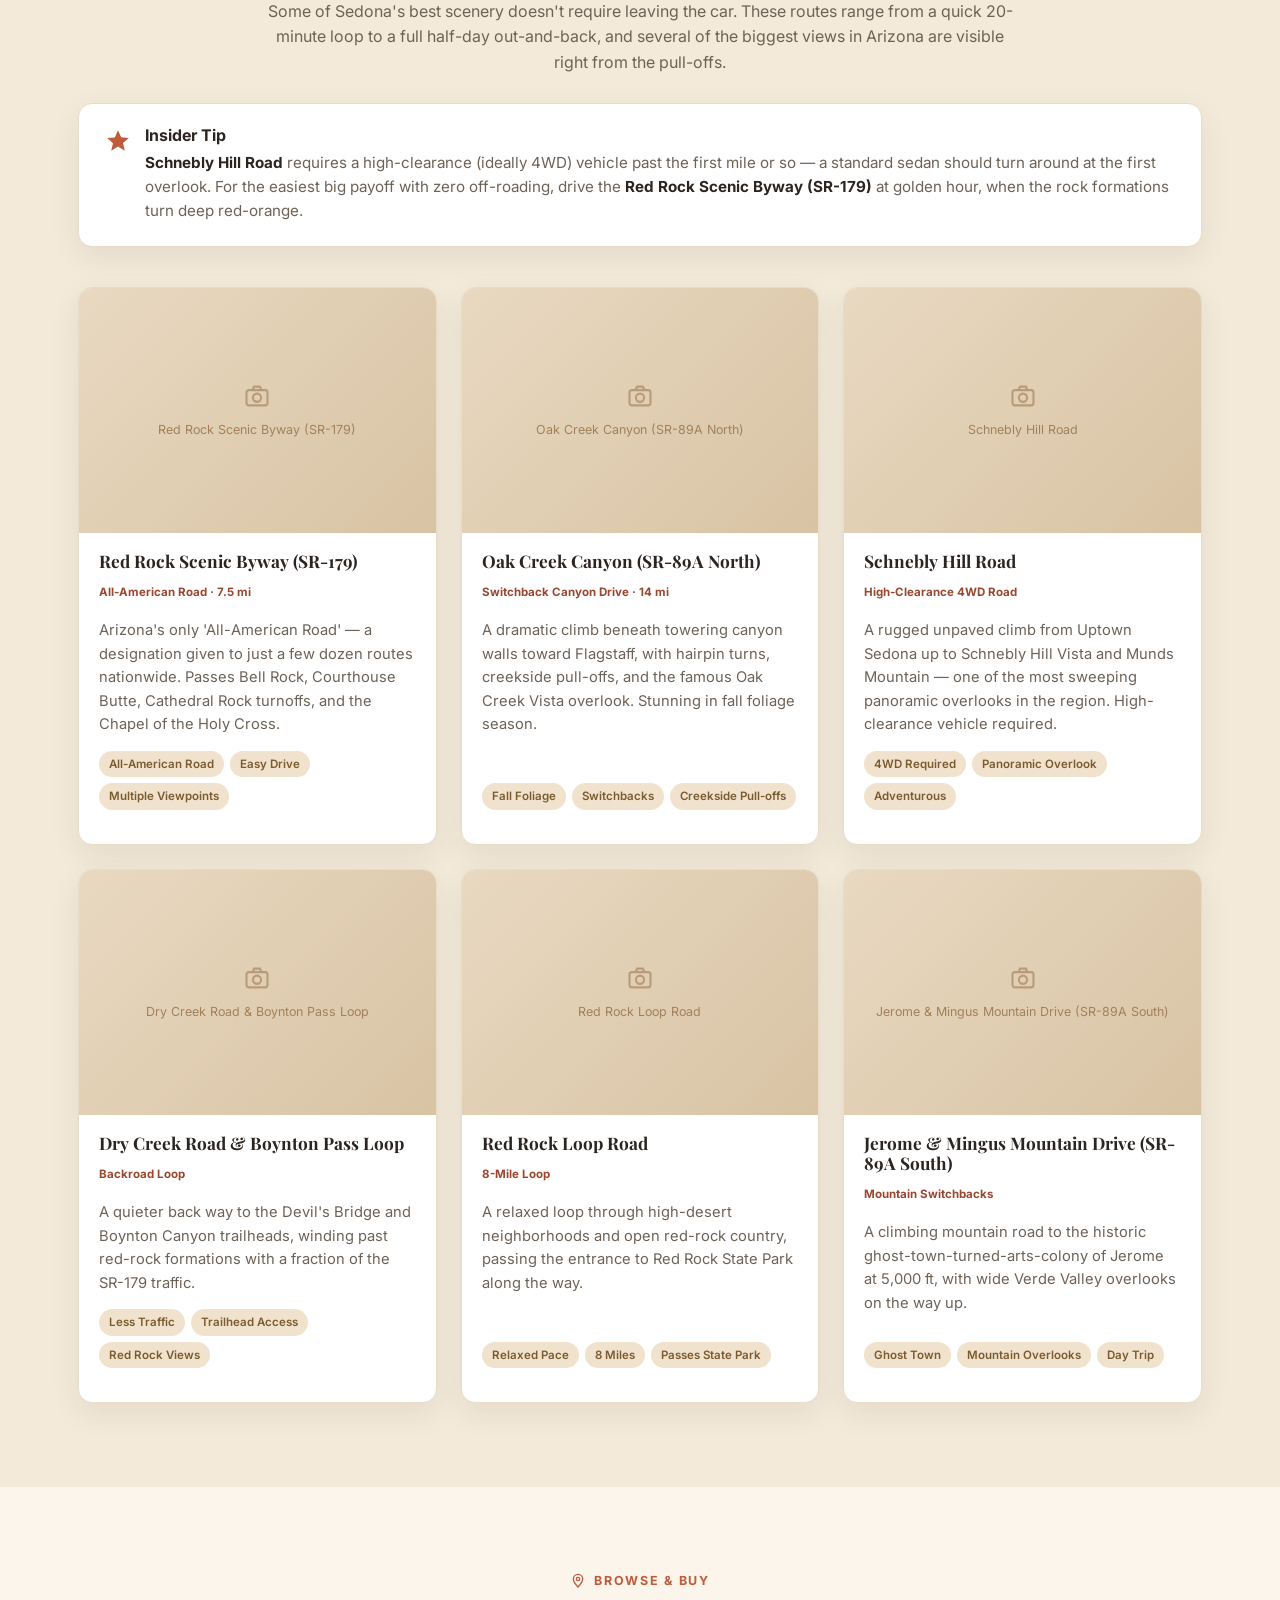
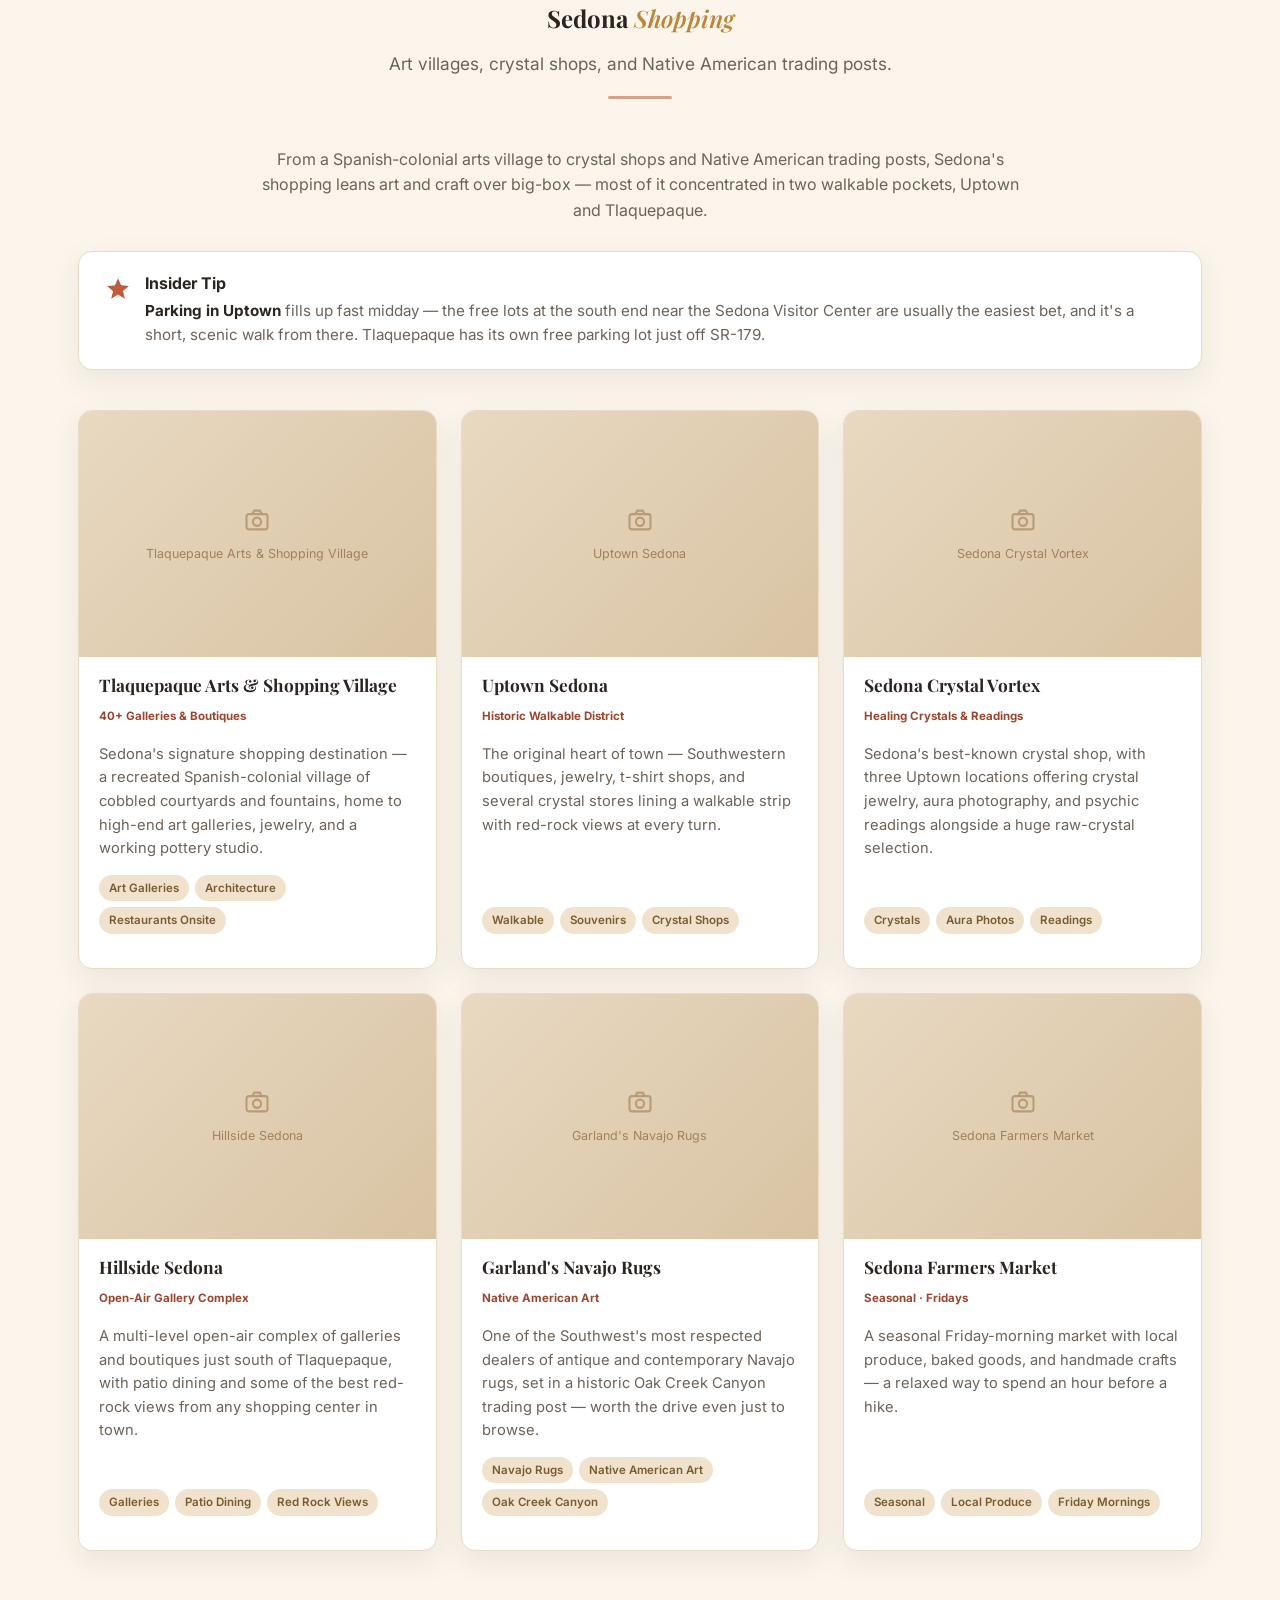
==== commit e744e812: "Add files via upload" ====
--- a/casa/index.html
+++ b/casa/index.html
@@ -36,20 +36,20 @@
         <div class="divider"></div>
       </div>
       <div class="photo-grid"><div class="ph">
-      <div class="ph-fallback"><svg viewBox="0 0 24 24" fill="none" stroke="currentColor" stroke-width="1.8"><rect x="3" y="7" width="18" height="13" rx="2"/><path d="M8 7l1.5-3h5L16 7"/><circle cx="12" cy="13.5" r="3.5"/></svg><div>Add exterior.jpg</div></div>
-      <img src="../assets/img/casa/exterior.jpg" alt="Traumeri Casa exterior" loading="lazy">
+      <div class="ph-fallback"><svg viewBox="0 0 24 24" fill="none" stroke="currentColor" stroke-width="1.8"><rect x="3" y="7" width="18" height="13" rx="2"/><path d="M8 7l1.5-3h5L16 7"/><circle cx="12" cy="13.5" r="3.5"/></svg><div>Traumeri Casa exterior</div></div>
+      <img src="https://a0.muscache.com/im/pictures/hosting/Hosting-U3RheVN1cHBseUxpc3Rpbmc6MTQ3NjQwODgyNzUzODIzNzEzNQ==/original/43e0a778-5d90-4fd0-9310-42700ad99d88.jpeg?im_w=1440" alt="Traumeri Casa exterior" loading="lazy">
     </div><div class="ph">
-      <div class="ph-fallback"><svg viewBox="0 0 24 24" fill="none" stroke="currentColor" stroke-width="1.8"><rect x="3" y="7" width="18" height="13" rx="2"/><path d="M8 7l1.5-3h5L16 7"/><circle cx="12" cy="13.5" r="3.5"/></svg><div>Add living-room.jpg</div></div>
-      <img src="../assets/img/casa/living-room.jpg" alt="Traumeri Casa living room" loading="lazy">
+      <div class="ph-fallback"><svg viewBox="0 0 24 24" fill="none" stroke="currentColor" stroke-width="1.8"><rect x="3" y="7" width="18" height="13" rx="2"/><path d="M8 7l1.5-3h5L16 7"/><circle cx="12" cy="13.5" r="3.5"/></svg><div>Living room</div></div>
+      <img src="https://a0.muscache.com/im/pictures/hosting/Hosting-U3RheVN1cHBseUxpc3Rpbmc6MTQ3NjQwODgyNzUzODIzNzEzNQ==/original/8ea11539-f9f7-4f28-8037-215eea4c2a53.jpeg?im_w=1440" alt="Living room" loading="lazy">
     </div><div class="ph">
-      <div class="ph-fallback"><svg viewBox="0 0 24 24" fill="none" stroke="currentColor" stroke-width="1.8"><rect x="3" y="7" width="18" height="13" rx="2"/><path d="M8 7l1.5-3h5L16 7"/><circle cx="12" cy="13.5" r="3.5"/></svg><div>Add hot-tub.jpg</div></div>
-      <img src="../assets/img/casa/hot-tub.jpg" alt="Traumeri Casa hot tub" loading="lazy">
+      <div class="ph-fallback"><svg viewBox="0 0 24 24" fill="none" stroke="currentColor" stroke-width="1.8"><rect x="3" y="7" width="18" height="13" rx="2"/><path d="M8 7l1.5-3h5L16 7"/><circle cx="12" cy="13.5" r="3.5"/></svg><div>Private hot tub & patio</div></div>
+      <img src="https://a0.muscache.com/im/pictures/hosting/Hosting-U3RheVN1cHBseUxpc3Rpbmc6MTQ3NjQwODgyNzUzODIzNzEzNQ==/original/aaf065f1-c3d2-405b-8638-1440b4edfab8.jpeg?im_w=1440" alt="Private hot tub & patio" loading="lazy">
     </div><div class="ph">
-      <div class="ph-fallback"><svg viewBox="0 0 24 24" fill="none" stroke="currentColor" stroke-width="1.8"><rect x="3" y="7" width="18" height="13" rx="2"/><path d="M8 7l1.5-3h5L16 7"/><circle cx="12" cy="13.5" r="3.5"/></svg><div>Add bedroom.jpg</div></div>
-      <img src="../assets/img/casa/bedroom.jpg" alt="Traumeri Casa bedroom" loading="lazy">
+      <div class="ph-fallback"><svg viewBox="0 0 24 24" fill="none" stroke="currentColor" stroke-width="1.8"><rect x="3" y="7" width="18" height="13" rx="2"/><path d="M8 7l1.5-3h5L16 7"/><circle cx="12" cy="13.5" r="3.5"/></svg><div>Bedroom</div></div>
+      <img src="https://a0.muscache.com/im/pictures/hosting/Hosting-U3RheVN1cHBseUxpc3Rpbmc6MTQ3NjQwODgyNzUzODIzNzEzNQ==/original/e9ba9029-95fd-4056-aa0f-acd777cfed7b.jpeg?im_w=1440" alt="Bedroom" loading="lazy">
     </div><div class="ph">
-      <div class="ph-fallback"><svg viewBox="0 0 24 24" fill="none" stroke="currentColor" stroke-width="1.8"><rect x="3" y="7" width="18" height="13" rx="2"/><path d="M8 7l1.5-3h5L16 7"/><circle cx="12" cy="13.5" r="3.5"/></svg><div>Add kitchen.jpg</div></div>
-      <img src="../assets/img/casa/kitchen.jpg" alt="Traumeri Casa kitchen" loading="lazy">
+      <div class="ph-fallback"><svg viewBox="0 0 24 24" fill="none" stroke="currentColor" stroke-width="1.8"><rect x="3" y="7" width="18" height="13" rx="2"/><path d="M8 7l1.5-3h5L16 7"/><circle cx="12" cy="13.5" r="3.5"/></svg><div>Kitchen</div></div>
+      <img src="https://a0.muscache.com/im/pictures/hosting/Hosting-U3RheVN1cHBseUxpc3Rpbmc6MTQ3NjQwODgyNzUzODIzNzEzNQ==/original/1b2b63d5-0825-4899-b727-047395939421.jpeg?im_w=1440" alt="Kitchen" loading="lazy">
     </div></div>
       <p style="max-width:760px;margin:0 auto 32px;color:var(--ink);">Traumeri Casa is the larger of two independent homes on the same quiet Sedona compound — a fully remodeled 2-bedroom retreat with a king bedroom, a queen bedroom, and a sleeper sofa, comfortably sleeping up to six. The paved outdoor living area in the middle of the property anchors the stay: a hot tub, a fireplace, a BBQ grill, and a long dining table set against red rock and mountain views, with two dedicated parking spots just steps from the door.</p>
       <div class="stat-grid"><div class="stat-box"><div class="label">Bedrooms</div><div class="value">2</div></div><div class="stat-box"><div class="label">Bathrooms</div><div class="value">2</div></div><div class="stat-box"><div class="label">Max Guests</div><div class="value">6</div></div><div class="stat-box"><div class="label">To Uptown Sedona</div><div class="value">~10 min</div></div><div class="stat-box"><div class="label">To Tlaquepaque</div><div class="value">~8 min</div></div><div class="stat-box"><div class="label">To Devil's Bridge</div><div class="value">~12 min</div></div></div>
@@ -90,7 +90,7 @@
       <div class="card-grid"><div class="card">
         <div class="ph" style="border-radius:0;aspect-ratio:16/11;">
           <div class="ph-fallback"><svg viewBox="0 0 24 24" fill="none" stroke="currentColor" stroke-width="1.8"><rect x="3" y="7" width="18" height="13" rx="2"/><path d="M8 7l1.5-3h5L16 7"/><circle cx="12" cy="13.5" r="3.5"/></svg><div>Mariposa Latin Inspired Grill</div></div>
-          <img src="../assets/img/sedona/dining/mariposa-latin-inspired-grill.jpg" alt="Mariposa Latin Inspired Grill" loading="lazy">
+          <img src="https://upload.wikimedia.org/wikipedia/commons/f/fc/Ceviche_del_Per%C3%BA.jpg" alt="Mariposa Latin Inspired Grill" loading="lazy">
         </div>
         <div class="badge"><svg viewBox="0 0 24 24" fill="none" stroke="currentColor" stroke-width="2"><path d="M12 21s-7-7.2-7-12a7 7 0 1 1 14 0c0 4.8-7 12-7 12z"/><circle cx="12" cy="9" r="2.5"/></svg><span>~5 min drive</span></div>
         <div class="card-body">
@@ -102,7 +102,7 @@
       </div><div class="card">
         <div class="ph" style="border-radius:0;aspect-ratio:16/11;">
           <div class="ph-fallback"><svg viewBox="0 0 24 24" fill="none" stroke="currentColor" stroke-width="1.8"><rect x="3" y="7" width="18" height="13" rx="2"/><path d="M8 7l1.5-3h5L16 7"/><circle cx="12" cy="13.5" r="3.5"/></svg><div>Elote Cafe</div></div>
-          <img src="../assets/img/sedona/dining/elote-cafe.jpg" alt="Elote Cafe" loading="lazy">
+          <img src="https://upload.wikimedia.org/wikipedia/commons/c/cb/Elote_as%C3%A1ndose.jpg" alt="Elote Cafe" loading="lazy">
         </div>
         <div class="badge"><svg viewBox="0 0 24 24" fill="none" stroke="currentColor" stroke-width="2"><path d="M12 21s-7-7.2-7-12a7 7 0 1 1 14 0c0 4.8-7 12-7 12z"/><circle cx="12" cy="9" r="2.5"/></svg><span>~5 min drive</span></div>
         <div class="card-body">
@@ -114,7 +114,7 @@
       </div><div class="card">
         <div class="ph" style="border-radius:0;aspect-ratio:16/11;">
           <div class="ph-fallback"><svg viewBox="0 0 24 24" fill="none" stroke="currentColor" stroke-width="1.8"><rect x="3" y="7" width="18" height="13" rx="2"/><path d="M8 7l1.5-3h5L16 7"/><circle cx="12" cy="13.5" r="3.5"/></svg><div>Cress on Oak Creek</div></div>
-          <img src="../assets/img/sedona/dining/cress-on-oak-creek.jpg" alt="Cress on Oak Creek" loading="lazy">
+          <img src="https://upload.wikimedia.org/wikipedia/commons/f/fb/DZ6_2628_Cozy_candlelit_dinner_for_two_elegant_Thai_restaurant_setting_with_twinkling_lights_and_a_delicate_orchid_centerpiece.jpg" alt="Cress on Oak Creek" loading="lazy">
         </div>
         <div class="badge"><svg viewBox="0 0 24 24" fill="none" stroke="currentColor" stroke-width="2"><path d="M12 21s-7-7.2-7-12a7 7 0 1 1 14 0c0 4.8-7 12-7 12z"/><circle cx="12" cy="9" r="2.5"/></svg><span>~10 min drive</span></div>
         <div class="card-body">
@@ -126,7 +126,7 @@
       </div><div class="card">
         <div class="ph" style="border-radius:0;aspect-ratio:16/11;">
           <div class="ph-fallback"><svg viewBox="0 0 24 24" fill="none" stroke="currentColor" stroke-width="1.8"><rect x="3" y="7" width="18" height="13" rx="2"/><path d="M8 7l1.5-3h5L16 7"/><circle cx="12" cy="13.5" r="3.5"/></svg><div>Canyon Echo</div></div>
-          <img src="../assets/img/sedona/dining/canyon-echo.jpg" alt="Canyon Echo" loading="lazy">
+          <img src="https://upload.wikimedia.org/wikipedia/commons/6/6a/Fall_colors_in_Boynton_Canyon.jpg" alt="Canyon Echo" loading="lazy">
         </div>
         <div class="badge"><svg viewBox="0 0 24 24" fill="none" stroke="currentColor" stroke-width="2"><path d="M12 21s-7-7.2-7-12a7 7 0 1 1 14 0c0 4.8-7 12-7 12z"/><circle cx="12" cy="9" r="2.5"/></svg><span>~12 min drive</span></div>
         <div class="card-body">
@@ -138,7 +138,7 @@
       </div><div class="card">
         <div class="ph" style="border-radius:0;aspect-ratio:16/11;">
           <div class="ph-fallback"><svg viewBox="0 0 24 24" fill="none" stroke="currentColor" stroke-width="1.8"><rect x="3" y="7" width="18" height="13" rx="2"/><path d="M8 7l1.5-3h5L16 7"/><circle cx="12" cy="13.5" r="3.5"/></svg><div>The Golden Goose</div></div>
-          <img src="../assets/img/sedona/dining/the-golden-goose.jpg" alt="The Golden Goose" loading="lazy">
+          <img src="https://upload.wikimedia.org/wikipedia/commons/0/04/Steak_at_restaurant_Vltava.jpg" alt="The Golden Goose" loading="lazy">
         </div>
         <div class="badge"><svg viewBox="0 0 24 24" fill="none" stroke="currentColor" stroke-width="2"><path d="M12 21s-7-7.2-7-12a7 7 0 1 1 14 0c0 4.8-7 12-7 12z"/><circle cx="12" cy="9" r="2.5"/></svg><span>~8 min drive</span></div>
         <div class="card-body">
@@ -150,7 +150,7 @@
       </div><div class="card">
         <div class="ph" style="border-radius:0;aspect-ratio:16/11;">
           <div class="ph-fallback"><svg viewBox="0 0 24 24" fill="none" stroke="currentColor" stroke-width="1.8"><rect x="3" y="7" width="18" height="13" rx="2"/><path d="M8 7l1.5-3h5L16 7"/><circle cx="12" cy="13.5" r="3.5"/></svg><div>Hideaway House</div></div>
-          <img src="../assets/img/sedona/dining/hideaway-house.jpg" alt="Hideaway House" loading="lazy">
+          <img src="https://upload.wikimedia.org/wikipedia/commons/6/65/Pork_tagliatelle_pasta_dish_at_restaurant_in_Rome%2C_Italy.jpg" alt="Hideaway House" loading="lazy">
         </div>
         <div class="badge"><svg viewBox="0 0 24 24" fill="none" stroke="currentColor" stroke-width="2"><path d="M12 21s-7-7.2-7-12a7 7 0 1 1 14 0c0 4.8-7 12-7 12z"/><circle cx="12" cy="9" r="2.5"/></svg><span>~9 min drive</span></div>
         <div class="card-body">
@@ -162,7 +162,7 @@
       </div><div class="card">
         <div class="ph" style="border-radius:0;aspect-ratio:16/11;">
           <div class="ph-fallback"><svg viewBox="0 0 24 24" fill="none" stroke="currentColor" stroke-width="1.8"><rect x="3" y="7" width="18" height="13" rx="2"/><path d="M8 7l1.5-3h5L16 7"/><circle cx="12" cy="13.5" r="3.5"/></svg><div>Coffee Pot Restaurant</div></div>
-          <img src="../assets/img/sedona/dining/coffee-pot-restaurant.jpg" alt="Coffee Pot Restaurant" loading="lazy">
+          <img src="https://upload.wikimedia.org/wikipedia/commons/b/be/Liat_Portal_for_Foodie_Disorder_-_Israeli_Breakfast_Plate_with_Herb_Omelet_Sandwich.jpg" alt="Coffee Pot Restaurant" loading="lazy">
         </div>
         <div class="badge"><svg viewBox="0 0 24 24" fill="none" stroke="currentColor" stroke-width="2"><path d="M12 21s-7-7.2-7-12a7 7 0 1 1 14 0c0 4.8-7 12-7 12z"/><circle cx="12" cy="9" r="2.5"/></svg><span>~6 min drive</span></div>
         <div class="card-body">
@@ -174,7 +174,7 @@
       </div><div class="card">
         <div class="ph" style="border-radius:0;aspect-ratio:16/11;">
           <div class="ph-fallback"><svg viewBox="0 0 24 24" fill="none" stroke="currentColor" stroke-width="1.8"><rect x="3" y="7" width="18" height="13" rx="2"/><path d="M8 7l1.5-3h5L16 7"/><circle cx="12" cy="13.5" r="3.5"/></svg><div>ChocolaTree Organic Eatery</div></div>
-          <img src="../assets/img/sedona/dining/chocolatree-organic-eatery.jpg" alt="ChocolaTree Organic Eatery" loading="lazy">
+          <img src="https://upload.wikimedia.org/wikipedia/commons/6/62/Tasty_Buddha_Bowl_with_Falafel_-_Dyke_Road_Park_Cafe_2025-05-09.jpg" alt="ChocolaTree Organic Eatery" loading="lazy">
         </div>
         <div class="badge"><svg viewBox="0 0 24 24" fill="none" stroke="currentColor" stroke-width="2"><path d="M12 21s-7-7.2-7-12a7 7 0 1 1 14 0c0 4.8-7 12-7 12z"/><circle cx="12" cy="9" r="2.5"/></svg><span>Walkable</span></div>
         <div class="card-body">
@@ -186,7 +186,7 @@
       </div><div class="card">
         <div class="ph" style="border-radius:0;aspect-ratio:16/11;">
           <div class="ph-fallback"><svg viewBox="0 0 24 24" fill="none" stroke="currentColor" stroke-width="1.8"><rect x="3" y="7" width="18" height="13" rx="2"/><path d="M8 7l1.5-3h5L16 7"/><circle cx="12" cy="13.5" r="3.5"/></svg><div>Vino di Sedona</div></div>
-          <img src="../assets/img/sedona/dining/vino-di-sedona" loading="lazy">
+          <img src="https://upload.wikimedia.org/wikipedia/commons/8/8d/Yerevan_Wine_Days_Tasting_Package.jpg" alt="Vino di Sedona" loading="lazy">
         </div>
         <div class="badge"><svg viewBox="0 0 24 24" fill="none" stroke="currentColor" stroke-width="2"><path d="M12 21s-7-7.2-7-12a7 7 0 1 1 14 0c0 4.8-7 12-7 12z"/><circle cx="12" cy="9" r="2.5"/></svg><span>~7 min drive</span></div>
         <div class="card-body">
@@ -198,7 +198,7 @@
       </div><div class="card">
         <div class="ph" style="border-radius:0;aspect-ratio:16/11;">
           <div class="ph-fallback"><svg viewBox="0 0 24 24" fill="none" stroke="currentColor" stroke-width="1.8"><rect x="3" y="7" width="18" height="13" rx="2"/><path d="M8 7l1.5-3h5L16 7"/><circle cx="12" cy="13.5" r="3.5"/></svg><div>Mesa Grill Sedona</div></div>
-          <img src="../assets/img/sedona/dining/mesa-grill-sedona.jpg" alt="Mesa Grill Sedona" loading="lazy">
+          <img src="https://upload.wikimedia.org/wikipedia/commons/0/04/Burger_%2B_French_Fries%2C_Tamrah_Restaurant_%28Voi%29%2C_2025_%2801%29.jpg" alt="Mesa Grill Sedona" loading="lazy">
         </div>
         <div class="badge"><svg viewBox="0 0 24 24" fill="none" stroke="currentColor" stroke-width="2"><path d="M12 21s-7-7.2-7-12a7 7 0 1 1 14 0c0 4.8-7 12-7 12z"/><circle cx="12" cy="9" r="2.5"/></svg><span>~5 min drive</span></div>
         <div class="card-body">
@@ -226,7 +226,7 @@
       <div class="card-grid"><div class="card">
         <div class="ph" style="border-radius:0;aspect-ratio:16/11;">
           <div class="ph-fallback"><svg viewBox="0 0 24 24" fill="none" stroke="currentColor" stroke-width="1.8"><rect x="3" y="7" width="18" height="13" rx="2"/><path d="M8 7l1.5-3h5L16 7"/><circle cx="12" cy="13.5" r="3.5"/></svg><div>Devil's Bridge</div></div>
-          <img src="../assets/img/sedona/hikes/devils-bridge.jpg" alt="Devil's Bridge" loading="lazy">
+          <img src="https://upload.wikimedia.org/wikipedia/commons/c/c3/Devil%27s_Bridge_Trail%2C_Sedona%2C_Arizona_-_panoramio_%2838%29.jpg" alt="Devil's Bridge" loading="lazy">
         </div>
         <div class="badge"><svg viewBox="0 0 24 24" fill="none" stroke="currentColor" stroke-width="2"><path d="M12 21s-7-7.2-7-12a7 7 0 1 1 14 0c0 4.8-7 12-7 12z"/><circle cx="12" cy="9" r="2.5"/></svg><span>~12 min drive</span></div>
         <div class="card-body">
@@ -238,7 +238,7 @@
       </div><div class="card">
         <div class="ph" style="border-radius:0;aspect-ratio:16/11;">
           <div class="ph-fallback"><svg viewBox="0 0 24 24" fill="none" stroke="currentColor" stroke-width="1.8"><rect x="3" y="7" width="18" height="13" rx="2"/><path d="M8 7l1.5-3h5L16 7"/><circle cx="12" cy="13.5" r="3.5"/></svg><div>Cathedral Rock Trail</div></div>
-          <img src="../assets/img/sedona/hikes/cathedral-rock-trail.jpg" alt="Cathedral Rock Trail" loading="lazy">
+          <img src="https://upload.wikimedia.org/wikipedia/commons/b/b0/Cathedral_Rock_-_Sedona_AZ-1.jpg" alt="Cathedral Rock Trail" loading="lazy">
         </div>
         <div class="badge"><svg viewBox="0 0 24 24" fill="none" stroke="currentColor" stroke-width="2"><path d="M12 21s-7-7.2-7-12a7 7 0 1 1 14 0c0 4.8-7 12-7 12z"/><circle cx="12" cy="9" r="2.5"/></svg><span>~10 min drive</span></div>
         <div class="card-body">
@@ -250,7 +250,7 @@
       </div><div class="card">
         <div class="ph" style="border-radius:0;aspect-ratio:16/11;">
           <div class="ph-fallback"><svg viewBox="0 0 24 24" fill="none" stroke="currentColor" stroke-width="1.8"><rect x="3" y="7" width="18" height="13" rx="2"/><path d="M8 7l1.5-3h5L16 7"/><circle cx="12" cy="13.5" r="3.5"/></svg><div>Bell Rock & Courthouse Butte Loop</div></div>
-          <img src="../assets/img/sedona/hikes/bell-rock-and-courthouse-butte-loop.jpg" alt="Bell Rock & Courthouse Butte Loop" loading="lazy">
+          <img src="https://upload.wikimedia.org/wikipedia/commons/e/e6/Sedona_Arizona-27527-6.jpg" alt="Bell Rock & Courthouse Butte Loop" loading="lazy">
         </div>
         <div class="badge"><svg viewBox="0 0 24 24" fill="none" stroke="currentColor" stroke-width="2"><path d="M12 21s-7-7.2-7-12a7 7 0 1 1 14 0c0 4.8-7 12-7 12z"/><circle cx="12" cy="9" r="2.5"/></svg><span>~15 min drive</span></div>
         <div class="card-body">
@@ -262,7 +262,7 @@
       </div><div class="card">
         <div class="ph" style="border-radius:0;aspect-ratio:16/11;">
           <div class="ph-fallback"><svg viewBox="0 0 24 24" fill="none" stroke="currentColor" stroke-width="1.8"><rect x="3" y="7" width="18" height="13" rx="2"/><path d="M8 7l1.5-3h5L16 7"/><circle cx="12" cy="13.5" r="3.5"/></svg><div>Boynton Canyon Trail</div></div>
-          <img src="../assets/img/sedona/hikes/boynton-canyon-trail.jpg" alt="Boynton Canyon Trail" loading="lazy">
+          <img src="https://upload.wikimedia.org/wikipedia/commons/6/6a/Fall_colors_in_Boynton_Canyon.jpg" alt="Boynton Canyon Trail" loading="lazy">
         </div>
         <div class="badge"><svg viewBox="0 0 24 24" fill="none" stroke="currentColor" stroke-width="2"><path d="M12 21s-7-7.2-7-12a7 7 0 1 1 14 0c0 4.8-7 12-7 12z"/><circle cx="12" cy="9" r="2.5"/></svg><span>~15 min drive</span></div>
         <div class="card-body">
@@ -274,7 +274,7 @@
       </div><div class="card">
         <div class="ph" style="border-radius:0;aspect-ratio:16/11;">
           <div class="ph-fallback"><svg viewBox="0 0 24 24" fill="none" stroke="currentColor" stroke-width="1.8"><rect x="3" y="7" width="18" height="13" rx="2"/><path d="M8 7l1.5-3h5L16 7"/><circle cx="12" cy="13.5" r="3.5"/></svg><div>West Fork Oak Creek Trail</div></div>
-          <img src="../assets/img/sedona/hikes/west-fork-oak-creek-trail.jpg" alt="West Fork Oak Creek Trail" loading="lazy">
+          <img src="https://upload.wikimedia.org/wikipedia/commons/d/de/Man_Hiking_Along_The_West_Fork_Trail_In_Sedona_AZ.jpg" alt="West Fork Oak Creek Trail" loading="lazy">
         </div>
         <div class="badge"><svg viewBox="0 0 24 24" fill="none" stroke="currentColor" stroke-width="2"><path d="M12 21s-7-7.2-7-12a7 7 0 1 1 14 0c0 4.8-7 12-7 12z"/><circle cx="12" cy="9" r="2.5"/></svg><span>~25 min drive</span></div>
         <div class="card-body">
@@ -286,7 +286,7 @@
       </div><div class="card">
         <div class="ph" style="border-radius:0;aspect-ratio:16/11;">
           <div class="ph-fallback"><svg viewBox="0 0 24 24" fill="none" stroke="currentColor" stroke-width="1.8"><rect x="3" y="7" width="18" height="13" rx="2"/><path d="M8 7l1.5-3h5L16 7"/><circle cx="12" cy="13.5" r="3.5"/></svg><div>Bear Mountain Trail</div></div>
-          <img src="../assets/img/sedona/hikes/bear-mountain-trail.jpg" alt="Bear Mountain Trail" loading="lazy">
+          <img src="https://upload.wikimedia.org/wikipedia/commons/9/96/Bear_Mountain%2C_Sedona%2C_Arizona_-_panoramio_%2845%29.jpg" alt="Bear Mountain Trail" loading="lazy">
         </div>
         <div class="badge"><svg viewBox="0 0 24 24" fill="none" stroke="currentColor" stroke-width="2"><path d="M12 21s-7-7.2-7-12a7 7 0 1 1 14 0c0 4.8-7 12-7 12z"/><circle cx="12" cy="9" r="2.5"/></svg><span>~18 min drive</span></div>
         <div class="card-body">
@@ -298,7 +298,7 @@
       </div><div class="card">
         <div class="ph" style="border-radius:0;aspect-ratio:16/11;">
           <div class="ph-fallback"><svg viewBox="0 0 24 24" fill="none" stroke="currentColor" stroke-width="1.8"><rect x="3" y="7" width="18" height="13" rx="2"/><path d="M8 7l1.5-3h5L16 7"/><circle cx="12" cy="13.5" r="3.5"/></svg><div>Soldier Pass Trail</div></div>
-          <img src="../assets/img/sedona/hikes/soldier-pass-trail.jpg" alt="Soldier Pass Trail" loading="lazy">
+          <img src="https://upload.wikimedia.org/wikipedia/commons/0/07/Devil%27s_Kitchen_Sedona.jpg" alt="Soldier Pass Trail" loading="lazy">
         </div>
         <div class="badge"><svg viewBox="0 0 24 24" fill="none" stroke="currentColor" stroke-width="2"><path d="M12 21s-7-7.2-7-12a7 7 0 1 1 14 0c0 4.8-7 12-7 12z"/><circle cx="12" cy="9" r="2.5"/></svg><span>~10 min drive</span></div>
         <div class="card-body">
@@ -310,7 +310,7 @@
       </div><div class="card">
         <div class="ph" style="border-radius:0;aspect-ratio:16/11;">
           <div class="ph-fallback"><svg viewBox="0 0 24 24" fill="none" stroke="currentColor" stroke-width="1.8"><rect x="3" y="7" width="18" height="13" rx="2"/><path d="M8 7l1.5-3h5L16 7"/><circle cx="12" cy="13.5" r="3.5"/></svg><div>Doe Mountain Trail</div></div>
-          <img src="../assets/img/sedona/hikes/doe-mountain-trail.jpg" alt="Doe Mountain Trail" loading="lazy">
+          <img src="https://upload.wikimedia.org/wikipedia/commons/1/10/Aerie_Trail%2C_Sedona%2C_Arizona_-_panoramio_%285%29.jpg" alt="Doe Mountain Trail" loading="lazy">
         </div>
         <div class="badge"><svg viewBox="0 0 24 24" fill="none" stroke="currentColor" stroke-width="2"><path d="M12 21s-7-7.2-7-12a7 7 0 1 1 14 0c0 4.8-7 12-7 12z"/><circle cx="12" cy="9" r="2.5"/></svg><span>~14 min drive</span></div>
         <div class="card-body">
@@ -322,7 +322,7 @@
       </div><div class="card">
         <div class="ph" style="border-radius:0;aspect-ratio:16/11;">
           <div class="ph-fallback"><svg viewBox="0 0 24 24" fill="none" stroke="currentColor" stroke-width="1.8"><rect x="3" y="7" width="18" height="13" rx="2"/><path d="M8 7l1.5-3h5L16 7"/><circle cx="12" cy="13.5" r="3.5"/></svg><div>Airport Mesa Loop</div></div>
-          <img src="../assets/img/sedona/hikes/airport-mesa-loop.jpg" alt="Airport Mesa Loop" loading="lazy">
+          <img src="https://upload.wikimedia.org/wikipedia/commons/c/c5/Sedona_Arizona_1.jpg" alt="Airport Mesa Loop" loading="lazy">
         </div>
         <div class="badge"><svg viewBox="0 0 24 24" fill="none" stroke="currentColor" stroke-width="2"><path d="M12 21s-7-7.2-7-12a7 7 0 1 1 14 0c0 4.8-7 12-7 12z"/><circle cx="12" cy="9" r="2.5"/></svg><span>~8 min drive</span></div>
         <div class="card-body">
@@ -334,7 +334,7 @@
       </div><div class="card">
         <div class="ph" style="border-radius:0;aspect-ratio:16/11;">
           <div class="ph-fallback"><svg viewBox="0 0 24 24" fill="none" stroke="currentColor" stroke-width="1.8"><rect x="3" y="7" width="18" height="13" rx="2"/><path d="M8 7l1.5-3h5L16 7"/><circle cx="12" cy="13.5" r="3.5"/></svg><div>Vultee Arch Trail</div></div>
-          <img src="../assets/img/sedona/hikes/vultee-arch-trail.jpg" alt="Vultee Arch Trail" loading="lazy">
+          <img src="https://upload.wikimedia.org/wikipedia/commons/e/ec/Sterling_Pass_Trail_To_Vultee_Arch_Trail%2C_Sedona%2C_Arizona%2C_Coconino_County_-_panoramio.jpg" alt="Vultee Arch Trail" loading="lazy">
         </div>
         <div class="badge"><svg viewBox="0 0 24 24" fill="none" stroke="currentColor" stroke-width="2"><path d="M12 21s-7-7.2-7-12a7 7 0 1 1 14 0c0 4.8-7 12-7 12z"/><circle cx="12" cy="9" r="2.5"/></svg><span>~20 min drive (4WD road)</span></div>
         <div class="card-body">
@@ -362,7 +362,7 @@
       <div class="card-grid"><div class="card">
         <div class="ph" style="border-radius:0;aspect-ratio:16/11;">
           <div class="ph-fallback"><svg viewBox="0 0 24 24" fill="none" stroke="currentColor" stroke-width="1.8"><rect x="3" y="7" width="18" height="13" rx="2"/><path d="M8 7l1.5-3h5L16 7"/><circle cx="12" cy="13.5" r="3.5"/></svg><div>Airport Mesa Vortex</div></div>
-          <img src="../assets/img/sedona/spiritual/airport-mesa-vortex.jpg" alt="Airport Mesa Vortex" loading="lazy">
+          <img src="https://upload.wikimedia.org/wikipedia/commons/c/c5/Sedona_Arizona_1.jpg" alt="Airport Mesa Vortex" loading="lazy">
         </div>
         <div class="badge"><svg viewBox="0 0 24 24" fill="none" stroke="currentColor" stroke-width="2"><path d="M12 21s-7-7.2-7-12a7 7 0 1 1 14 0c0 4.8-7 12-7 12z"/><circle cx="12" cy="9" r="2.5"/></svg><span>~8 min drive</span></div>
         <div class="card-body">
@@ -374,7 +374,7 @@
       </div><div class="card">
         <div class="ph" style="border-radius:0;aspect-ratio:16/11;">
           <div class="ph-fallback"><svg viewBox="0 0 24 24" fill="none" stroke="currentColor" stroke-width="1.8"><rect x="3" y="7" width="18" height="13" rx="2"/><path d="M8 7l1.5-3h5L16 7"/><circle cx="12" cy="13.5" r="3.5"/></svg><div>Cathedral Rock Vortex</div></div>
-          <img src="../assets/img/sedona/spiritual/cathedral-rock-vortex.jpg" alt="Cathedral Rock Vortex" loading="lazy">
+          <img src="https://upload.wikimedia.org/wikipedia/commons/a/af/Cathedral_Rock%2C_Sedona_%2846131198634%29.jpg" alt="Cathedral Rock Vortex" loading="lazy">
         </div>
         <div class="badge"><svg viewBox="0 0 24 24" fill="none" stroke="currentColor" stroke-width="2"><path d="M12 21s-7-7.2-7-12a7 7 0 1 1 14 0c0 4.8-7 12-7 12z"/><circle cx="12" cy="9" r="2.5"/></svg><span>~10 min drive</span></div>
         <div class="card-body">
@@ -386,7 +386,7 @@
       </div><div class="card">
         <div class="ph" style="border-radius:0;aspect-ratio:16/11;">
           <div class="ph-fallback"><svg viewBox="0 0 24 24" fill="none" stroke="currentColor" stroke-width="1.8"><rect x="3" y="7" width="18" height="13" rx="2"/><path d="M8 7l1.5-3h5L16 7"/><circle cx="12" cy="13.5" r="3.5"/></svg><div>Bell Rock Vortex</div></div>
-          <img src="../assets/img/sedona/spiritual/bell-rock-vortex.jpg" alt="Bell Rock Vortex" loading="lazy">
+          <img src="https://upload.wikimedia.org/wikipedia/commons/e/e6/Sedona_Arizona-27527-6.jpg" alt="Bell Rock Vortex" loading="lazy">
         </div>
         <div class="badge"><svg viewBox="0 0 24 24" fill="none" stroke="currentColor" stroke-width="2"><path d="M12 21s-7-7.2-7-12a7 7 0 1 1 14 0c0 4.8-7 12-7 12z"/><circle cx="12" cy="9" r="2.5"/></svg><span>~15 min drive</span></div>
         <div class="card-body">
@@ -398,7 +398,7 @@
       </div><div class="card">
         <div class="ph" style="border-radius:0;aspect-ratio:16/11;">
           <div class="ph-fallback"><svg viewBox="0 0 24 24" fill="none" stroke="currentColor" stroke-width="1.8"><rect x="3" y="7" width="18" height="13" rx="2"/><path d="M8 7l1.5-3h5L16 7"/><circle cx="12" cy="13.5" r="3.5"/></svg><div>Boynton Canyon Vortex</div></div>
-          <img src="../assets/img/sedona/spiritual/boynton-canyon-vortex.jpg" alt="Boynton Canyon Vortex" loading="lazy">
+          <img src="https://upload.wikimedia.org/wikipedia/commons/6/6a/Fall_colors_in_Boynton_Canyon.jpg" alt="Boynton Canyon Vortex" loading="lazy">
         </div>
         <div class="badge"><svg viewBox="0 0 24 24" fill="none" stroke="currentColor" stroke-width="2"><path d="M12 21s-7-7.2-7-12a7 7 0 1 1 14 0c0 4.8-7 12-7 12z"/><circle cx="12" cy="9" r="2.5"/></svg><span>~15 min drive</span></div>
         <div class="card-body">
@@ -410,7 +410,7 @@
       </div><div class="card">
         <div class="ph" style="border-radius:0;aspect-ratio:16/11;">
           <div class="ph-fallback"><svg viewBox="0 0 24 24" fill="none" stroke="currentColor" stroke-width="1.8"><rect x="3" y="7" width="18" height="13" rx="2"/><path d="M8 7l1.5-3h5L16 7"/><circle cx="12" cy="13.5" r="3.5"/></svg><div>Chapel of the Holy Cross</div></div>
-          <img src="../assets/img/sedona/spiritual/chapel-of-the-holy-cross.jpg" alt="Chapel of the Holy Cross" loading="lazy">
+          <img src="https://upload.wikimedia.org/wikipedia/commons/a/af/2021_Chapel_of_the_Holy_Cross_from_right_below.jpg" alt="Chapel of the Holy Cross" loading="lazy">
         </div>
         <div class="badge"><svg viewBox="0 0 24 24" fill="none" stroke="currentColor" stroke-width="2"><path d="M12 21s-7-7.2-7-12a7 7 0 1 1 14 0c0 4.8-7 12-7 12z"/><circle cx="12" cy="9" r="2.5"/></svg><span>~10 min drive</span></div>
         <div class="card-body">
@@ -422,7 +422,7 @@
       </div><div class="card">
         <div class="ph" style="border-radius:0;aspect-ratio:16/11;">
           <div class="ph-fallback"><svg viewBox="0 0 24 24" fill="none" stroke="currentColor" stroke-width="1.8"><rect x="3" y="7" width="18" height="13" rx="2"/><path d="M8 7l1.5-3h5L16 7"/><circle cx="12" cy="13.5" r="3.5"/></svg><div>Amitabha Stupa & Peace Park</div></div>
-          <img src="../assets/img/sedona/spiritual/amitabha-stupa-and-peace-park.jpg" alt="Amitabha Stupa & Peace Park" loading="lazy">
+          <img src="https://upload.wikimedia.org/wikipedia/commons/0/0c/Amitabha_Chorten_in_Sedona_-_538813921.jpg" alt="Amitabha Stupa & Peace Park" loading="lazy">
         </div>
         <div class="badge"><svg viewBox="0 0 24 24" fill="none" stroke="currentColor" stroke-width="2"><path d="M12 21s-7-7.2-7-12a7 7 0 1 1 14 0c0 4.8-7 12-7 12z"/><circle cx="12" cy="9" r="2.5"/></svg><span>~12 min drive</span></div>
         <div class="card-body">
@@ -450,7 +450,7 @@
       <div class="card-grid"><div class="card">
         <div class="ph" style="border-radius:0;aspect-ratio:16/11;">
           <div class="ph-fallback"><svg viewBox="0 0 24 24" fill="none" stroke="currentColor" stroke-width="1.8"><rect x="3" y="7" width="18" height="13" rx="2"/><path d="M8 7l1.5-3h5L16 7"/><circle cx="12" cy="13.5" r="3.5"/></svg><div>Red Rock State Park</div></div>
-          <img src="../assets/img/sedona/poi/red-rock-state-park.jpg" alt="Red Rock State Park" loading="lazy">
+          <img src="https://upload.wikimedia.org/wikipedia/commons/a/a3/Red_Rock_State_Park%2C_AZ.jpg" alt="Red Rock State Park" loading="lazy">
         </div>
         <div class="badge"><svg viewBox="0 0 24 24" fill="none" stroke="currentColor" stroke-width="2"><path d="M12 21s-7-7.2-7-12a7 7 0 1 1 14 0c0 4.8-7 12-7 12z"/><circle cx="12" cy="9" r="2.5"/></svg><span>~15 min drive</span></div>
         <div class="card-body">
@@ -462,7 +462,7 @@
       </div><div class="card">
         <div class="ph" style="border-radius:0;aspect-ratio:16/11;">
           <div class="ph-fallback"><svg viewBox="0 0 24 24" fill="none" stroke="currentColor" stroke-width="1.8"><rect x="3" y="7" width="18" height="13" rx="2"/><path d="M8 7l1.5-3h5L16 7"/><circle cx="12" cy="13.5" r="3.5"/></svg><div>Slide Rock State Park</div></div>
-          <img src="../assets/img/sedona/poi/slide-rock-state-park.jpg" alt="Slide Rock State Park" loading="lazy">
+          <img src="https://upload.wikimedia.org/wikipedia/commons/b/bc/Slide_Rock%2C_Oak_Creek_Canyon%2C_AZ_9-15_%2821721214731%29.jpg" alt="Slide Rock State Park" loading="lazy">
         </div>
         <div class="badge"><svg viewBox="0 0 24 24" fill="none" stroke="currentColor" stroke-width="2"><path d="M12 21s-7-7.2-7-12a7 7 0 1 1 14 0c0 4.8-7 12-7 12z"/><circle cx="12" cy="9" r="2.5"/></svg><span>~25 min drive</span></div>
         <div class="card-body">
@@ -474,7 +474,7 @@
       </div><div class="card">
         <div class="ph" style="border-radius:0;aspect-ratio:16/11;">
           <div class="ph-fallback"><svg viewBox="0 0 24 24" fill="none" stroke="currentColor" stroke-width="1.8"><rect x="3" y="7" width="18" height="13" rx="2"/><path d="M8 7l1.5-3h5L16 7"/><circle cx="12" cy="13.5" r="3.5"/></svg><div>Crescent Moon Picnic Site (Red Rock Crossing)</div></div>
-          <img src="../assets/img/sedona/poi/crescent-moon-picnic-site-red-rock-crossing.jpg" alt="Crescent Moon Picnic Site (Red Rock Crossing)" loading="lazy">
+          <img src="https://upload.wikimedia.org/wikipedia/commons/b/b8/Crescent_Moon_Ranch_%28October_24%2C_2017%29_%2837926047431%29.jpg" alt="Crescent Moon Picnic Site (Red Rock Crossing)" loading="lazy">
         </div>
         <div class="badge"><svg viewBox="0 0 24 24" fill="none" stroke="currentColor" stroke-width="2"><path d="M12 21s-7-7.2-7-12a7 7 0 1 1 14 0c0 4.8-7 12-7 12z"/><circle cx="12" cy="9" r="2.5"/></svg><span>~12 min drive</span></div>
         <div class="card-body">
@@ -486,7 +486,7 @@
       </div><div class="card">
         <div class="ph" style="border-radius:0;aspect-ratio:16/11;">
           <div class="ph-fallback"><svg viewBox="0 0 24 24" fill="none" stroke="currentColor" stroke-width="1.8"><rect x="3" y="7" width="18" height="13" rx="2"/><path d="M8 7l1.5-3h5L16 7"/><circle cx="12" cy="13.5" r="3.5"/></svg><div>Tlaquepaque Arts & Shopping Village</div></div>
-          <img src="../assets/img/sedona/poi/tlaquepaque-arts-and-shopping-village.jpg" alt="Tlaquepaque Arts & Shopping Village" loading="lazy">
+          <img src="https://upload.wikimedia.org/wikipedia/commons/5/55/Sedona_Tlaquepaque_%2836369258821%29.jpg" alt="Tlaquepaque Arts & Shopping Village" loading="lazy">
         </div>
         <div class="badge"><svg viewBox="0 0 24 24" fill="none" stroke="currentColor" stroke-width="2"><path d="M12 21s-7-7.2-7-12a7 7 0 1 1 14 0c0 4.8-7 12-7 12z"/><circle cx="12" cy="9" r="2.5"/></svg><span>~8 min drive</span></div>
         <div class="card-body">
@@ -498,7 +498,7 @@
       </div><div class="card">
         <div class="ph" style="border-radius:0;aspect-ratio:16/11;">
           <div class="ph-fallback"><svg viewBox="0 0 24 24" fill="none" stroke="currentColor" stroke-width="1.8"><rect x="3" y="7" width="18" height="13" rx="2"/><path d="M8 7l1.5-3h5L16 7"/><circle cx="12" cy="13.5" r="3.5"/></svg><div>Palatki & Honanki Heritage Sites</div></div>
-          <img src="../assets/img/sedona/poi/palatki-and-honanki-heritage-sites.jpg" alt="Palatki & Honanki Heritage Sites" loading="lazy">
+          <img src="https://upload.wikimedia.org/wikipedia/commons/5/5f/Palatki_doorway_Sedona_Arizona.jpg" alt="Palatki & Honanki Heritage Sites" loading="lazy">
         </div>
         <div class="badge"><svg viewBox="0 0 24 24" fill="none" stroke="currentColor" stroke-width="2"><path d="M12 21s-7-7.2-7-12a7 7 0 1 1 14 0c0 4.8-7 12-7 12z"/><circle cx="12" cy="9" r="2.5"/></svg><span>~25 min drive</span></div>
         <div class="card-body">
@@ -510,7 +510,7 @@
       </div><div class="card">
         <div class="ph" style="border-radius:0;aspect-ratio:16/11;">
           <div class="ph-fallback"><svg viewBox="0 0 24 24" fill="none" stroke="currentColor" stroke-width="1.8"><rect x="3" y="7" width="18" height="13" rx="2"/><path d="M8 7l1.5-3h5L16 7"/><circle cx="12" cy="13.5" r="3.5"/></svg><div>Pink Jeep & Off-Road Tours</div></div>
-          <img src="../assets/img/sedona/poi/pink-jeep-and-off-road-tours.jpg" alt="Pink Jeep & Off-Road Tours" loading="lazy">
+          <img src="https://upload.wikimedia.org/wikipedia/commons/3/36/Pink_Jeep_Sedona_4863.jpg" alt="Pink Jeep & Off-Road Tours" loading="lazy">
         </div>
         <div class="badge"><svg viewBox="0 0 24 24" fill="none" stroke="currentColor" stroke-width="2"><path d="M12 21s-7-7.2-7-12a7 7 0 1 1 14 0c0 4.8-7 12-7 12z"/><circle cx="12" cy="9" r="2.5"/></svg><span>Depart Uptown</span></div>
         <div class="card-body">
@@ -522,7 +522,7 @@
       </div><div class="card">
         <div class="ph" style="border-radius:0;aspect-ratio:16/11;">
           <div class="ph-fallback"><svg viewBox="0 0 24 24" fill="none" stroke="currentColor" stroke-width="1.8"><rect x="3" y="7" width="18" height="13" rx="2"/><path d="M8 7l1.5-3h5L16 7"/><circle cx="12" cy="13.5" r="3.5"/></svg><div>Sunrise Hot Air Balloon Ride</div></div>
-          <img src="../assets/img/sedona/poi/sunrise-hot-air-balloon-ride.jpg" alt="Sunrise Hot Air Balloon Ride" loading="lazy">
+          <img src="https://upload.wikimedia.org/wikipedia/commons/5/5e/Hot-air_balloon%2C_Wanderlust_Balloons%2C_Lake_Havasu_City%2C_Arizona%2C_USA.jpg" alt="Sunrise Hot Air Balloon Ride" loading="lazy">
         </div>
         <div class="badge"><svg viewBox="0 0 24 24" fill="none" stroke="currentColor" stroke-width="2"><path d="M12 21s-7-7.2-7-12a7 7 0 1 1 14 0c0 4.8-7 12-7 12z"/><circle cx="12" cy="9" r="2.5"/></svg><span>Pickup from Sedona</span></div>
         <div class="card-body">
@@ -534,7 +534,7 @@
       </div><div class="card">
         <div class="ph" style="border-radius:0;aspect-ratio:16/11;">
           <div class="ph-fallback"><svg viewBox="0 0 24 24" fill="none" stroke="currentColor" stroke-width="1.8"><rect x="3" y="7" width="18" height="13" rx="2"/><path d="M8 7l1.5-3h5L16 7"/><circle cx="12" cy="13.5" r="3.5"/></svg><div>Tuzigoot National Monument</div></div>
-          <img src="../assets/img/sedona/poi/tuzigoot-national-monument.jpg" alt="Tuzigoot National Monument" loading="lazy">
+          <img src="https://upload.wikimedia.org/wikipedia/commons/e/e5/Tuzigoot_December_2013_1.JPG" alt="Tuzigoot National Monument" loading="lazy">
         </div>
         <div class="badge"><svg viewBox="0 0 24 24" fill="none" stroke="currentColor" stroke-width="2"><path d="M12 21s-7-7.2-7-12a7 7 0 1 1 14 0c0 4.8-7 12-7 12z"/><circle cx="12" cy="9" r="2.5"/></svg><span>~30 min drive</span></div>
         <div class="card-body">
@@ -562,7 +562,7 @@
       <div class="card-grid"><div class="card">
         <div class="ph" style="border-radius:0;aspect-ratio:16/11;">
           <div class="ph-fallback"><svg viewBox="0 0 24 24" fill="none" stroke="currentColor" stroke-width="1.8"><rect x="3" y="7" width="18" height="13" rx="2"/><path d="M8 7l1.5-3h5L16 7"/><circle cx="12" cy="13.5" r="3.5"/></svg><div>Red Rock Scenic Byway (SR-179)</div></div>
-          <img src="../assets/img/sedona/drives/red-rock-scenic-byway-sr-179.jpg" alt="Red Rock Scenic Byway (SR-179)" loading="lazy">
+          <img src="https://upload.wikimedia.org/wikipedia/commons/b/b2/Sedona_AZ_%288405081725%29.jpg" alt="Red Rock Scenic Byway (SR-179)" loading="lazy">
         </div>
         <div class="badge"><svg viewBox="0 0 24 24" fill="none" stroke="currentColor" stroke-width="2"><path d="M12 21s-7-7.2-7-12a7 7 0 1 1 14 0c0 4.8-7 12-7 12z"/><circle cx="12" cy="9" r="2.5"/></svg><span>South of town</span></div>
         <div class="card-body">
@@ -574,7 +574,7 @@
       </div><div class="card">
         <div class="ph" style="border-radius:0;aspect-ratio:16/11;">
           <div class="ph-fallback"><svg viewBox="0 0 24 24" fill="none" stroke="currentColor" stroke-width="1.8"><rect x="3" y="7" width="18" height="13" rx="2"/><path d="M8 7l1.5-3h5L16 7"/><circle cx="12" cy="13.5" r="3.5"/></svg><div>Oak Creek Canyon (SR-89A North)</div></div>
-          <img src="../assets/img/sedona/drives/oak-creek-canyon-sr-89a-north.jpg" alt="Oak Creek Canyon (SR-89A North)" loading="lazy">
+          <img src="https://upload.wikimedia.org/wikipedia/commons/a/ac/Oak_Creek_Canyon_02.jpg" alt="Oak Creek Canyon (SR-89A North)" loading="lazy">
         </div>
         <div class="badge"><svg viewBox="0 0 24 24" fill="none" stroke="currentColor" stroke-width="2"><path d="M12 21s-7-7.2-7-12a7 7 0 1 1 14 0c0 4.8-7 12-7 12z"/><circle cx="12" cy="9" r="2.5"/></svg><span>North of town</span></div>
         <div class="card-body">
@@ -586,7 +586,7 @@
       </div><div class="card">
         <div class="ph" style="border-radius:0;aspect-ratio:16/11;">
           <div class="ph-fallback"><svg viewBox="0 0 24 24" fill="none" stroke="currentColor" stroke-width="1.8"><rect x="3" y="7" width="18" height="13" rx="2"/><path d="M8 7l1.5-3h5L16 7"/><circle cx="12" cy="13.5" r="3.5"/></svg><div>Schnebly Hill Road</div></div>
-          <img src="../assets/img/sedona/drives/schnebly-hill-road.jpg" alt="Schnebly Hill Road" loading="lazy">
+          <img src="https://upload.wikimedia.org/wikipedia/commons/6/64/Sedona_Arizona.jpg" alt="Schnebly Hill Road" loading="lazy">
         </div>
         <div class="badge"><svg viewBox="0 0 24 24" fill="none" stroke="currentColor" stroke-width="2"><path d="M12 21s-7-7.2-7-12a7 7 0 1 1 14 0c0 4.8-7 12-7 12z"/><circle cx="12" cy="9" r="2.5"/></svg><span>Departs Uptown</span></div>
         <div class="card-body">
@@ -598,7 +598,7 @@
       </div><div class="card">
         <div class="ph" style="border-radius:0;aspect-ratio:16/11;">
           <div class="ph-fallback"><svg viewBox="0 0 24 24" fill="none" stroke="currentColor" stroke-width="1.8"><rect x="3" y="7" width="18" height="13" rx="2"/><path d="M8 7l1.5-3h5L16 7"/><circle cx="12" cy="13.5" r="3.5"/></svg><div>Dry Creek Road & Boynton Pass Loop</div></div>
-          <img src="../assets/img/sedona/drives/dry-creek-road-and-boynton-pass-loop.jpg" alt="Dry Creek Road & Boynton Pass Loop" loading="lazy">
+          <img src="https://upload.wikimedia.org/wikipedia/commons/b/ba/Dry_Creek_Road%2C_Sedona%2C_United_States_%28Unsplash%29.jpg" alt="Dry Creek Road & Boynton Pass Loop" loading="lazy">
         </div>
         <div class="badge"><svg viewBox="0 0 24 24" fill="none" stroke="currentColor" stroke-width="2"><path d="M12 21s-7-7.2-7-12a7 7 0 1 1 14 0c0 4.8-7 12-7 12z"/><circle cx="12" cy="9" r="2.5"/></svg><span>West Sedona</span></div>
         <div class="card-body">
@@ -610,7 +610,7 @@
       </div><div class="card">
         <div class="ph" style="border-radius:0;aspect-ratio:16/11;">
           <div class="ph-fallback"><svg viewBox="0 0 24 24" fill="none" stroke="currentColor" stroke-width="1.8"><rect x="3" y="7" width="18" height="13" rx="2"/><path d="M8 7l1.5-3h5L16 7"/><circle cx="12" cy="13.5" r="3.5"/></svg><div>Red Rock Loop Road</div></div>
-          <img src="../assets/img/sedona/drives/red-rock-loop-road.jpg" alt="Red Rock Loop Road" loading="lazy">
+          <img src="https://upload.wikimedia.org/wikipedia/commons/1/1d/View_from_Red_Rock_Loop_road_%283879564434%29.jpg" alt="Red Rock Loop Road" loading="lazy">
         </div>
         <div class="badge"><svg viewBox="0 0 24 24" fill="none" stroke="currentColor" stroke-width="2"><path d="M12 21s-7-7.2-7-12a7 7 0 1 1 14 0c0 4.8-7 12-7 12z"/><circle cx="12" cy="9" r="2.5"/></svg><span>West of Uptown</span></div>
         <div class="card-body">
@@ -622,7 +622,7 @@
       </div><div class="card">
         <div class="ph" style="border-radius:0;aspect-ratio:16/11;">
           <div class="ph-fallback"><svg viewBox="0 0 24 24" fill="none" stroke="currentColor" stroke-width="1.8"><rect x="3" y="7" width="18" height="13" rx="2"/><path d="M8 7l1.5-3h5L16 7"/><circle cx="12" cy="13.5" r="3.5"/></svg><div>Jerome & Mingus Mountain Drive (SR-89A South)</div></div>
-          <img src="../assets/img/sedona/drives/jerome-and-mingus-mountain-drive-sr-89a-south.jpg" alt="Jerome & Mingus Mountain Drive (SR-89A South)" loading="lazy">
+          <img src="https://upload.wikimedia.org/wikipedia/commons/7/74/Jerome_Ghost_Town%2C_Arizona%2C_USA_-_2024_30.jpg" alt="Jerome & Mingus Mountain Drive (SR-89A South)" loading="lazy">
         </div>
         <div class="badge"><svg viewBox="0 0 24 24" fill="none" stroke="currentColor" stroke-width="2"><path d="M12 21s-7-7.2-7-12a7 7 0 1 1 14 0c0 4.8-7 12-7 12z"/><circle cx="12" cy="9" r="2.5"/></svg><span>~40 min drive</span></div>
         <div class="card-body">
@@ -650,7 +650,7 @@
       <div class="card-grid"><div class="card">
         <div class="ph" style="border-radius:0;aspect-ratio:16/11;">
           <div class="ph-fallback"><svg viewBox="0 0 24 24" fill="none" stroke="currentColor" stroke-width="1.8"><rect x="3" y="7" width="18" height="13" rx="2"/><path d="M8 7l1.5-3h5L16 7"/><circle cx="12" cy="13.5" r="3.5"/></svg><div>Tlaquepaque Arts & Shopping Village</div></div>
-          <img src="../assets/img/sedona/shopping/tlaquepaque-arts-and-shopping-village.jpg" alt="Tlaquepaque Arts & Shopping Village" loading="lazy">
+          <img src="https://upload.wikimedia.org/wikipedia/commons/9/9f/Sedona_Tlaquepaque_%2836369262001%29.jpg" alt="Tlaquepaque Arts & Shopping Village" loading="lazy">
         </div>
         <div class="badge"><svg viewBox="0 0 24 24" fill="none" stroke="currentColor" stroke-width="2"><path d="M12 21s-7-7.2-7-12a7 7 0 1 1 14 0c0 4.8-7 12-7 12z"/><circle cx="12" cy="9" r="2.5"/></svg><span>~8 min drive</span></div>
         <div class="card-body">
@@ -662,7 +662,7 @@
       </div><div class="card">
         <div class="ph" style="border-radius:0;aspect-ratio:16/11;">
           <div class="ph-fallback"><svg viewBox="0 0 24 24" fill="none" stroke="currentColor" stroke-width="1.8"><rect x="3" y="7" width="18" height="13" rx="2"/><path d="M8 7l1.5-3h5L16 7"/><circle cx="12" cy="13.5" r="3.5"/></svg><div>Uptown Sedona</div></div>
-          <img src="../assets/img/sedona/shopping/uptown-sedona.jpg" alt="Uptown Sedona" loading="lazy">
+          <img src="https://upload.wikimedia.org/wikipedia/commons/8/86/Deer_Gathering_in_Uptown%2C_Sedona%2C_Arizona.jpg" alt="Uptown Sedona" loading="lazy">
         </div>
         <div class="badge"><svg viewBox="0 0 24 24" fill="none" stroke="currentColor" stroke-width="2"><path d="M12 21s-7-7.2-7-12a7 7 0 1 1 14 0c0 4.8-7 12-7 12z"/><circle cx="12" cy="9" r="2.5"/></svg><span>~10 min drive</span></div>
         <div class="card-body">
@@ -674,7 +674,7 @@
       </div><div class="card">
         <div class="ph" style="border-radius:0;aspect-ratio:16/11;">
           <div class="ph-fallback"><svg viewBox="0 0 24 24" fill="none" stroke="currentColor" stroke-width="1.8"><rect x="3" y="7" width="18" height="13" rx="2"/><path d="M8 7l1.5-3h5L16 7"/><circle cx="12" cy="13.5" r="3.5"/></svg><div>Sedona Crystal Vortex</div></div>
-          <img src="../assets/img/sedona/shopping/sedona-crystal-vortex.jpg" alt="Sedona Crystal Vortex" loading="lazy">
+          <img src="https://upload.wikimedia.org/wikipedia/commons/1/14/Quartz%2C_Tibet.jpg" alt="Sedona Crystal Vortex" loading="lazy">
         </div>
         <div class="badge"><svg viewBox="0 0 24 24" fill="none" stroke="currentColor" stroke-width="2"><path d="M12 21s-7-7.2-7-12a7 7 0 1 1 14 0c0 4.8-7 12-7 12z"/><circle cx="12" cy="9" r="2.5"/></svg><span>Uptown (3 locations)</span></div>
         <div class="card-body">
@@ -686,7 +686,7 @@
       </div><div class="card">
         <div class="ph" style="border-radius:0;aspect-ratio:16/11;">
           <div class="ph-fallback"><svg viewBox="0 0 24 24" fill="none" stroke="currentColor" stroke-width="1.8"><rect x="3" y="7" width="18" height="13" rx="2"/><path d="M8 7l1.5-3h5L16 7"/><circle cx="12" cy="13.5" r="3.5"/></svg><div>Hillside Sedona</div></div>
-          <img src="../assets/img/sedona/shopping/hillside-sedona.jpg" alt="Hillside Sedona" loading="lazy">
+          <img src="https://upload.wikimedia.org/wikipedia/commons/8/8f/Uptown%2C_Sedona%2C_AZ_7-30-13a_%289546440907%29.jpg" alt="Hillside Sedona" loading="lazy">
         </div>
         <div class="badge"><svg viewBox="0 0 24 24" fill="none" stroke="currentColor" stroke-width="2"><path d="M12 21s-7-7.2-7-12a7 7 0 1 1 14 0c0 4.8-7 12-7 12z"/><circle cx="12" cy="9" r="2.5"/></svg><span>~9 min drive</span></div>
         <div class="card-body">
@@ -698,7 +698,7 @@
       </div><div class="card">
         <div class="ph" style="border-radius:0;aspect-ratio:16/11;">
           <div class="ph-fallback"><svg viewBox="0 0 24 24" fill="none" stroke="currentColor" stroke-width="1.8"><rect x="3" y="7" width="18" height="13" rx="2"/><path d="M8 7l1.5-3h5L16 7"/><circle cx="12" cy="13.5" r="3.5"/></svg><div>Garland's Navajo Rugs</div></div>
-          <img src="../assets/img/sedona/shopping/garlands-navajo-rugs.jpg" alt="Garland's Navajo Rugs" loading="lazy">
+          <img src="https://upload.wikimedia.org/wikipedia/commons/2/24/RUG-WEAVING_AT_HUBBARD_TRADING_POST._THIS_WAS_THE_FIRST_SUCH_POST_ON_THE_NAVAJO_RESERVATION_-_NARA_-_544360.jpg" alt="Garland's Navajo Rugs" loading="lazy">
         </div>
         <div class="badge"><svg viewBox="0 0 24 24" fill="none" stroke="currentColor" stroke-width="2"><path d="M12 21s-7-7.2-7-12a7 7 0 1 1 14 0c0 4.8-7 12-7 12z"/><circle cx="12" cy="9" r="2.5"/></svg><span>~25 min drive (Oak Creek Canyon)</span></div>
         <div class="card-body">
@@ -710,7 +710,7 @@
       </div><div class="card">
         <div class="ph" style="border-radius:0;aspect-ratio:16/11;">
           <div class="ph-fallback"><svg viewBox="0 0 24 24" fill="none" stroke="currentColor" stroke-width="1.8"><rect x="3" y="7" width="18" height="13" rx="2"/><path d="M8 7l1.5-3h5L16 7"/><circle cx="12" cy="13.5" r="3.5"/></svg><div>Sedona Farmers Market</div></div>
-          <img src="../assets/img/sedona/shopping/sedona-farmers-market.jpg" alt="Sedona Farmers Market" loading="lazy">
+          <img src="https://upload.wikimedia.org/wikipedia/commons/f/f0/Farmer%27s_Market_Produce_%28Unsplash%29.jpg" alt="Sedona Farmers Market" loading="lazy">
         </div>
         <div class="badge"><svg viewBox="0 0 24 24" fill="none" stroke="currentColor" stroke-width="2"><path d="M12 21s-7-7.2-7-12a7 7 0 1 1 14 0c0 4.8-7 12-7 12z"/><circle cx="12" cy="9" r="2.5"/></svg><span>Posse Grounds Park</span></div>
         <div class="card-body">
@@ -739,7 +739,8 @@
       <p>1580 W State Route 89A, Lot 6 · Sedona, AZ 86336</p>
       <p>Questions about your stay? Email <a href="mailto:veedu.stays@gmail.com">veedu.stays@gmail.com</a></p>
       <p class="legal">An independently published guest guide for Traumeri Casita &amp; Traumeri Casa. Not affiliated with Airbnb. Hours, prices, and details for third-party businesses are approximate and may change — please confirm directly before visiting. Updated June 2026.</p>
+      <p class="legal">Local-guide photos courtesy of Wikimedia Commons contributors, used under their respective free licenses.</p>
     </div>
   </footer>
 <script src="../assets/js/main.js"></script>
-</body></html>
+</body></html>
